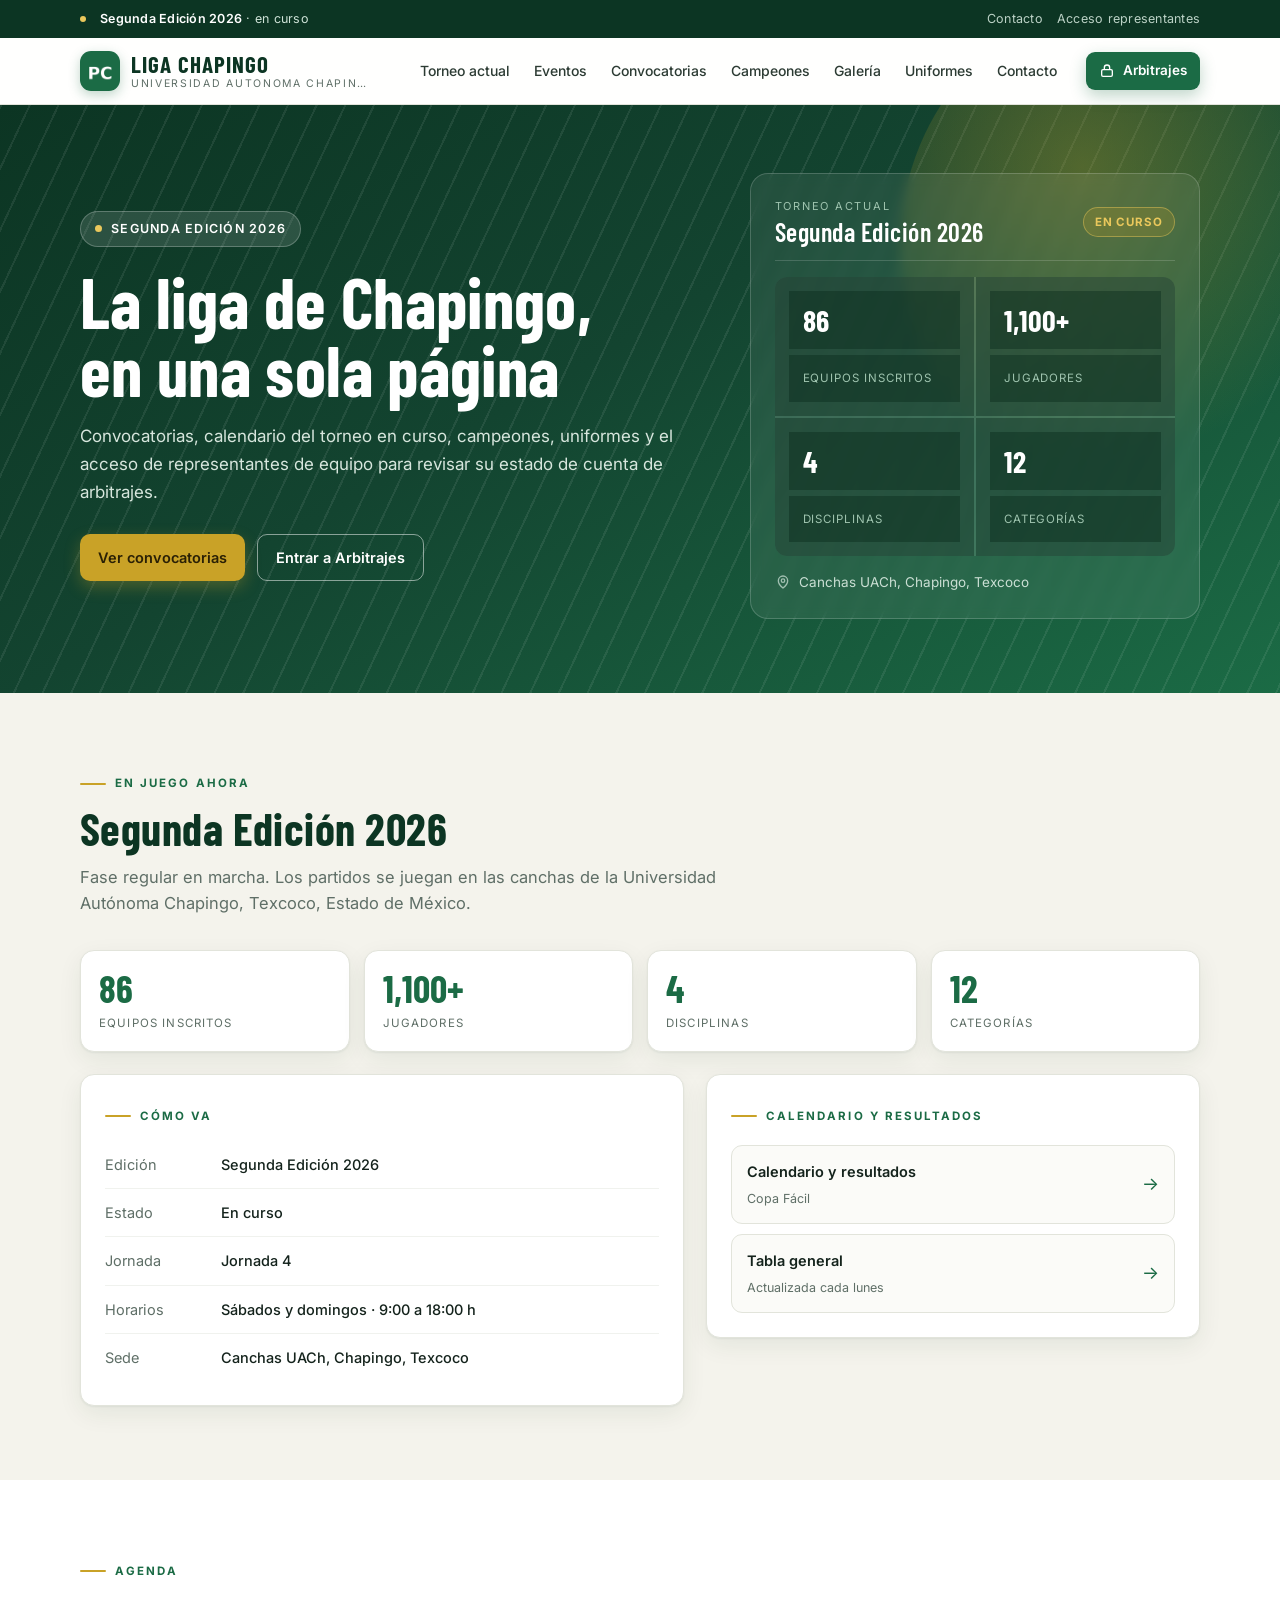
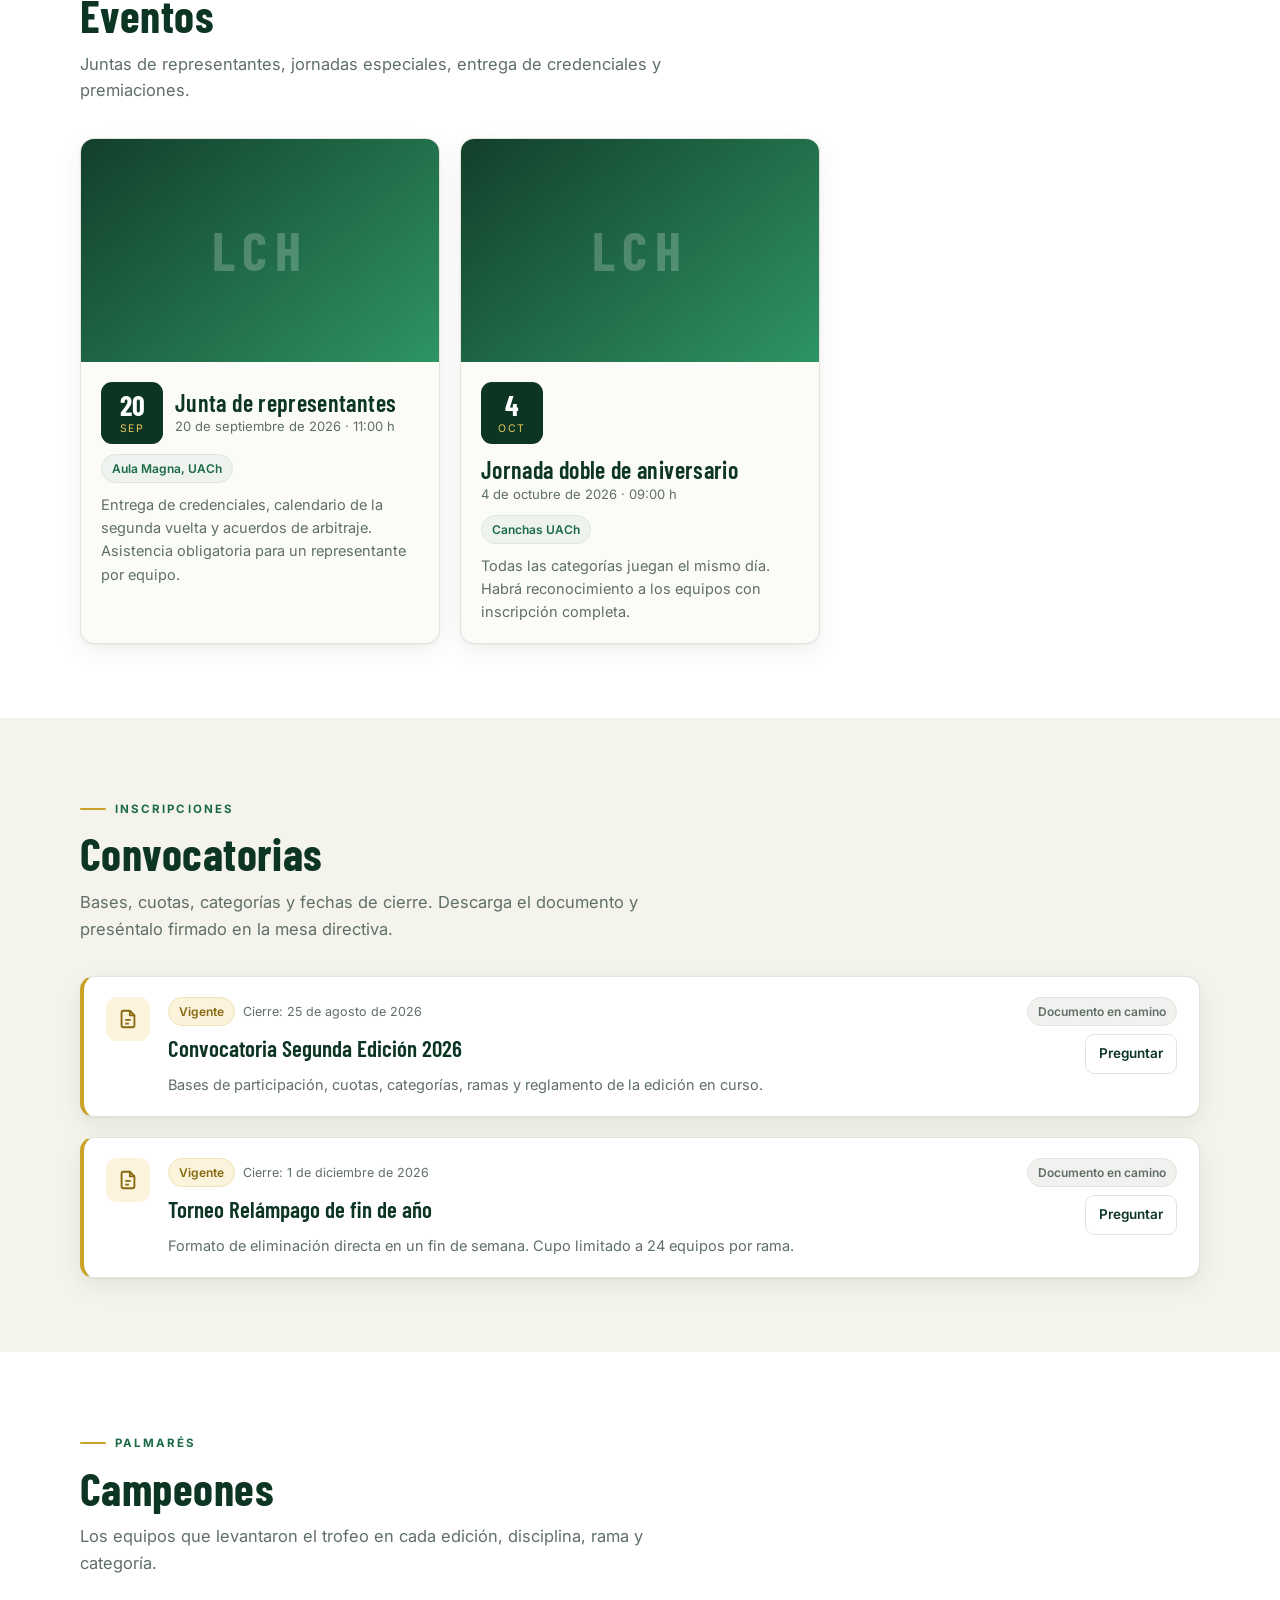
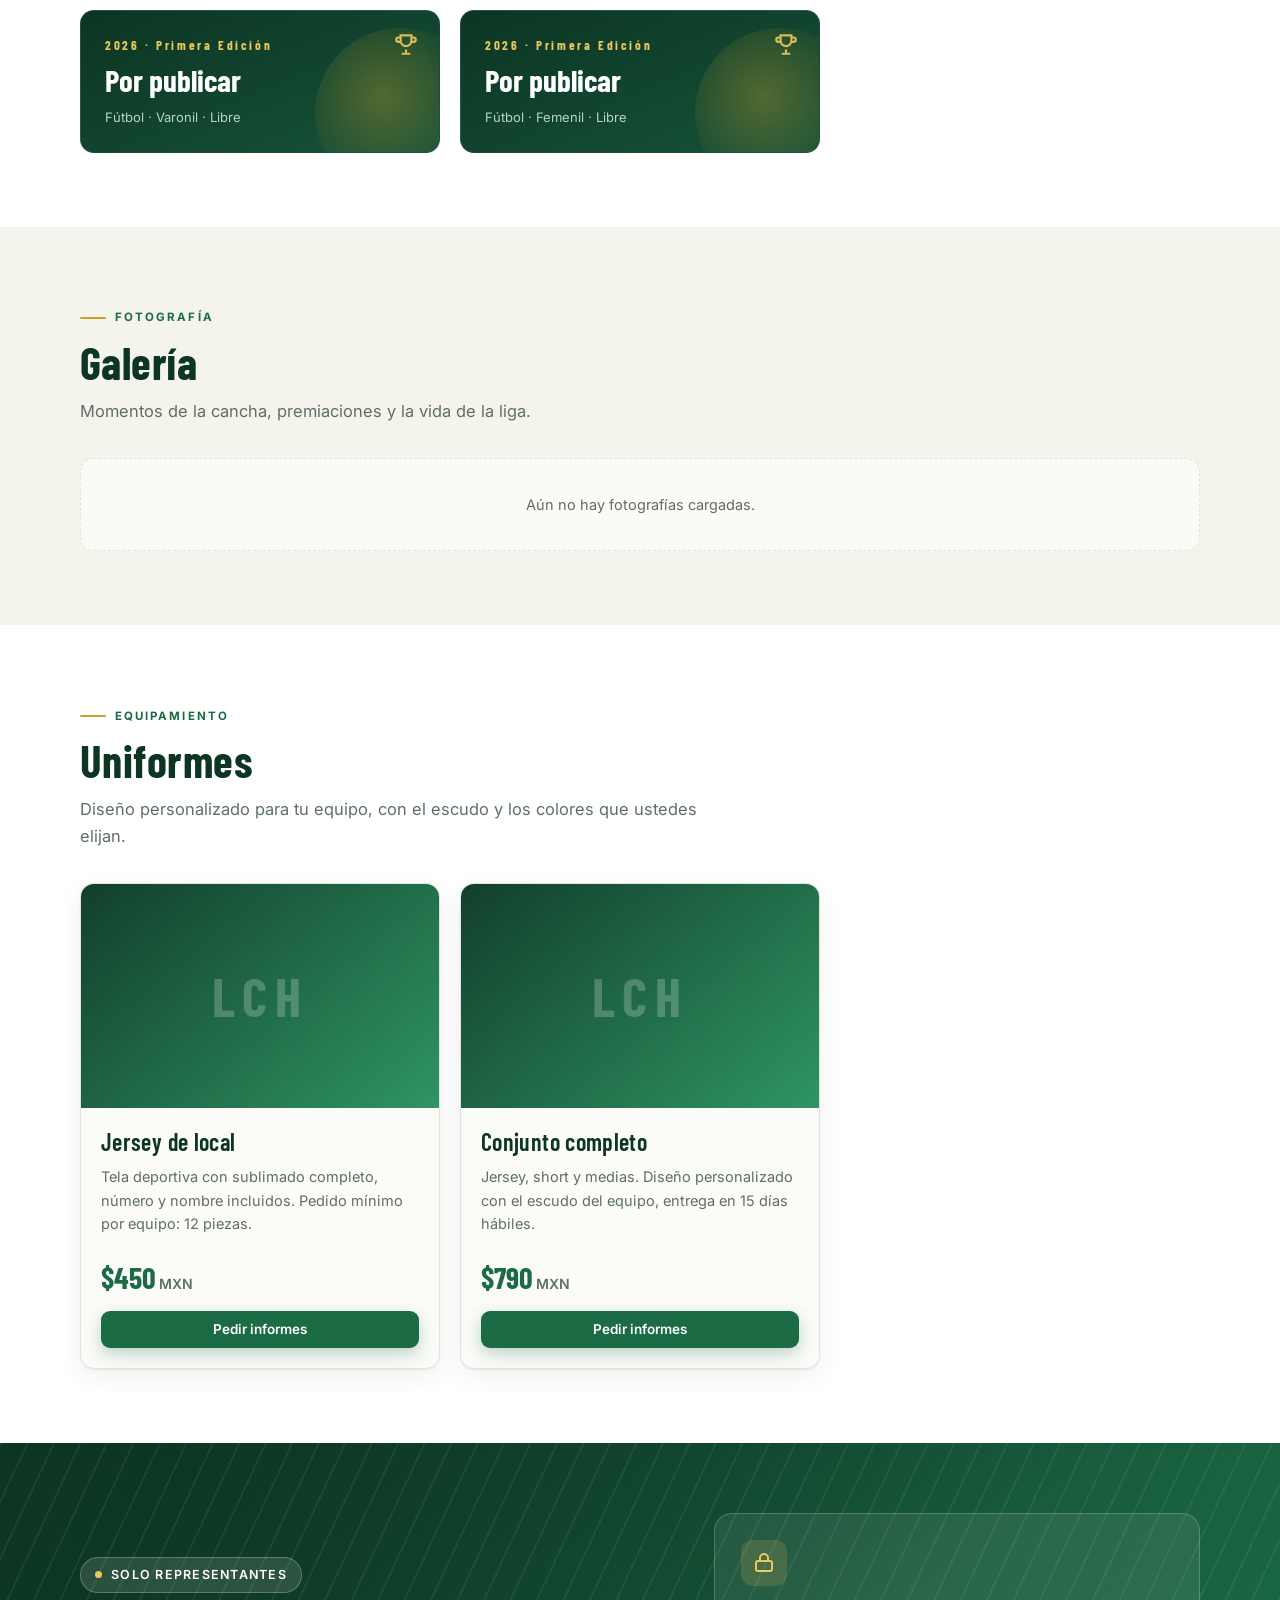
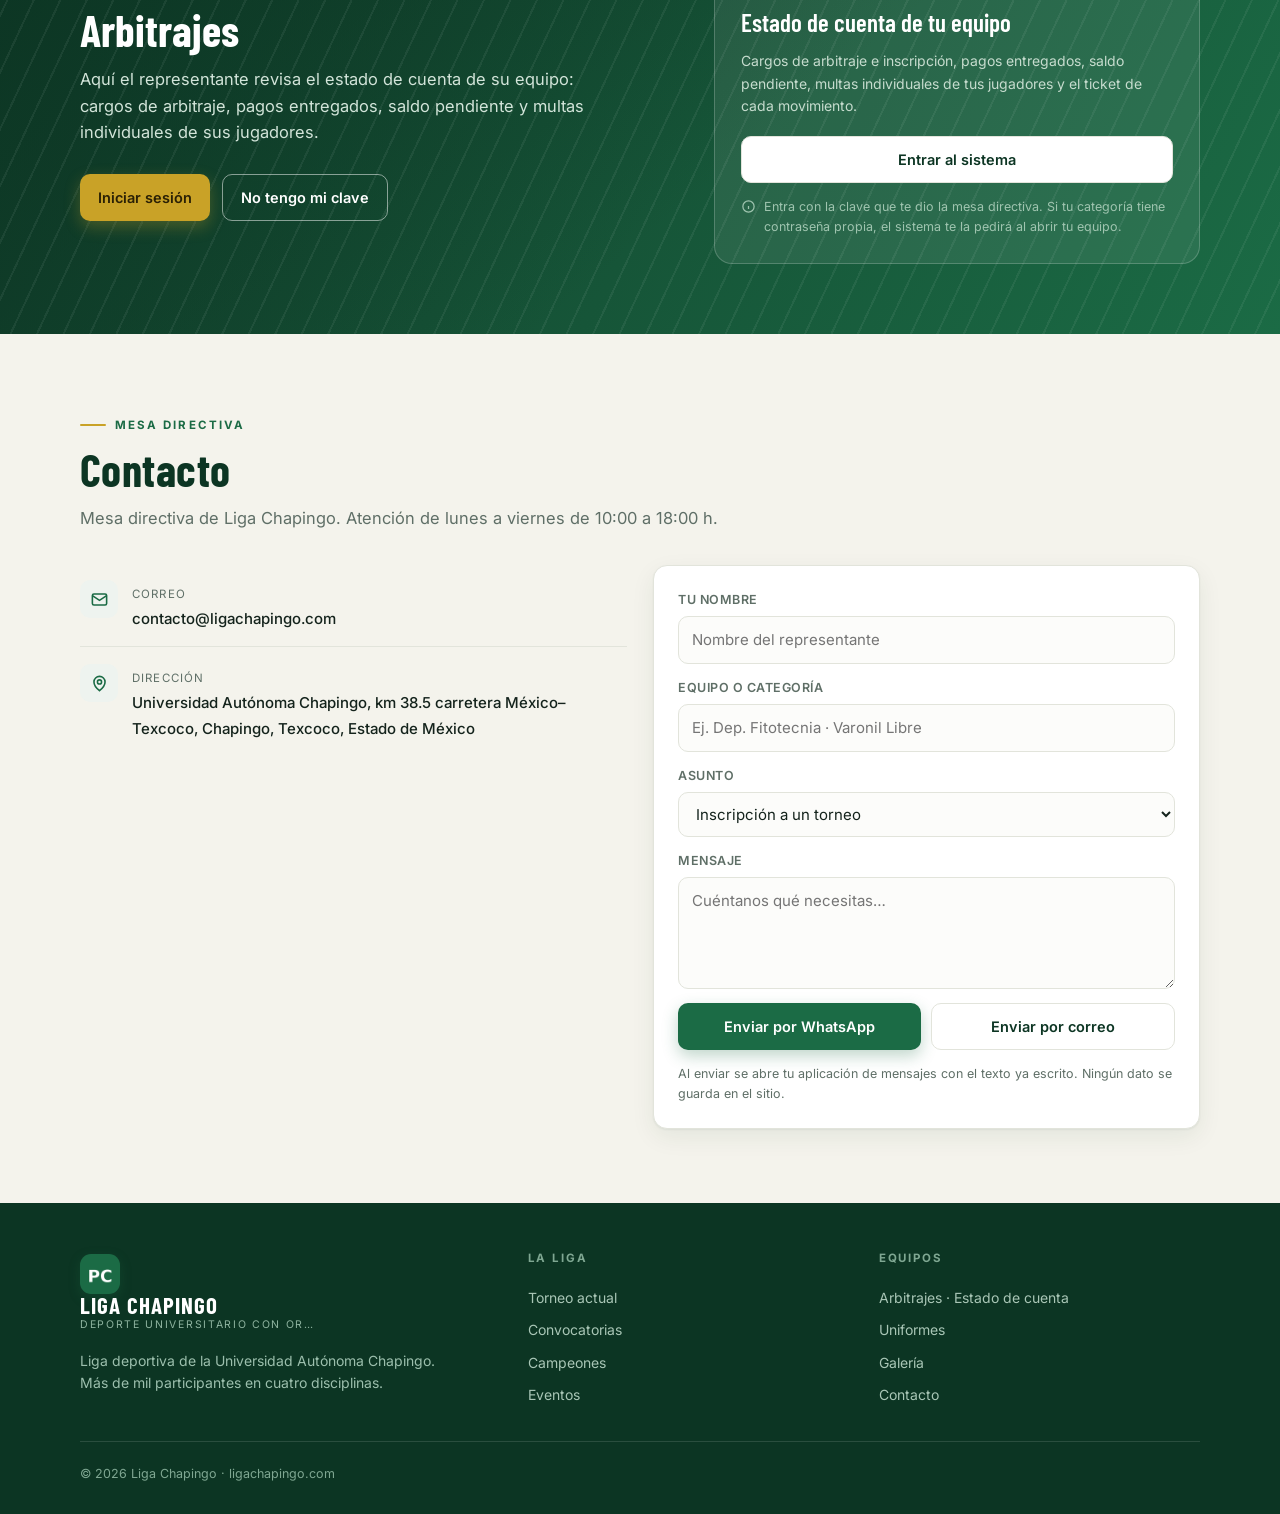
==== index.html @ f8918bbd "Segundo commit" ====
<!doctype html>
<html lang="es-MX">
<head>
<meta charset="utf-8">
<meta name="viewport" content="width=device-width, initial-scale=1, viewport-fit=cover">
<title>Liga Chapingo</title>
<meta name="description" content="Liga Chapingo — convocatorias, torneo actual, campeones, galería, uniformes y acceso de representantes de equipo para revisar su estado de cuenta de arbitrajes.">
<meta name="theme-color" content="#1B6B45">
<link rel="manifest" href="manifest.webmanifest">
<link rel="icon" href="icono-192.png">
<link rel="apple-touch-icon" href="icono-180.png">
<meta property="og:title" content="Liga Chapingo">
<meta property="og:description" content="Deporte universitario con orden y palabra. Convocatorias, torneo actual, campeones y uniformes.">
<meta property="og:type" content="website">
<meta property="og:image" content="icono-512.png">
<link rel="preconnect" href="https://fonts.googleapis.com">
<link rel="preconnect" href="https://fonts.gstatic.com" crossorigin>
<link href="https://fonts.googleapis.com/css2?family=Barlow+Condensed:wght@500;600;700&family=Inter:wght@400;500;600;700&display=swap" rel="stylesheet">
<style>
/* ===================== Identidad Liga Chapingo ===================== */
:root{
  --verde-900:#0C3523;
  --verde-800:#123F2B;
  --verde:#1B6B45;
  --verde-400:#2E9463;
  --oro:#C9A227;
  --oro-claro:#EAC85C;
  --crema:#F4F3EC;
  --papel:#FFFFFF;
  --tinta:#14231C;
  --gris:#5F6F67;
  --linea:#E2E4DB;
  --sombra:0 1px 2px rgba(12,53,35,.06),0 8px 24px rgba(12,53,35,.07);
  --sombra-alta:0 18px 48px rgba(12,53,35,.16);
  --r:14px;
  --ancho:1160px;
  --display:'Barlow Condensed',Impact,'Arial Narrow',sans-serif;
  --texto:'Inter',-apple-system,BlinkMacSystemFont,'Segoe UI',Roboto,Helvetica,Arial,sans-serif;
}
*{box-sizing:border-box}
html{scroll-behavior:smooth;scroll-padding-top:96px;-webkit-text-size-adjust:100%}
body{margin:0;background:var(--crema);color:var(--tinta);font-family:var(--texto);font-size:16px;line-height:1.6;overflow-x:hidden}
img{max-width:100%;display:block}
a{color:inherit}
button{font:inherit}
.wrap{width:100%;max-width:var(--ancho);margin:0 auto;padding-inline:20px}
.sr{position:absolute;width:1px;height:1px;overflow:hidden;clip:rect(0 0 0 0);white-space:nowrap}

/* ===================== Barra superior ===================== */
.cinta{background:var(--verde-900);color:#CFE3D8;font-size:12.5px;letter-spacing:.02em}
.cinta .wrap{display:flex;align-items:center;gap:14px;min-height:38px;flex-wrap:wrap}
.cinta b{color:#fff;font-weight:600}
.cinta .punto{width:6px;height:6px;border-radius:50%;background:var(--oro-claro);flex:none;animation:latido 2.4s ease-in-out infinite}
@keyframes latido{0%,100%{opacity:1}50%{opacity:.35}}
.cinta .sep{flex:1}
.cinta a{color:#CFE3D8;text-decoration:none;opacity:.9}
.cinta a:hover{color:#fff;opacity:1}

/* ===================== Encabezado ===================== */
header.barra{position:sticky;top:0;z-index:60;background:rgba(255,255,255,.94);backdrop-filter:blur(10px);border-bottom:1px solid var(--linea)}
header.barra .wrap{display:flex;align-items:center;gap:18px;min-height:66px}
.marca{display:flex;align-items:center;gap:11px;text-decoration:none;min-width:0}
.marca .escudo{width:40px;height:40px;border-radius:11px;flex:none;box-shadow:0 4px 12px rgba(27,107,69,.28)}
.marca .txt{display:flex;flex-direction:column;line-height:1;min-width:0}
.marca .n{font-family:var(--display);font-weight:700;font-size:23px;letter-spacing:.045em;text-transform:uppercase;color:var(--verde-900);white-space:nowrap}
.marca .s{font-size:10.5px;letter-spacing:.16em;text-transform:uppercase;color:var(--gris);margin-top:3px;
  white-space:nowrap;overflow:hidden;text-overflow:ellipsis;max-width:34ch}
nav.menu{display:flex;align-items:center;gap:2px;margin-left:auto}
nav.menu a{padding:9px 11px;border-radius:9px;text-decoration:none;font-size:14px;font-weight:500;color:#2C3B33;white-space:nowrap}
nav.menu a:hover{background:#EDF2EE;color:var(--verde)}
nav.menu a.destacado{color:var(--verde);font-weight:600}
.btn{display:inline-flex;align-items:center;justify-content:center;gap:8px;border:0;border-radius:10px;padding:11px 18px;font-size:14.5px;font-weight:600;text-decoration:none;cursor:pointer;transition:transform .12s ease,box-shadow .12s ease,background .12s ease}
.btn:active{transform:translateY(1px)}
.btn.verde{background:var(--verde);color:#fff;box-shadow:0 6px 16px rgba(27,107,69,.28)}
.btn.verde:hover{background:#175B3B}
.btn.oro{background:var(--oro);color:#2A2005;box-shadow:0 6px 16px rgba(201,162,39,.3)}
.btn.oro:hover{background:#B99020}
.btn.linea{background:transparent;color:#fff;border:1.5px solid rgba(255,255,255,.5)}
.btn.linea:hover{background:rgba(255,255,255,.12);border-color:#fff}
.btn.claro{background:#fff;color:var(--verde-900);border:1px solid var(--linea)}
.btn.claro:hover{border-color:var(--verde-400);color:var(--verde)}
.btn.sm{padding:8px 13px;font-size:13.5px;border-radius:9px}
.hamb{display:none;margin-left:auto;background:transparent;border:1px solid var(--linea);border-radius:10px;width:44px;height:42px;cursor:pointer;align-items:center;justify-content:center;color:var(--verde-900)}
.hamb svg{width:22px;height:22px}

/* menú móvil */
.cajon{position:fixed;inset:0;z-index:70;background:rgba(12,53,35,.5);opacity:0;pointer-events:none;transition:opacity .2s ease}
.cajon.abierto{opacity:1;pointer-events:auto}
.cajon .panel{position:absolute;top:0;right:0;bottom:0;width:min(320px,86vw);background:#fff;padding:22px 20px;display:flex;flex-direction:column;gap:4px;transform:translateX(100%);transition:transform .22s ease;overflow-y:auto}
.cajon.abierto .panel{transform:none}
.cajon .panel a{padding:13px 12px;border-radius:10px;text-decoration:none;font-weight:500;color:#22302A;border-bottom:1px solid #F0F2EE}
.cajon .panel a:last-of-type{border-bottom:0}
.cajon .cerrar{align-self:flex-end;background:#F1F3EE;border:0;border-radius:9px;width:38px;height:38px;font-size:20px;cursor:pointer;color:var(--verde-900);margin-bottom:8px}

/* ===================== Portada ===================== */
.portada{position:relative;background:linear-gradient(150deg,var(--verde-900) 0%,#134430 45%,var(--verde) 100%);color:#fff;overflow:hidden}
.portada::before{content:"";position:absolute;inset:0;opacity:.14;
  background-image:repeating-linear-gradient(115deg,rgba(255,255,255,.55) 0 2px,transparent 2px 26px)}
.portada::after{content:"";position:absolute;right:-140px;top:-120px;width:520px;height:520px;border-radius:50%;
  background:radial-gradient(circle at 35% 35%,rgba(201,162,39,.34),transparent 62%)}
.portada .wrap{position:relative;z-index:2;display:grid;grid-template-columns:1.25fr .9fr;gap:44px;align-items:center;padding-block:68px 74px}
.pill{display:inline-flex;align-items:center;gap:9px;background:rgba(255,255,255,.12);border:1px solid rgba(255,255,255,.24);
  border-radius:999px;padding:7px 14px;font-size:12.5px;font-weight:600;letter-spacing:.1em;text-transform:uppercase}
.pill .brillo{width:7px;height:7px;border-radius:50%;background:var(--oro-claro)}
.portada h1{font-family:var(--display);font-weight:700;font-size:clamp(40px,6.4vw,70px);line-height:.98;letter-spacing:.005em;margin:20px 0 0;text-wrap:balance}
.portada h1 em{font-style:normal;color:var(--oro-claro)}
.portada p.entrada{font-size:17px;line-height:1.65;color:#D7E6DD;max-width:54ch;margin:18px 0 0}
.acciones{display:flex;flex-wrap:wrap;gap:12px;margin-top:28px}
.tarjeta-torneo{background:rgba(255,255,255,.07);border:1px solid rgba(255,255,255,.18);border-radius:18px;padding:24px;backdrop-filter:blur(6px)}
.tarjeta-torneo .cab{display:flex;align-items:center;justify-content:space-between;gap:12px;padding-bottom:14px;border-bottom:1px solid rgba(255,255,255,.16)}
.tarjeta-torneo .cab .et{font-size:11px;letter-spacing:.16em;text-transform:uppercase;color:#9FC4AF}
.tarjeta-torneo .cab .nom{font-family:var(--display);font-size:26px;font-weight:600;letter-spacing:.02em;line-height:1.1;margin-top:2px}
.estado-vivo{display:inline-flex;align-items:center;gap:7px;background:rgba(201,162,39,.2);border:1px solid rgba(234,200,92,.45);color:var(--oro-claro);
  border-radius:999px;padding:5px 11px;font-size:11.5px;font-weight:700;letter-spacing:.08em;text-transform:uppercase;white-space:nowrap}
.mini{display:grid;grid-template-columns:1fr 1fr;gap:2px;margin-top:16px;background:rgba(255,255,255,.1);border-radius:12px;overflow:hidden}
.mini div{background:rgba(9,42,27,.42);padding:14px 14px}
.mini .v{font-family:var(--display);font-size:30px;font-weight:700;line-height:1;color:#fff}
.mini .e{font-size:11.5px;letter-spacing:.08em;text-transform:uppercase;color:#9FC4AF;margin-top:6px}
.tarjeta-torneo .pie{margin-top:16px;font-size:13.5px;color:#CBDFD4;display:flex;gap:8px;align-items:flex-start}
.tarjeta-torneo .pie svg{width:16px;height:16px;flex:none;margin-top:2px;opacity:.75}

/* ===================== Secciones ===================== */
section.bloque{padding-block:74px}
section.bloque.claro{background:var(--papel)}
.encabeza{max-width:64ch;margin-bottom:34px}
.eyebrow{display:inline-flex;align-items:center;gap:9px;font-size:11.5px;font-weight:700;letter-spacing:.18em;text-transform:uppercase;color:var(--verde)}
.eyebrow::before{content:"";width:26px;height:2px;background:var(--oro);border-radius:2px}
.encabeza h2{font-family:var(--display);font-weight:700;font-size:clamp(31px,4.4vw,45px);line-height:1.04;letter-spacing:.01em;margin:12px 0 0;color:var(--verde-900)}
.encabeza p{color:var(--gris);margin:12px 0 0;font-size:16.5px}
.rejilla{display:grid;gap:20px}
.c3{grid-template-columns:repeat(3,1fr)}
.c2{grid-template-columns:repeat(2,1fr)}
.c4{grid-template-columns:repeat(4,1fr)}

.tarjeta{background:var(--papel);border:1px solid var(--linea);border-radius:var(--r);box-shadow:var(--sombra);overflow:hidden;display:flex;flex-direction:column;transition:transform .16s ease,box-shadow .16s ease}
.tarjeta:hover{transform:translateY(-3px);box-shadow:var(--sombra-alta)}
section.bloque.claro .tarjeta{background:#FBFBF8}
.tarjeta .cuerpo{padding:20px;display:flex;flex-direction:column;gap:10px;flex:1}
.tarjeta h3{font-family:var(--display);font-size:24px;font-weight:600;letter-spacing:.015em;line-height:1.15;margin:0;color:var(--verde-900)}
.tarjeta p{margin:0;color:var(--gris);font-size:14.5px}
.foto{aspect-ratio:16/10;background:linear-gradient(140deg,var(--verde-800),var(--verde-400));position:relative;overflow:hidden}
.foto img{width:100%;height:100%;object-fit:cover}
.foto.vacia::after{content:"LCH";position:absolute;inset:0;display:flex;align-items:center;justify-content:center;
  font-family:var(--display);font-size:54px;font-weight:700;letter-spacing:.14em;color:rgba(255,255,255,.22)}
.meta{display:flex;flex-wrap:wrap;gap:8px;align-items:center;font-size:12.5px;color:var(--gris)}
.chip{display:inline-flex;align-items:center;gap:6px;background:#EEF3EF;border:1px solid #DCE6DF;border-radius:999px;padding:4px 10px;font-size:12px;font-weight:600;color:var(--verde)}
.chip.oro{background:#FBF3DC;border-color:#F0E2B6;color:#87680F}
.chip.gris{background:#F1F2EF;border-color:var(--linea);color:var(--gris)}
.fecha-caja{display:flex;flex-direction:column;align-items:center;justify-content:center;min-width:62px;padding:9px 6px;border-radius:11px;
  background:var(--verde-900);color:#fff;line-height:1;flex:none}
.fecha-caja .d{font-family:var(--display);font-size:28px;font-weight:700}
.fecha-caja .m{font-size:10.5px;letter-spacing:.14em;text-transform:uppercase;color:var(--oro-claro);margin-top:5px}
.vacio{grid-column:1/-1;border:1px dashed var(--linea);border-radius:var(--r);padding:34px;text-align:center;color:var(--gris);background:rgba(255,255,255,.6);font-size:14.5px}

/* torneo actual */
.panel-torneo{display:grid;grid-template-columns:1.1fr .9fr;gap:22px;align-items:start}
.stats{display:grid;grid-template-columns:repeat(4,1fr);gap:14px;margin-bottom:22px}
.stat{background:var(--papel);border:1px solid var(--linea);border-radius:var(--r);padding:18px;box-shadow:var(--sombra)}
.stat .v{font-family:var(--display);font-size:38px;font-weight:700;line-height:1;color:var(--verde)}
.stat .e{font-size:11.5px;letter-spacing:.1em;text-transform:uppercase;color:var(--gris);margin-top:7px}
.datos-torneo{background:var(--papel);border:1px solid var(--linea);border-radius:var(--r);padding:24px;box-shadow:var(--sombra)}
.lista-datos{display:flex;flex-direction:column;gap:0;margin:16px 0 0}
.lista-datos div{display:flex;gap:12px;padding:12px 0;border-bottom:1px solid #F0F2EE;font-size:14.5px}
.lista-datos div:last-child{border-bottom:0}
.lista-datos span:first-child{color:var(--gris);min-width:104px;flex:none}
.lista-datos span:last-child{font-weight:500}
.enlaces-torneo{display:flex;flex-direction:column;gap:10px;margin-top:20px}
.enlace-fila{display:flex;align-items:center;gap:12px;padding:13px 15px;border:1px solid var(--linea);border-radius:11px;background:#FBFBF8;
  text-decoration:none;transition:border-color .14s ease,background .14s ease}
.enlace-fila:hover{border-color:var(--verde-400);background:#F4F8F5}
.enlace-fila .t{font-weight:600;font-size:14.5px}
.enlace-fila .n{font-size:12.5px;color:var(--gris)}
.enlace-fila .fl{margin-left:auto;color:var(--verde);font-size:18px}

/* convocatorias */
.conv{display:flex;gap:18px;align-items:flex-start;background:var(--papel);border:1px solid var(--linea);border-left:4px solid var(--oro);
  border-radius:var(--r);padding:20px 22px;box-shadow:var(--sombra)}
.conv .ic{width:44px;height:44px;border-radius:11px;background:#FBF3DC;color:#87680F;display:flex;align-items:center;justify-content:center;flex:none}
.conv .ic svg{width:22px;height:22px}
.conv h3{font-family:var(--display);font-size:23px;font-weight:600;margin:0 0 4px;color:var(--verde-900)}
.conv p{margin:6px 0 0;color:var(--gris);font-size:14.5px}
.conv .der{margin-left:auto;display:flex;flex-direction:column;gap:8px;align-items:flex-end;flex:none}

/* campeones */
.campeon{position:relative;background:linear-gradient(158deg,var(--verde-900),#16523A);color:#fff;border-radius:var(--r);padding:24px;overflow:hidden;
  border:1px solid rgba(255,255,255,.08)}
.campeon::after{content:"";position:absolute;right:-46px;bottom:-46px;width:170px;height:170px;border-radius:50%;
  background:radial-gradient(circle at 40% 40%,rgba(201,162,39,.35),transparent 65%)}
.campeon .anio{font-family:var(--display);font-size:13px;font-weight:700;letter-spacing:.2em;color:var(--oro-claro)}
.campeon .eq{font-family:var(--display);font-size:31px;font-weight:700;line-height:1.06;margin:8px 0 10px;position:relative;z-index:1}
.campeon .cat{font-size:13px;color:#B9D3C4;position:relative;z-index:1}
.campeon .copa{position:absolute;top:20px;right:20px;width:26px;height:26px;color:var(--oro-claro);opacity:.9;z-index:1}

/* galería */
.galeria{display:grid;grid-template-columns:repeat(4,1fr);gap:12px}
.galeria button{padding:0;border:0;background:#0000;cursor:zoom-in;border-radius:12px;overflow:hidden;aspect-ratio:1/1;position:relative}
.galeria img{width:100%;height:100%;object-fit:cover;transition:transform .3s ease}
.galeria button:hover img{transform:scale(1.06)}
.galeria button .cap{position:absolute;left:0;right:0;bottom:0;padding:22px 12px 10px;color:#fff;font-size:12.5px;text-align:left;
  background:linear-gradient(transparent,rgba(9,42,27,.8));opacity:0;transition:opacity .2s ease}
.galeria button:hover .cap{opacity:1}
.visor{position:fixed;inset:0;z-index:90;background:rgba(9,26,18,.93);display:none;align-items:center;justify-content:center;padding:24px}
.visor.abierto{display:flex}
.visor img{max-width:min(1100px,92vw);max-height:84vh;width:auto;border-radius:10px;box-shadow:0 30px 80px rgba(0,0,0,.5)}
.visor .x{position:absolute;top:18px;right:20px;background:rgba(255,255,255,.14);border:0;color:#fff;width:44px;height:44px;border-radius:50%;font-size:22px;cursor:pointer}
.visor .pie{position:absolute;bottom:26px;left:0;right:0;text-align:center;color:#CFE3D8;font-size:14px}

/* uniformes */
.uniforme .precio{display:inline-flex;align-items:baseline;gap:3px;font-family:var(--display);font-size:30px;font-weight:700;color:var(--verde)}
.uniforme .precio small{font-size:14px;font-weight:600;font-family:var(--texto);color:var(--gris)}

/* arbitrajes */
.arbitrajes{background:linear-gradient(140deg,var(--verde-900),#15493200 60%),linear-gradient(120deg,#103A28,var(--verde));color:#fff;position:relative;overflow:hidden}
.arbitrajes::before{content:"";position:absolute;inset:0;opacity:.1;
  background-image:repeating-linear-gradient(115deg,rgba(255,255,255,.6) 0 2px,transparent 2px 24px)}
.arbitrajes .wrap{position:relative;z-index:1;display:grid;grid-template-columns:1.1fr .9fr;gap:40px;align-items:center;padding-block:70px}
.arbitrajes h2{font-family:var(--display);font-weight:700;font-size:clamp(30px,4.2vw,44px);line-height:1.04;margin:14px 0 0}
.arbitrajes p{color:#D2E4D9;margin:14px 0 0;font-size:16.5px;max-width:52ch}
.acceso{background:rgba(255,255,255,.08);border:1px solid rgba(255,255,255,.2);border-radius:18px;padding:26px}
.acceso .cand{width:46px;height:46px;border-radius:12px;background:rgba(234,200,92,.16);color:var(--oro-claro);display:flex;align-items:center;justify-content:center;margin-bottom:16px}
.acceso .cand svg{width:24px;height:24px}
.acceso h3{font-family:var(--display);font-size:25px;font-weight:600;margin:0 0 8px}
.acceso p{font-size:14px;color:#C6DCCE;margin:0 0 18px;max-width:none}
.acceso .nota{font-size:12.5px;color:#9FC4AF;margin-top:14px;display:flex;gap:8px;align-items:flex-start}
.acceso .nota svg{width:15px;height:15px;flex:none;margin-top:2px}

/* contacto */
.contacto-grid{display:grid;grid-template-columns:1fr 1fr;gap:26px}
.info-contacto{display:flex;flex-direction:column;gap:2px}
.info-fila{display:flex;gap:14px;align-items:flex-start;padding:15px 0;border-bottom:1px solid var(--linea)}
.info-fila:last-child{border-bottom:0}
.info-fila .ic{width:38px;height:38px;border-radius:10px;background:#EEF3EF;color:var(--verde);display:flex;align-items:center;justify-content:center;flex:none}
.info-fila .ic svg{width:19px;height:19px}
.info-fila .et{font-size:11.5px;letter-spacing:.1em;text-transform:uppercase;color:var(--gris)}
.info-fila .va{font-weight:500;font-size:15px;word-break:break-word}
.info-fila a{text-decoration:none}
.info-fila a:hover{color:var(--verde)}
.forma{background:var(--papel);border:1px solid var(--linea);border-radius:var(--r);padding:24px;box-shadow:var(--sombra)}
.campo{display:flex;flex-direction:column;gap:6px;margin-bottom:14px}
.campo label{font-size:12.5px;font-weight:600;letter-spacing:.04em;text-transform:uppercase;color:var(--gris)}
.campo input,.campo textarea,.campo select{border:1px solid var(--linea);border-radius:10px;padding:11px 13px;font:inherit;font-size:15px;background:#FCFCFA;color:var(--tinta)}
.campo input:focus,.campo textarea:focus,.campo select:focus{outline:2px solid rgba(46,148,99,.35);outline-offset:1px;border-color:var(--verde-400)}
.campo textarea{min-height:112px;resize:vertical}
.redes{display:flex;gap:10px;margin-top:18px;flex-wrap:wrap}
.redes a{width:42px;height:42px;border-radius:11px;background:#EEF3EF;color:var(--verde);display:flex;align-items:center;justify-content:center;text-decoration:none;border:1px solid var(--linea)}
.redes a:hover{background:var(--verde);color:#fff;border-color:var(--verde)}
.redes svg{width:20px;height:20px}

/* pie */
footer.pie{background:var(--verde-900);color:#A9C6B6;padding-block:46px 30px;font-size:14px}
footer.pie .cols{display:grid;grid-template-columns:1.3fr 1fr 1fr;gap:30px;padding-bottom:28px;border-bottom:1px solid rgba(255,255,255,.12)}
footer.pie .marca .n{color:#fff}
footer.pie .marca .s{color:#8FB4A0}
footer.pie h4{font-size:11.5px;letter-spacing:.16em;text-transform:uppercase;color:#7FA792;margin:0 0 14px;font-weight:700}
footer.pie a{color:#A9C6B6;text-decoration:none;display:block;padding:5px 0}
footer.pie a:hover{color:#fff}
footer.pie .abajo{display:flex;flex-wrap:wrap;gap:10px;align-items:center;padding-top:22px;font-size:12.5px;color:#7FA792}
footer.pie .abajo .sep{flex:1}
footer.pie p{margin:0 0 14px;max-width:42ch;color:#9CBFAD}

/* ===================== Adaptable ===================== */
@media (max-width:1000px){
  nav.menu{display:none}
  .hamb{display:flex}
  .portada .wrap{grid-template-columns:1fr;gap:34px;padding-block:52px 58px}
  .panel-torneo,.contacto-grid,.arbitrajes .wrap{grid-template-columns:1fr}
  .c3,.c4{grid-template-columns:repeat(2,1fr)}
  .stats{grid-template-columns:repeat(2,1fr)}
  .galeria{grid-template-columns:repeat(3,1fr)}
  footer.pie .cols{grid-template-columns:1fr 1fr}
}
@media (max-width:620px){
  html{scroll-padding-top:78px}
  section.bloque{padding-block:52px}
  .c2,.c3,.c4{grid-template-columns:1fr}
  .galeria{grid-template-columns:repeat(2,1fr)}
  .conv{flex-wrap:wrap}
  .conv .der{margin-left:0;width:100%;align-items:stretch;flex-direction:row}
  .conv .der .btn{flex:1}
  footer.pie .cols{grid-template-columns:1fr}
  .cinta .oculta-movil{display:none}
  .marca .escudo{width:36px;height:36px}
  .marca .n{font-size:20px}
  header.barra .marca .s{display:none}
  header.barra .btn.verde{display:none}
  header.barra .wrap{gap:10px}
  .hamb{margin-left:auto}
}
@media (prefers-reduced-motion:reduce){
  *{animation:none!important;transition:none!important}
  html{scroll-behavior:auto}
}
</style>
</head>
<body>

<div class="cinta">
  <div class="wrap">
    <span class="punto"></span>
    <span id="cinta-torneo"><b>Segunda Edición 2026</b> · en curso</span>
    <span class="sep"></span>
    <a class="oculta-movil" href="#contacto">Contacto</a>
    <a href="arbitrajes/" id="cinta-arb">Acceso representantes</a>
  </div>
</div>

<header class="barra">
  <div class="wrap">
    <a class="marca" href="#inicio">
      <img class="escudo" src="icono-192.png" alt="Escudo de Liga Chapingo">
      <span class="txt">
        <span class="n">Liga Chapingo</span>
        <span class="s" id="marca-sub">Universidad Autónoma Chapingo</span>
      </span>
    </a>
    <nav class="menu">
      <a href="#torneo">Torneo actual</a>
      <a href="#eventos">Eventos</a>
      <a href="#convocatorias">Convocatorias</a>
      <a href="#campeones">Campeones</a>
      <a href="#galeria">Galería</a>
      <a href="#uniformes">Uniformes</a>
      <a href="#contacto">Contacto</a>
    </nav>
    <a class="btn verde sm" href="arbitrajes/" style="flex:none">
      <svg viewBox="0 0 24 24" fill="none" stroke="currentColor" stroke-width="2" width="16" height="16"><rect x="4" y="10" width="16" height="10" rx="2"/><path d="M8 10V7a4 4 0 0 1 8 0v3"/></svg>
      Arbitrajes
    </a>
    <button class="hamb" id="abrir-menu" aria-label="Abrir menú">
      <svg viewBox="0 0 24 24" fill="none" stroke="currentColor" stroke-width="2"><path d="M4 7h16M4 12h16M4 17h16"/></svg>
    </button>
  </div>
</header>

<div class="cajon" id="cajon">
  <div class="panel">
    <button class="cerrar" id="cerrar-menu" aria-label="Cerrar menú">&times;</button>
    <a href="#torneo">Torneo actual</a>
    <a href="#eventos">Eventos</a>
    <a href="#convocatorias">Convocatorias</a>
    <a href="#campeones">Campeones</a>
    <a href="#galeria">Galería</a>
    <a href="#uniformes">Uniformes</a>
    <a href="#contacto">Contacto</a>
    <a class="btn verde" style="margin-top:14px" href="arbitrajes/">Arbitrajes · Representantes</a>
  </div>
</div>

<main>

<!-- ===================== PORTADA ===================== -->
<section class="portada" id="inicio">
  <div class="wrap">
    <div>
      <span class="pill"><span class="brillo"></span><span id="hero-eyebrow">Segunda Edición 2026</span></span>
      <h1 id="hero-titulo">La liga de Chapingo, en una sola página</h1>
      <p class="entrada" id="hero-texto"></p>
      <div class="acciones">
        <a class="btn oro" href="#convocatorias">Ver convocatorias</a>
        <a class="btn linea" href="arbitrajes/">Entrar a Arbitrajes</a>
      </div>
    </div>
    <aside class="tarjeta-torneo">
      <div class="cab">
        <div>
          <div class="et">Torneo actual</div>
          <div class="nom" id="hero-torneo">Segunda Edición 2026</div>
        </div>
        <span class="estado-vivo" id="hero-estado">En curso</span>
      </div>
      <div class="mini" id="hero-mini"></div>
      <div class="pie">
        <svg viewBox="0 0 24 24" fill="none" stroke="currentColor" stroke-width="2"><path d="M12 21s7-5.6 7-11a7 7 0 1 0-14 0c0 5.4 7 11 7 11Z"/><circle cx="12" cy="10" r="2.6"/></svg>
        <span id="hero-sede">Canchas UACh, Chapingo, Texcoco</span>
      </div>
    </aside>
  </div>
</section>

<!-- ===================== TORNEO ACTUAL ===================== -->
<section class="bloque" id="torneo">
  <div class="wrap">
    <div class="encabeza">
      <span class="eyebrow">En juego ahora</span>
      <h2 id="t-nombre">Torneo actual</h2>
      <p id="t-texto"></p>
    </div>
    <div class="stats" id="t-stats"></div>
    <div class="panel-torneo">
      <div class="datos-torneo">
        <span class="eyebrow">Cómo va</span>
        <div class="lista-datos" id="t-lista"></div>
      </div>
      <div class="datos-torneo">
        <span class="eyebrow">Calendario y resultados</span>
        <div class="enlaces-torneo" id="t-enlaces"></div>
      </div>
    </div>
  </div>
</section>

<!-- ===================== EVENTOS ===================== -->
<section class="bloque claro" id="eventos">
  <div class="wrap">
    <div class="encabeza">
      <span class="eyebrow">Agenda</span>
      <h2>Eventos</h2>
      <p>Juntas de representantes, jornadas especiales, entrega de credenciales y premiaciones.</p>
    </div>
    <div class="rejilla c3" id="lista-eventos"></div>
  </div>
</section>

<!-- ===================== CONVOCATORIAS ===================== -->
<section class="bloque" id="convocatorias">
  <div class="wrap">
    <div class="encabeza">
      <span class="eyebrow">Inscripciones</span>
      <h2>Convocatorias</h2>
      <p>Bases, cuotas, categorías y fechas de cierre. Descarga el documento y preséntalo firmado en la mesa directiva.</p>
    </div>
    <div class="rejilla" id="lista-convocatorias"></div>
  </div>
</section>

<!-- ===================== CAMPEONES ===================== -->
<section class="bloque claro" id="campeones">
  <div class="wrap">
    <div class="encabeza">
      <span class="eyebrow">Palmarés</span>
      <h2>Campeones</h2>
      <p>Los equipos que levantaron el trofeo en cada edición, disciplina, rama y categoría.</p>
    </div>
    <div class="rejilla c3" id="lista-campeones"></div>
  </div>
</section>

<!-- ===================== GALERÍA ===================== -->
<section class="bloque" id="galeria">
  <div class="wrap">
    <div class="encabeza">
      <span class="eyebrow">Fotografía</span>
      <h2>Galería</h2>
      <p>Momentos de la cancha, premiaciones y la vida de la liga.</p>
    </div>
    <div class="galeria" id="lista-galeria"></div>
  </div>
</section>

<!-- ===================== UNIFORMES ===================== -->
<section class="bloque claro" id="uniformes">
  <div class="wrap">
    <div class="encabeza">
      <span class="eyebrow">Equipamiento</span>
      <h2>Uniformes</h2>
      <p>Diseño personalizado para tu equipo, con el escudo y los colores que ustedes elijan.</p>
    </div>
    <div class="rejilla c3" id="lista-uniformes"></div>
  </div>
</section>

<!-- ===================== ARBITRAJES ===================== -->
<section class="arbitrajes" id="arbitrajes">
  <div class="wrap">
    <div>
      <span class="pill"><span class="brillo"></span>Solo representantes</span>
      <h2 id="ar-titulo">Arbitrajes</h2>
      <p id="ar-texto"></p>
      <div class="acciones">
        <a class="btn oro" href="arbitrajes/" id="ar-boton">Iniciar sesión</a>
        <a class="btn linea" href="#contacto">No tengo mi clave</a>
      </div>
    </div>
    <div class="acceso">
      <div class="cand">
        <svg viewBox="0 0 24 24" fill="none" stroke="currentColor" stroke-width="2"><rect x="4" y="10" width="16" height="10" rx="2"/><path d="M8 10V7a4 4 0 0 1 8 0v3"/></svg>
      </div>
      <h3>Estado de cuenta de tu equipo</h3>
      <p>Cargos de arbitraje e inscripción, pagos entregados, saldo pendiente, multas individuales de tus jugadores y el ticket de cada movimiento.</p>
      <a class="btn claro" href="arbitrajes/" style="width:100%">Entrar al sistema</a>
      <div class="nota" id="ar-aviso-caja">
        <svg viewBox="0 0 24 24" fill="none" stroke="currentColor" stroke-width="2"><circle cx="12" cy="12" r="9"/><path d="M12 11v5M12 8h.01"/></svg>
        <span id="ar-aviso"></span>
      </div>
    </div>
  </div>
</section>

<!-- ===================== CONTACTO ===================== -->
<section class="bloque" id="contacto">
  <div class="wrap">
    <div class="encabeza">
      <span class="eyebrow">Mesa directiva</span>
      <h2>Contacto</h2>
      <p id="c-texto"></p>
    </div>
    <div class="contacto-grid">
      <div class="info-contacto" id="c-info"></div>
      <form class="forma" id="c-forma">
        <div class="campo">
          <label for="f-nombre">Tu nombre</label>
          <input id="f-nombre" required placeholder="Nombre del representante">
        </div>
        <div class="campo">
          <label for="f-equipo">Equipo o categoría</label>
          <input id="f-equipo" placeholder="Ej. Dep. Fitotecnia · Varonil Libre">
        </div>
        <div class="campo">
          <label for="f-asunto">Asunto</label>
          <select id="f-asunto">
            <option>Inscripción a un torneo</option>
            <option>Estado de cuenta y arbitrajes</option>
            <option>Clave de acceso de representante</option>
            <option>Uniformes</option>
            <option>Otro</option>
          </select>
        </div>
        <div class="campo">
          <label for="f-mensaje">Mensaje</label>
          <textarea id="f-mensaje" required placeholder="Cuéntanos qué necesitas…"></textarea>
        </div>
        <div style="display:flex;gap:10px;flex-wrap:wrap">
          <button class="btn verde" type="submit" id="f-enviar" style="flex:1">Enviar por WhatsApp</button>
          <button class="btn claro" type="button" id="f-correo" style="flex:1">Enviar por correo</button>
        </div>
        <p style="font-size:12.5px;color:var(--gris);margin:14px 0 0">Al enviar se abre tu aplicación de mensajes con el texto ya escrito. Ningún dato se guarda en el sitio.</p>
      </form>
    </div>
  </div>
</section>

</main>

<footer class="pie">
  <div class="wrap">
    <div class="cols">
      <div>
        <a class="marca" href="#inicio" style="margin-bottom:14px">
          <img class="escudo" src="icono-192.png" alt="">
          <span class="txt">
            <span class="n">Liga Chapingo</span>
            <span class="s" id="pie-lema">Deporte universitario</span>
          </span>
        </a>
        <p id="pie-texto">Liga deportiva de la Universidad Autónoma Chapingo. Más de mil participantes en cuatro disciplinas.</p>
        <div class="redes" id="pie-redes"></div>
      </div>
      <div>
        <h4>La liga</h4>
        <a href="#torneo">Torneo actual</a>
        <a href="#convocatorias">Convocatorias</a>
        <a href="#campeones">Campeones</a>
        <a href="#eventos">Eventos</a>
      </div>
      <div>
        <h4>Equipos</h4>
        <a href="arbitrajes/">Arbitrajes · Estado de cuenta</a>
        <a href="#uniformes">Uniformes</a>
        <a href="#galeria">Galería</a>
        <a href="#contacto">Contacto</a>
      </div>
    </div>
    <div class="abajo">
      <span>© <span id="anio">2026</span> Liga Chapingo · ligachapingo.com</span>
      <span class="sep"></span>
      <span id="pie-rev"></span>
    </div>
  </div>
</footer>

<div class="visor" id="visor">
  <button class="x" id="visor-x" aria-label="Cerrar">&times;</button>
  <img id="visor-img" src="" alt="">
  <div class="pie" id="visor-pie"></div>
</div>

<script>
(function(){
'use strict';

/* ---------- contenido de respaldo (si contenido.php no responde) ---------- */
var DEFECTO = {
  sitio:{nombre:'Liga Chapingo', lema:'Deporte universitario con orden y palabra', subtitulo:'Universidad Autónoma Chapingo'},
  hero:{eyebrow:'Segunda Edición 2026', titulo:'La liga de Chapingo, en una sola página',
        texto:'Convocatorias, calendario del torneo en curso, campeones, uniformes y el acceso de representantes de equipo para revisar su estado de cuenta de arbitrajes.'},
  torneo:{nombre:'Segunda Edición 2026', estado:'En curso', jornada:'Jornada 4',
          fechas:'Sábados y domingos · 9:00 a 18:00 h', sede:'Canchas UACh, Chapingo, Texcoco',
          texto:'Fase regular en marcha. Los partidos se juegan en las canchas de la Universidad Autónoma Chapingo, Texcoco, Estado de México.',
          datos:[{etiqueta:'Equipos inscritos',valor:'86'},{etiqueta:'Jugadores',valor:'1,100+'},
                 {etiqueta:'Disciplinas',valor:'4'},{etiqueta:'Categorías',valor:'12'}],
          enlaces:[{titulo:'Calendario y resultados',url:'#',nota:'Copa Fácil'},
                   {titulo:'Tabla general',url:'#',nota:'Actualizada cada lunes'}]},
  eventos:[{id:'ev1',titulo:'Junta de representantes',fecha:'2026-09-20',hora:'11:00',lugar:'Aula Magna, UACh',
            texto:'Entrega de credenciales, calendario de la segunda vuelta y acuerdos de arbitraje. Asistencia obligatoria para un representante por equipo.'},
           {id:'ev2',titulo:'Jornada doble de aniversario',fecha:'2026-10-04',hora:'09:00',lugar:'Canchas UACh',
            texto:'Todas las categorías juegan el mismo día. Habrá reconocimiento a los equipos con inscripción completa.'}],
  convocatorias:[{id:'cv1',titulo:'Convocatoria Segunda Edición 2026',fecha:'2026-08-01',cierre:'2026-08-25',vigente:true,
                  texto:'Bases de participación, cuotas, categorías, ramas y reglamento de la edición en curso.',archivo:''},
                 {id:'cv2',titulo:'Torneo Relámpago de fin de año',fecha:'2026-11-10',cierre:'2026-12-01',vigente:true,
                  texto:'Formato de eliminación directa en un fin de semana. Cupo limitado a 24 equipos por rama.',archivo:''}],
  campeones:[{id:'ca1',anio:'2026',edicion:'Primera Edición',disciplina:'Fútbol',rama:'Varonil',categoria:'Libre',equipo:'Por publicar'},
             {id:'ca2',anio:'2026',edicion:'Primera Edición',disciplina:'Fútbol',rama:'Femenil',categoria:'Libre',equipo:'Por publicar'}],
  galeria:[],
  uniformes:[{id:'un1',nombre:'Jersey de local',precio:'450',texto:'Tela deportiva con sublimado completo, número y nombre incluidos. Pedido mínimo por equipo: 12 piezas.'},
             {id:'un2',nombre:'Conjunto completo',precio:'790',texto:'Jersey, short y medias. Diseño personalizado con el escudo del equipo, entrega en 15 días hábiles.'}],
  arbitrajes:{titulo:'Arbitrajes', url:'arbitrajes/',
              texto:'Aquí el representante revisa el estado de cuenta de su equipo: cargos de arbitraje, pagos entregados, saldo pendiente y multas individuales de sus jugadores.',
              aviso:'Entra con la clave que te dio la mesa directiva. Si tu categoría tiene contraseña propia, el sistema te la pedirá al abrir tu equipo.'},
  contacto:{texto:'Mesa directiva de Liga Chapingo. Atención de lunes a viernes de 10:00 a 18:00 h.',
            correo:'contacto@ligachapingo.com', whatsapp:'', telefono:'',
            direccion:'Universidad Autónoma Chapingo, km 38.5 carretera México–Texcoco, Chapingo, Texcoco, Estado de México',
            facebook:'', instagram:'', tiktok:''}
};

var MESES = ['enero','febrero','marzo','abril','mayo','junio','julio','agosto','septiembre','octubre','noviembre','diciembre'];
var MESC  = ['ene','feb','mar','abr','may','jun','jul','ago','sep','oct','nov','dic'];

function esc(s){ return String(s == null ? '' : s)
  .replace(/&/g,'&amp;').replace(/</g,'&lt;').replace(/>/g,'&gt;').replace(/"/g,'&quot;').replace(/'/g,'&#39;'); }
function url(s){
  s = String(s == null ? '' : s).trim();
  if(!s) return '';
  if(/^(javascript|data|vbscript):/i.test(s.replace(/\s/g,''))) return '';
  return esc(s);
}
function $(id){ return document.getElementById(id); }
function partes(f){
  var m = /^(\d{4})-(\d{2})-(\d{2})$/.exec(String(f || '').trim());
  return m ? {a:+m[1], m:+m[2]-1, d:+m[3]} : null;
}
function fechaLarga(f){
  var p = partes(f); if(!p) return String(f || '');
  return p.d + ' de ' + MESES[p.m] + ' de ' + p.a;
}
function fotoHTML(src, alt){
  return src ? '<div class="foto"><img src="' + url(src) + '" alt="' + esc(alt || '') + '" loading="lazy"></div>'
             : '<div class="foto vacia"></div>';
}
function vacio(txt){ return '<div class="vacio">' + esc(txt) + '</div>'; }
function lista(x){ return Array.isArray(x) ? x : []; }

/* ---------- pintado ---------- */
function pintar(C){
  C = C || {};
  var sitio = C.sitio || {}, hero = C.hero || {}, T = C.torneo || {}, AR = C.arbitrajes || {}, CO = C.contacto || {};

  document.title = (sitio.nombre || 'Liga Chapingo') + (T.nombre ? ' · ' + T.nombre : '');
  if(sitio.subtitulo) $('marca-sub').textContent = sitio.subtitulo;
  if(sitio.lema) $('pie-lema').textContent = sitio.lema;
  $('anio').textContent = String(new Date().getFullYear());

  /* cinta y portada */
  $('cinta-torneo').innerHTML = '<b>' + esc(T.nombre || '') + '</b>' + (T.estado ? ' · ' + esc(String(T.estado).toLowerCase()) : '');
  $('hero-eyebrow').textContent = hero.eyebrow || T.nombre || '';
  $('hero-titulo').textContent  = hero.titulo || '';
  $('hero-texto').textContent   = hero.texto || '';
  $('hero-torneo').textContent  = T.nombre || '';
  $('hero-estado').textContent  = T.estado || '';
  $('hero-sede').textContent    = T.sede || '';
  $('hero-mini').innerHTML = lista(T.datos).slice(0,4).map(function(d){
    return '<div><div class="v">' + esc(d.valor) + '</div><div class="e">' + esc(d.etiqueta) + '</div></div>';
  }).join('');

  /* torneo actual */
  $('t-nombre').textContent = T.nombre || 'Torneo actual';
  $('t-texto').textContent  = T.texto || '';
  $('t-stats').innerHTML = lista(T.datos).map(function(d){
    return '<div class="stat"><div class="v">' + esc(d.valor) + '</div><div class="e">' + esc(d.etiqueta) + '</div></div>';
  }).join('');
  var filas = [['Edición', T.nombre], ['Estado', T.estado], ['Jornada', T.jornada], ['Horarios', T.fechas], ['Sede', T.sede]]
    .filter(function(f){ return f[1]; });
  $('t-lista').innerHTML = filas.map(function(f){
    return '<div><span>' + esc(f[0]) + '</span><span>' + esc(f[1]) + '</span></div>';
  }).join('') || vacio('Sin datos del torneo todavía.');
  $('t-enlaces').innerHTML = lista(T.enlaces).length
    ? lista(T.enlaces).map(function(e){
        return '<a class="enlace-fila" href="' + (url(e.url) || '#') + '"' + (/^https?:/i.test(e.url || '') ? ' target="_blank" rel="noopener"' : '') + '>'
          + '<span><span class="t">' + esc(e.titulo) + '</span>' + (e.nota ? '<br><span class="n">' + esc(e.nota) + '</span>' : '') + '</span>'
          + '<span class="fl">&rarr;</span></a>';
      }).join('')
    : vacio('Los enlaces del calendario se publican al arrancar la jornada.');

  /* eventos */
  $('lista-eventos').innerHTML = lista(C.eventos).length
    ? lista(C.eventos).map(function(e){
        var p = partes(e.fecha);
        return '<article class="tarjeta">' + fotoHTML(e.imagen, e.titulo) + '<div class="cuerpo">'
          + '<div class="meta" style="gap:12px">'
          + (p ? '<span class="fecha-caja"><span class="d">' + p.d + '</span><span class="m">' + MESC[p.m] + '</span></span>' : '')
          + '<span><h3>' + esc(e.titulo) + '</h3>'
          + '<span style="font-size:13px;color:var(--gris)">' + esc(fechaLarga(e.fecha)) + (e.hora ? ' · ' + esc(e.hora) + ' h' : '') + '</span></span>'
          + '</div>'
          + (e.lugar ? '<div class="meta"><span class="chip">' + esc(e.lugar) + '</span></div>' : '')
          + '<p>' + esc(e.texto) + '</p></div></article>';
      }).join('')
    : vacio('Todavía no hay eventos publicados.');

  /* convocatorias */
  $('lista-convocatorias').innerHTML = lista(C.convocatorias).length
    ? lista(C.convocatorias).map(function(c){
        return '<article class="conv">'
          + '<span class="ic"><svg viewBox="0 0 24 24" fill="none" stroke="currentColor" stroke-width="2"><path d="M14 3H7a2 2 0 0 0-2 2v14a2 2 0 0 0 2 2h10a2 2 0 0 0 2-2V8Z"/><path d="M14 3v5h5"/><path d="M9 13h6M9 17h4"/></svg></span>'
          + '<div><div class="meta" style="margin-bottom:4px">'
          + (c.vigente ? '<span class="chip oro">Vigente</span>' : '<span class="chip gris">Cerrada</span>')
          + (c.cierre ? '<span>Cierre: ' + esc(fechaLarga(c.cierre)) + '</span>' : '') + '</div>'
          + '<h3>' + esc(c.titulo) + '</h3>'
          + '<p>' + esc(c.texto) + '</p></div>'
          + '<div class="der">'
          + (c.archivo ? '<a class="btn verde sm" href="' + url(c.archivo) + '" target="_blank" rel="noopener">Descargar</a>'
                       : '<span class="chip gris">Documento en camino</span>')
          + '<a class="btn claro sm" href="#contacto">Preguntar</a>'
          + '</div></article>';
      }).join('')
    : vacio('No hay convocatorias abiertas en este momento.');

  /* campeones */
  $('lista-campeones').innerHTML = lista(C.campeones).length
    ? lista(C.campeones).map(function(k){
        var cat = [k.disciplina, k.rama, k.categoria].filter(Boolean).join(' · ');
        return '<article class="campeon">'
          + '<svg class="copa" viewBox="0 0 24 24" fill="none" stroke="currentColor" stroke-width="2"><path d="M8 21h8M12 17v4M7 4h10v5a5 5 0 0 1-10 0Z"/><path d="M17 6h2a2 2 0 0 1 0 4h-2M7 6H5a2 2 0 0 0 0 4h2"/></svg>'
          + '<div class="anio">' + esc([k.anio, k.edicion].filter(Boolean).join(' · ')) + '</div>'
          + '<div class="eq">' + esc(k.equipo) + '</div>'
          + '<div class="cat">' + esc(cat) + '</div></article>';
      }).join('')
    : vacio('El palmarés se publica al cerrar cada edición.');

  /* galería */
  var G = lista(C.galeria).filter(function(g){ return g.imagen; });
  $('lista-galeria').innerHTML = G.length
    ? G.map(function(g, i){
        return '<button type="button" data-g="' + i + '">'
          + '<img src="' + url(g.imagen) + '" alt="' + esc(g.titulo || '') + '" loading="lazy">'
          + (g.titulo ? '<span class="cap">' + esc(g.titulo) + '</span>' : '') + '</button>';
      }).join('')
    : vacio('Aún no hay fotografías cargadas.');
  Array.prototype.forEach.call($('lista-galeria').querySelectorAll('[data-g]'), function(b){
    b.onclick = function(){
      var g = G[+b.getAttribute('data-g')];
      $('visor-img').src = g.imagen;
      $('visor-img').alt = g.titulo || '';
      $('visor-pie').textContent = g.titulo || '';
      $('visor').classList.add('abierto');
    };
  });

  /* uniformes */
  var wa = String(CO.whatsapp || '').replace(/[^0-9]/g, '');
  $('lista-uniformes').innerHTML = lista(C.uniformes).length
    ? lista(C.uniformes).map(function(u){
        var msg = encodeURIComponent('Hola, me interesa el uniforme "' + (u.nombre || '') + '" de Liga Chapingo.');
        var destino = wa ? 'https://wa.me/' + wa + '?text=' + msg : '#contacto';
        return '<article class="tarjeta uniforme">' + fotoHTML(u.imagen, u.nombre) + '<div class="cuerpo">'
          + '<h3>' + esc(u.nombre) + '</h3>'
          + '<p>' + esc(u.texto) + '</p>'
          + '<div class="meta" style="margin-top:auto;padding-top:8px">'
          + (u.precio ? '<span class="precio">$' + esc(u.precio) + ' <small>MXN</small></span>' : '')
          + '</div>'
          + '<a class="btn verde sm" href="' + destino + '"' + (wa ? ' target="_blank" rel="noopener"' : '') + '>Pedir informes</a>'
          + '</div></article>';
      }).join('')
    : vacio('El catálogo de uniformes se publica pronto.');

  /* arbitrajes */
  var destinoArb = url(AR.url) || 'arbitrajes/';
  $('ar-titulo').textContent = AR.titulo || 'Arbitrajes';
  $('ar-texto').textContent  = AR.texto || '';
  $('ar-aviso').textContent  = AR.aviso || '';
  $('ar-aviso-caja').style.display = AR.aviso ? '' : 'none';
  Array.prototype.forEach.call(document.querySelectorAll('a[href="arbitrajes/"]'), function(a){ a.href = destinoArb; });

  /* contacto */
  $('c-texto').textContent = CO.texto || '';
  var svgs = {
    tel:'<path d="M22 16.9v3a2 2 0 0 1-2.2 2 19.8 19.8 0 0 1-8.6-3.1 19.5 19.5 0 0 1-6-6A19.8 19.8 0 0 1 2.1 4.2 2 2 0 0 1 4.1 2h3a2 2 0 0 1 2 1.7c.1 1 .4 1.9.7 2.8a2 2 0 0 1-.5 2.1L8.1 9.9a16 16 0 0 0 6 6l1.3-1.2a2 2 0 0 1 2.1-.5c.9.3 1.8.6 2.8.7a2 2 0 0 1 1.7 2Z"/>',
    wa:'<path d="M3 21l1.7-5A8.5 8.5 0 1 1 8 19.3Z"/><path d="M8.5 9.5c.4 2.4 2.6 4.6 5 5l1-1.6 2 .8-.3 1.7c-2.9.5-6.9-3.5-6.4-6.4l1.7-.3.8 2Z"/>',
    mail:'<rect x="3" y="5" width="18" height="14" rx="2"/><path d="m3 7 9 6 9-6"/>',
    pin:'<path d="M12 21s7-5.6 7-11a7 7 0 1 0-14 0c0 5.4 7 11 7 11Z"/><circle cx="12" cy="10" r="2.6"/>'
  };
  function fila(icono, etiqueta, valor, href){
    if(!valor) return '';
    var v = href ? '<a href="' + url(href) + '"' + (/^https?:/i.test(href) ? ' target="_blank" rel="noopener"' : '') + '>' + esc(valor) + '</a>' : esc(valor);
    return '<div class="info-fila"><span class="ic"><svg viewBox="0 0 24 24" fill="none" stroke="currentColor" stroke-width="2">'
      + icono + '</svg></span><span><span class="et">' + esc(etiqueta) + '</span><br><span class="va">' + v + '</span></span></div>';
  }
  $('c-info').innerHTML =
      fila(svgs.wa,  'WhatsApp',  CO.whatsapp, wa ? 'https://wa.me/' + wa : '')
    + fila(svgs.tel, 'Teléfono',  CO.telefono, CO.telefono ? 'tel:' + String(CO.telefono).replace(/[^0-9+]/g,'') : '')
    + fila(svgs.mail,'Correo',    CO.correo,   CO.correo ? 'mailto:' + CO.correo : '')
    + fila(svgs.pin, 'Dirección', CO.direccion, '')
    || vacio('Datos de contacto por publicar.');

  var redes = [
    ['facebook',  CO.facebook,  '<path d="M14 9h3V6h-3a4 4 0 0 0-4 4v2H8v3h2v7h3v-7h3l1-3h-4v-2a1 1 0 0 1 1-1Z"/>'],
    ['instagram', CO.instagram, '<rect x="3" y="3" width="18" height="18" rx="5"/><circle cx="12" cy="12" r="4"/><circle cx="17.5" cy="6.5" r="1" fill="currentColor" stroke="none"/>'],
    ['tiktok',    CO.tiktok,    '<path d="M15 4c.5 2.4 2 3.8 4.5 4v3c-1.7 0-3.2-.5-4.5-1.4V15a5.5 5.5 0 1 1-5.5-5.5c.3 0 .7 0 1 .1v3.1a2.5 2.5 0 1 0 1.5 2.3V4Z"/>']
  ].filter(function(r){ return r[1]; });
  $('pie-redes').innerHTML = redes.map(function(r){
    return '<a href="' + url(r[1]) + '" target="_blank" rel="noopener" aria-label="' + r[0] + '">'
      + '<svg viewBox="0 0 24 24" fill="none" stroke="currentColor" stroke-width="2">' + r[2] + '</svg></a>';
  }).join('');

  /* formulario */
  function texto(){
    return 'Hola, soy ' + ($('f-nombre').value || '(sin nombre)')
      + ($('f-equipo').value ? ' del equipo ' + $('f-equipo').value : '')
      + '.\nAsunto: ' + $('f-asunto').value + '\n\n' + $('f-mensaje').value;
  }
  $('c-forma').onsubmit = function(ev){
    ev.preventDefault();
    if(wa) window.open('https://wa.me/' + wa + '?text=' + encodeURIComponent(texto()), '_blank', 'noopener');
    else if(CO.correo) window.location.href = 'mailto:' + CO.correo + '?subject=' + encodeURIComponent('Liga Chapingo · ' + $('f-asunto').value) + '&body=' + encodeURIComponent(texto());
    else alert('Aún no hay un número de WhatsApp configurado. Escríbenos por correo.');
  };
  $('f-correo').onclick = function(){
    if(!CO.correo) return alert('Aún no hay un correo configurado.');
    window.location.href = 'mailto:' + CO.correo + '?subject=' + encodeURIComponent('Liga Chapingo · ' + $('f-asunto').value) + '&body=' + encodeURIComponent(texto());
  };
}

/* ---------- menú móvil, visor ---------- */
$('abrir-menu').onclick = function(){ $('cajon').classList.add('abierto'); };
$('cerrar-menu').onclick = function(){ $('cajon').classList.remove('abierto'); };
$('cajon').onclick = function(ev){ if(ev.target === $('cajon') || ev.target.tagName === 'A') $('cajon').classList.remove('abierto'); };
$('visor-x').onclick = function(){ $('visor').classList.remove('abierto'); };
$('visor').onclick = function(ev){ if(ev.target === $('visor')) $('visor').classList.remove('abierto'); };
document.addEventListener('keydown', function(ev){
  if(ev.key === 'Escape'){ $('visor').classList.remove('abierto'); $('cajon').classList.remove('abierto'); }
});

/* ---------- arranque ---------- */
pintar(DEFECTO);
if(window.fetch && location.protocol.indexOf('http') === 0){
  fetch('contenido.php?a=ver', {credentials:'same-origin'})
    .then(function(r){ return r.json(); })
    .then(function(r){
      if(r && r.ok && r.contenido){
        pintar(r.contenido);
        $('pie-rev').textContent = 'Contenido actualizado · rev ' + (r.rev || 0);
      }
    })
    .catch(function(){ /* se queda con el contenido de respaldo */ });
}
})();
</script>
</body>
</html>
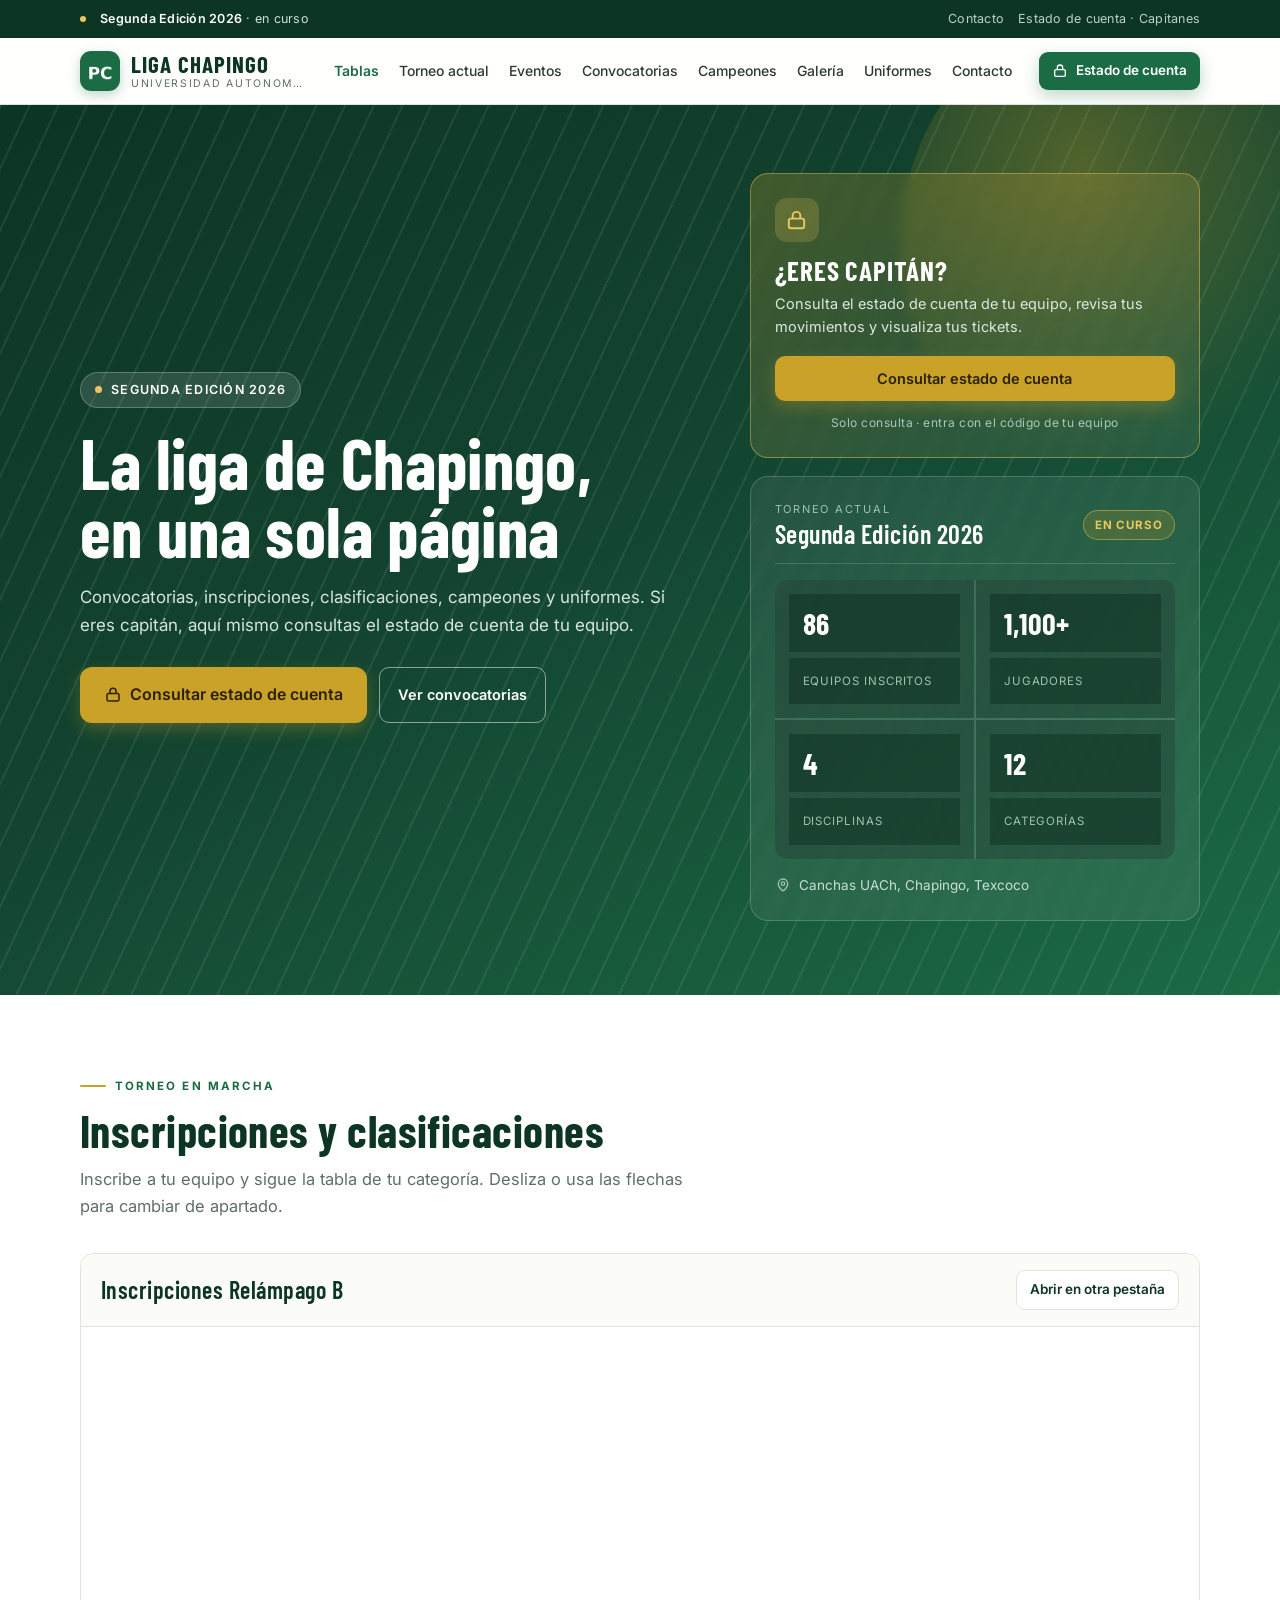
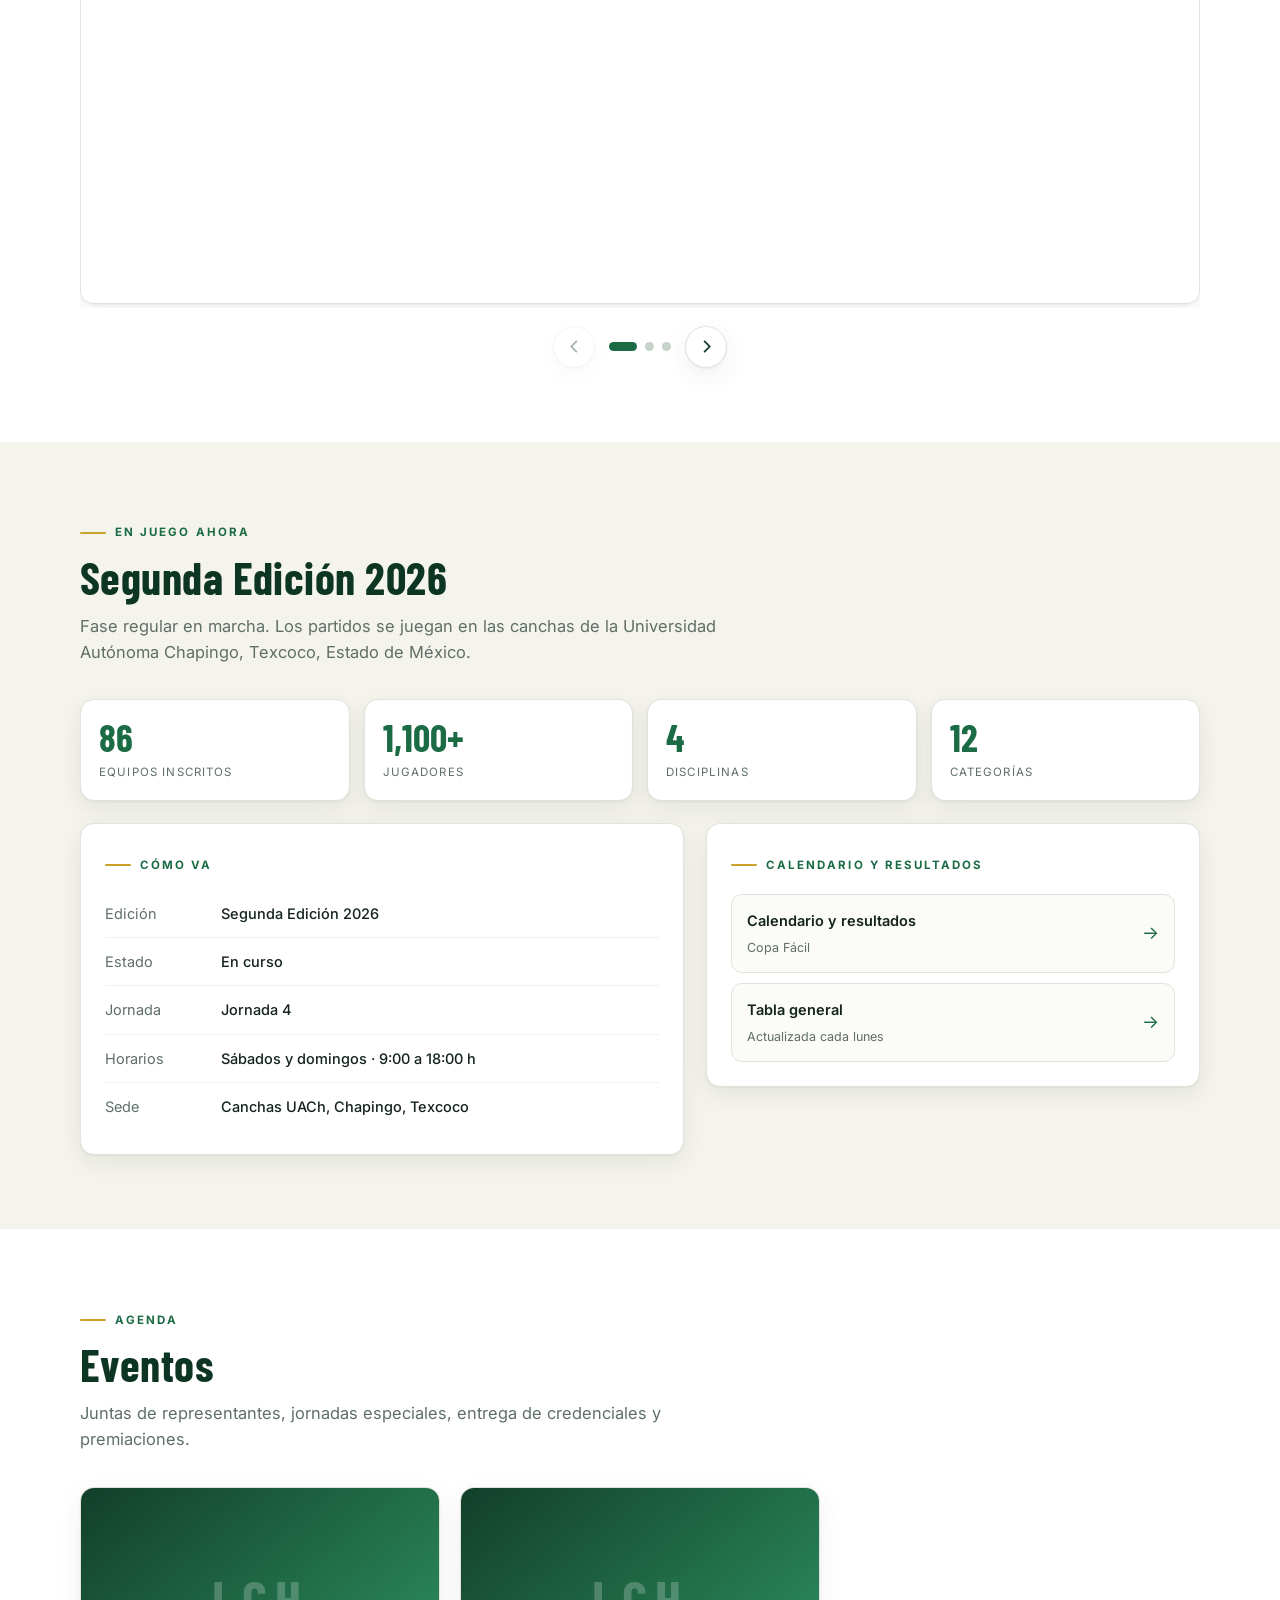
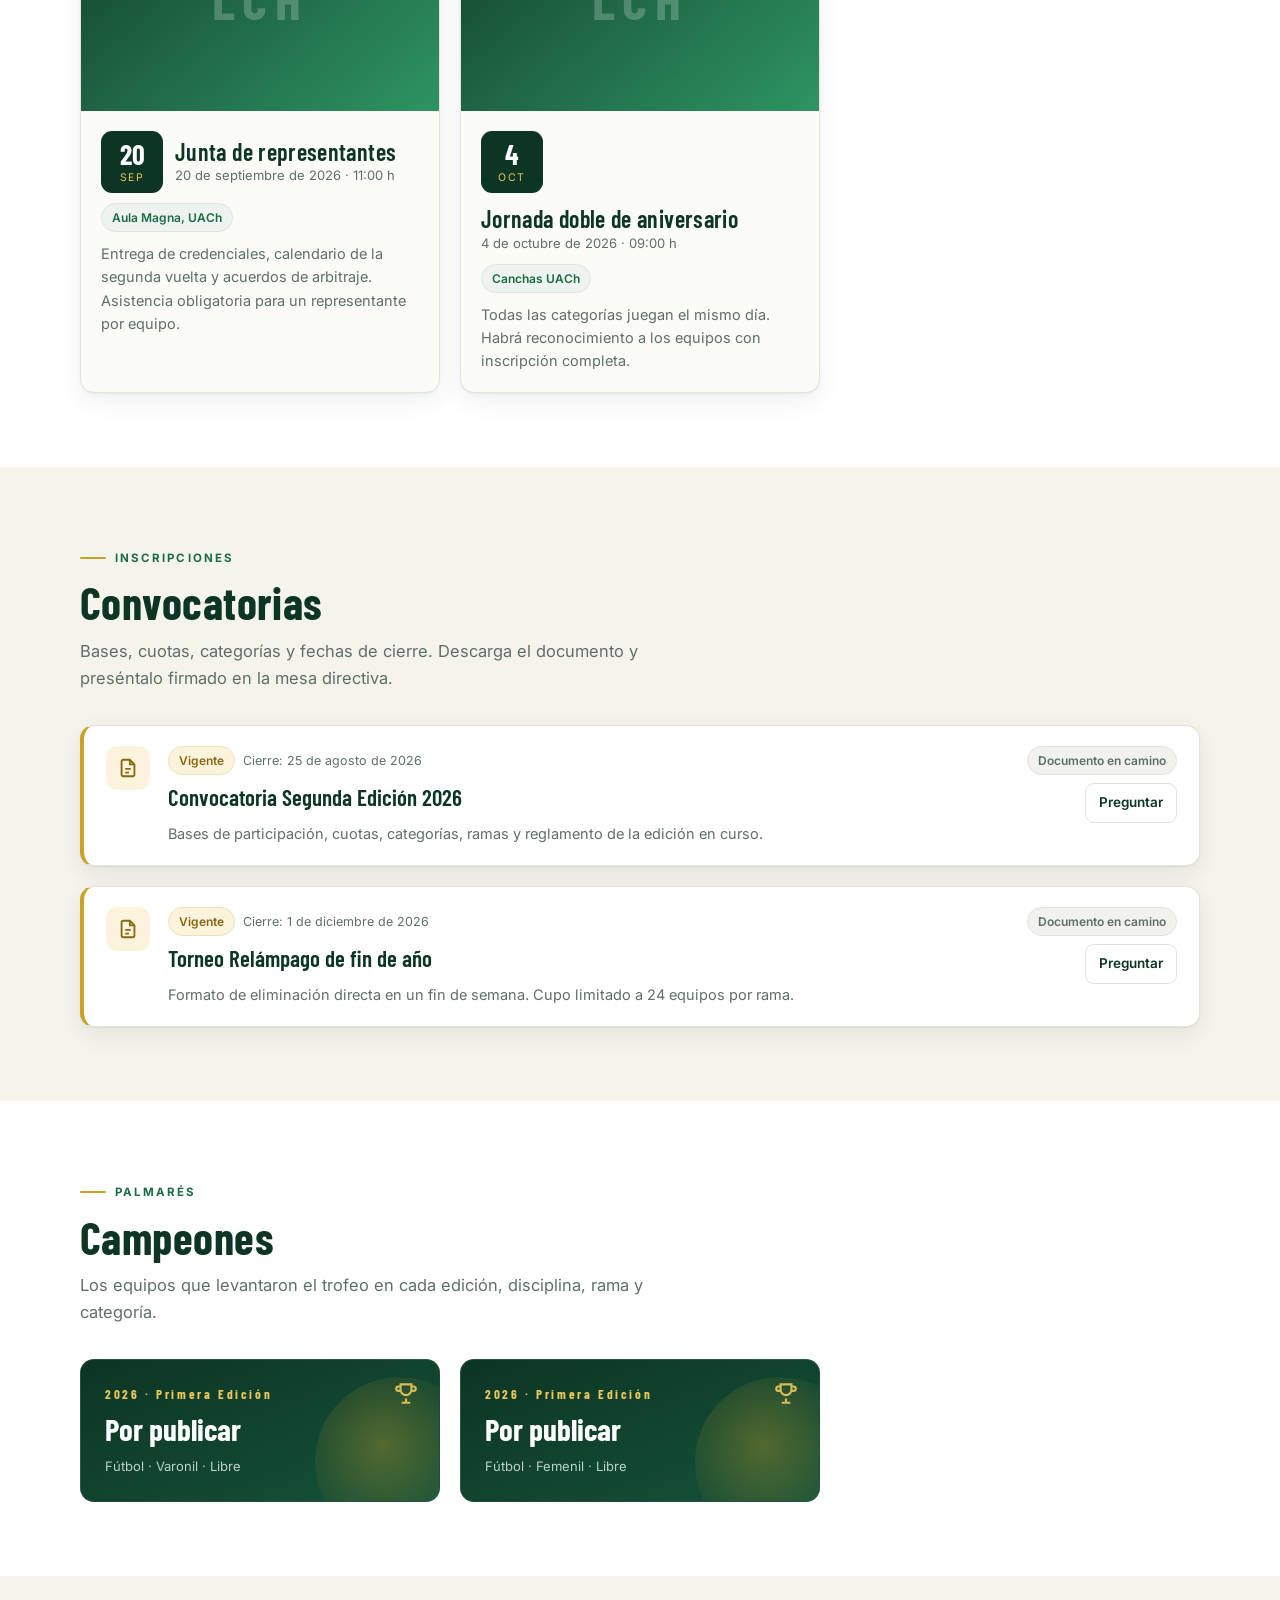
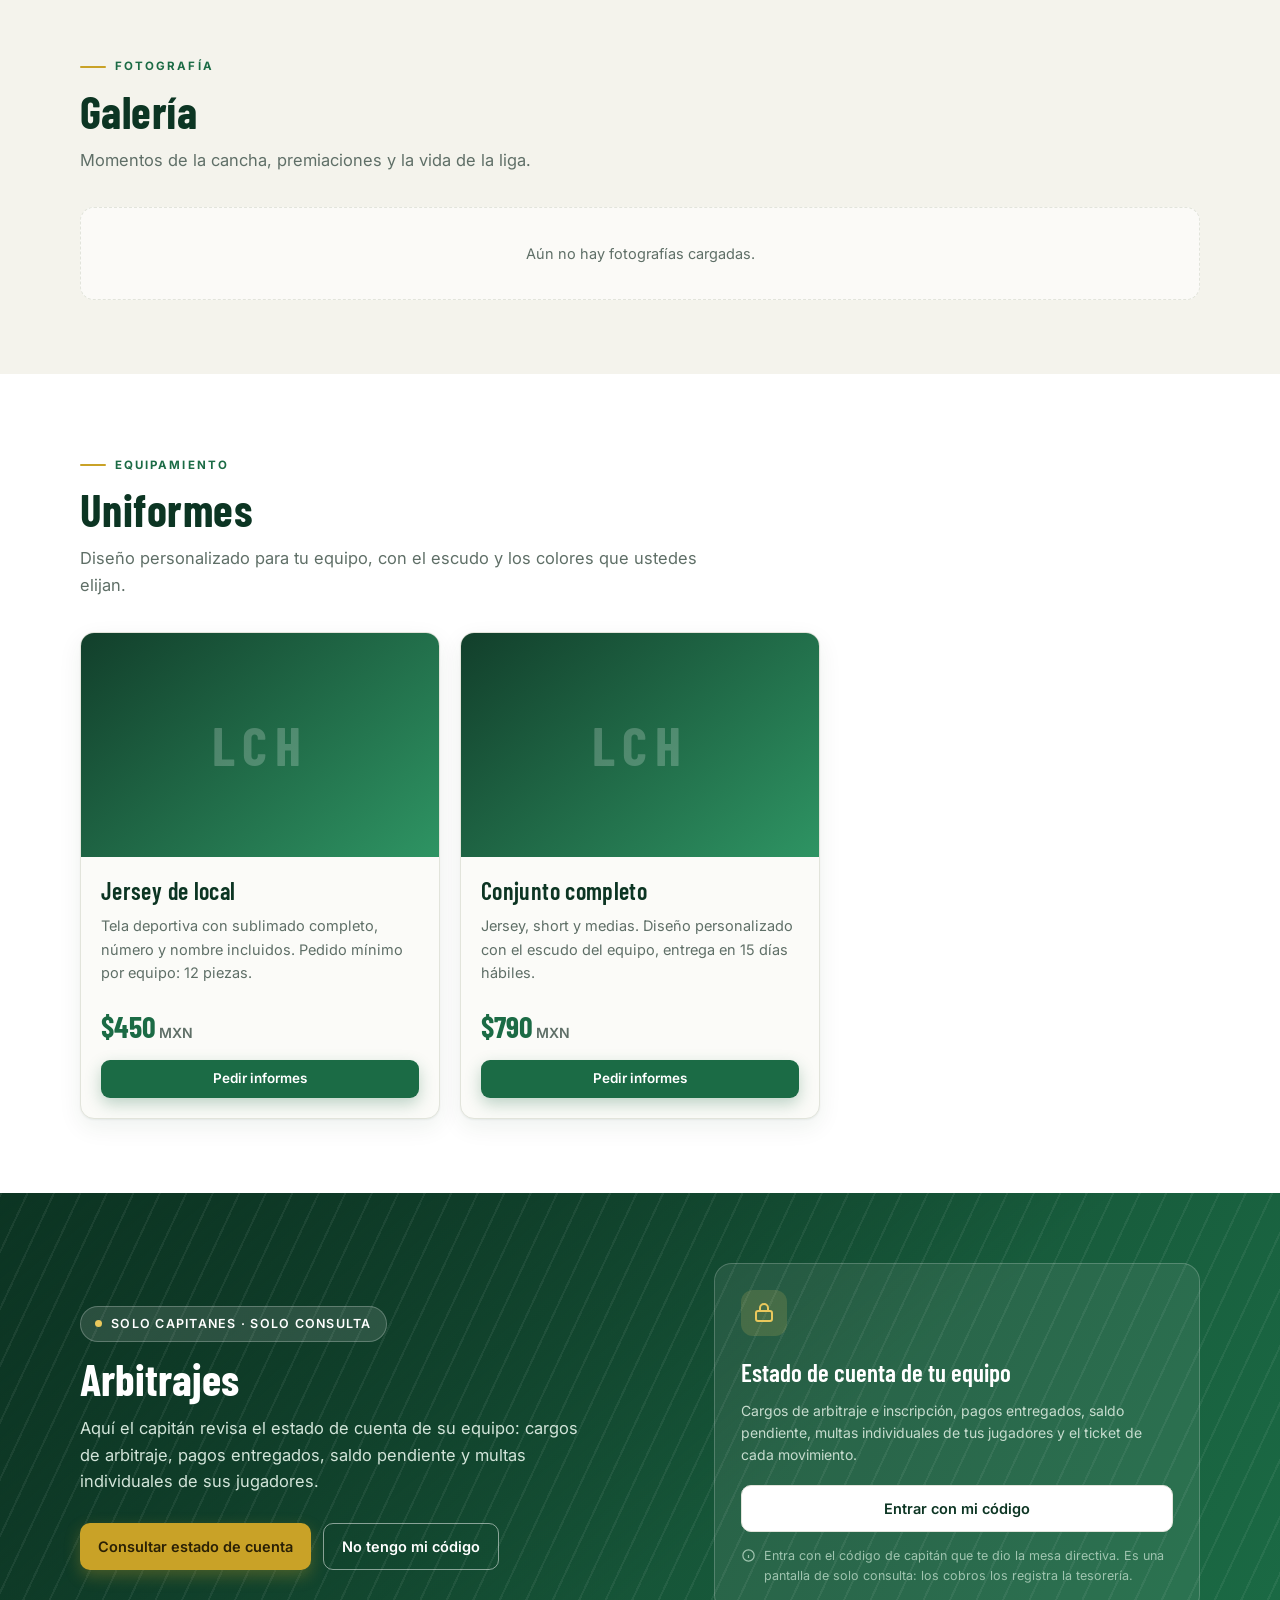
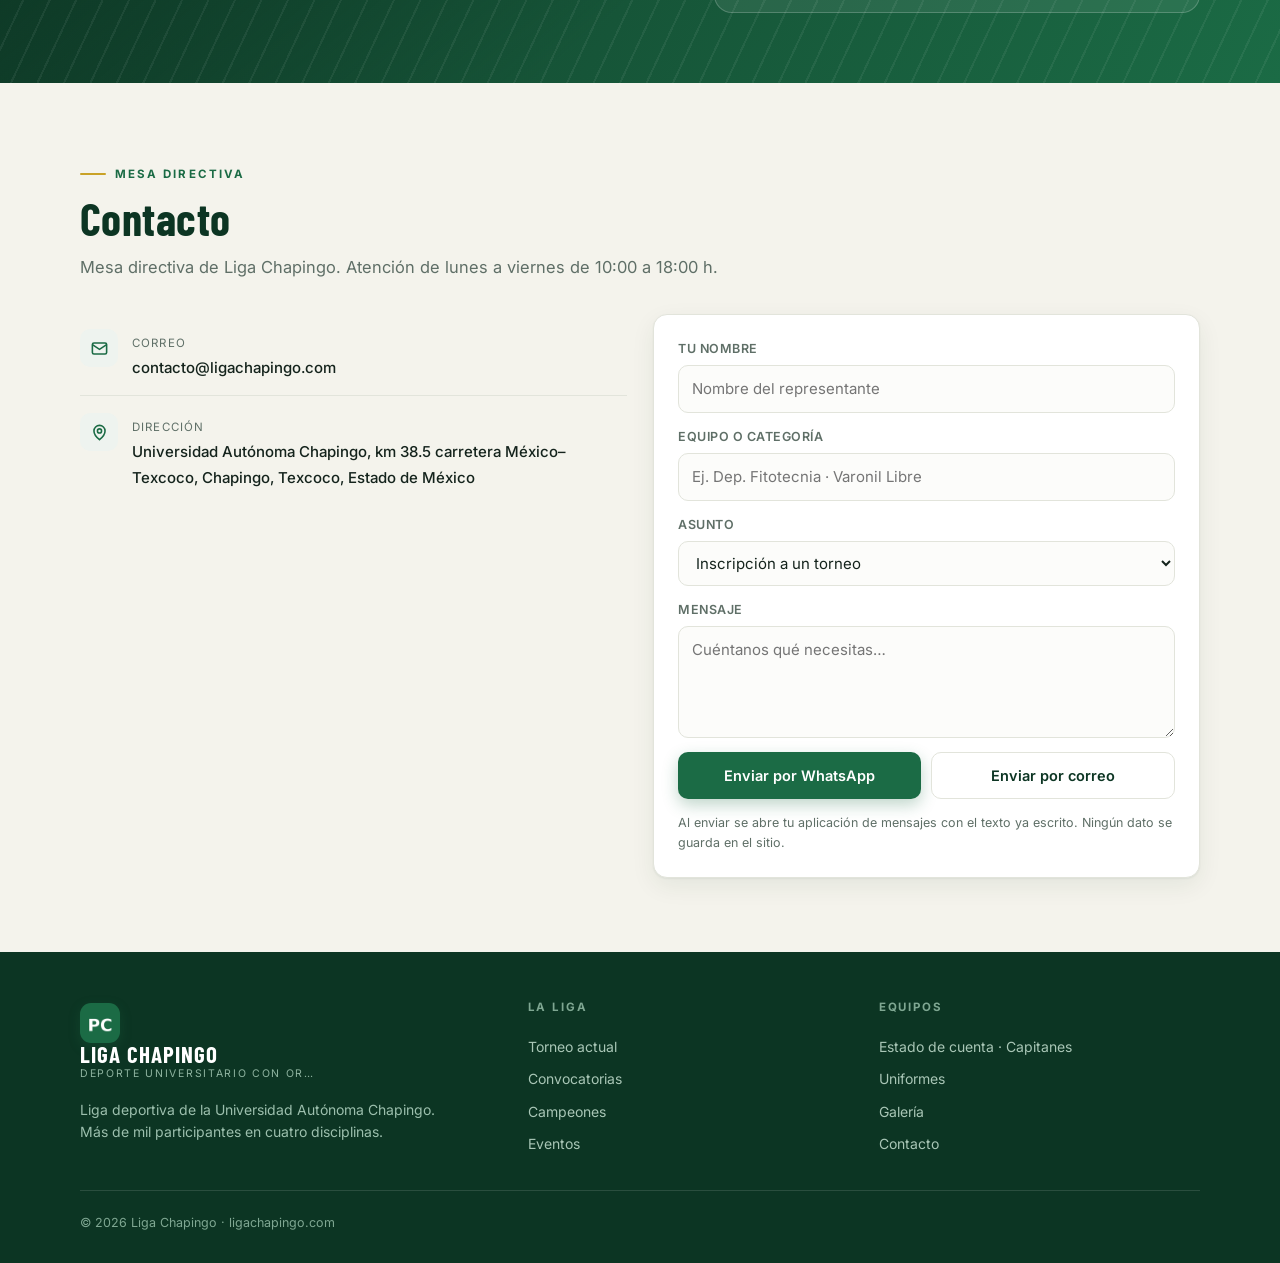
==== commit 0c1366f9: "Actualización del sitio Liga Chapingo" ====
--- a/index.html
+++ b/index.html
@@ -4,7 +4,7 @@
 <meta charset="utf-8">
 <meta name="viewport" content="width=device-width, initial-scale=1, viewport-fit=cover">
 <title>Liga Chapingo</title>
-<meta name="description" content="Liga Chapingo — convocatorias, torneo actual, campeones, galería, uniformes y acceso de representantes de equipo para revisar su estado de cuenta de arbitrajes.">
+<meta name="description" content="Liga Chapingo — inscripciones, clasificaciones, convocatorias, torneo actual, campeones, galería, uniformes y el portal donde los capitanes consultan el estado de cuenta de su equipo.">
 <meta name="theme-color" content="#1B6B45">
 <link rel="manifest" href="manifest.webmanifest">
 <link rel="icon" href="icono-192.png">
@@ -66,7 +66,7 @@
 .marca .s{font-size:10.5px;letter-spacing:.16em;text-transform:uppercase;color:var(--gris);margin-top:3px;
   white-space:nowrap;overflow:hidden;text-overflow:ellipsis;max-width:34ch}
 nav.menu{display:flex;align-items:center;gap:2px;margin-left:auto}
-nav.menu a{padding:9px 11px;border-radius:9px;text-decoration:none;font-size:14px;font-weight:500;color:#2C3B33;white-space:nowrap}
+nav.menu a{padding:9px 9px;border-radius:9px;text-decoration:none;font-size:14px;font-weight:500;color:#2C3B33;white-space:nowrap}
 nav.menu a:hover{background:#EDF2EE;color:var(--verde)}
 nav.menu a.destacado{color:var(--verde);font-weight:600}
 .btn{display:inline-flex;align-items:center;justify-content:center;gap:8px;border:0;border-radius:10px;padding:11px 18px;font-size:14.5px;font-weight:600;text-decoration:none;cursor:pointer;transition:transform .12s ease,box-shadow .12s ease,background .12s ease}
@@ -118,6 +118,50 @@
 .mini .e{font-size:11.5px;letter-spacing:.08em;text-transform:uppercase;color:#9FC4AF;margin-top:6px}
 .tarjeta-torneo .pie{margin-top:16px;font-size:13.5px;color:#CBDFD4;display:flex;gap:8px;align-items:flex-start}
 .tarjeta-torneo .pie svg{width:16px;height:16px;flex:none;margin-top:2px;opacity:.75}
+.col-der{display:flex;flex-direction:column;gap:18px;min-width:0}
+.btn.grande{padding:15px 24px;font-size:16px;border-radius:12px}
+
+/* ===================== Acceso de capitanes (portada) ===================== */
+.capitan{background:linear-gradient(152deg,rgba(201,162,39,.26),rgba(255,255,255,.06));
+  border:1px solid rgba(234,200,92,.44);border-radius:18px;padding:24px;backdrop-filter:blur(6px)}
+.capitan .ic{width:44px;height:44px;border-radius:12px;background:rgba(234,200,92,.2);color:var(--oro-claro);
+  display:flex;align-items:center;justify-content:center;margin-bottom:14px}
+.capitan .ic svg{width:23px;height:23px}
+.capitan h2{font-family:var(--display);font-weight:700;font-size:27px;letter-spacing:.03em;text-transform:uppercase;
+  line-height:1.05;margin:0;color:#fff}
+.capitan p{font-size:14.5px;line-height:1.55;color:#DCE9E1;margin:9px 0 18px}
+.capitan .nota{display:block;margin-top:12px;font-size:12px;letter-spacing:.04em;color:#A9C9B7;text-align:center}
+
+/* ===================== Carrusel de inscripciones y tablas ===================== */
+.carrusel{position:relative}
+.pista{display:flex;gap:18px;overflow-x:auto;scroll-snap-type:x mandatory;scroll-behavior:smooth;
+  -webkit-overflow-scrolling:touch;scrollbar-width:none;-ms-overflow-style:none;padding-bottom:4px}
+.pista::-webkit-scrollbar{display:none}
+.diapo{flex:0 0 100%;scroll-snap-align:center;min-width:0;display:flex;flex-direction:column;
+  background:var(--papel);border:1px solid var(--linea);border-radius:var(--r);box-shadow:var(--sombra);overflow:hidden}
+.diapo-cab{display:flex;align-items:center;gap:12px;flex-wrap:wrap;padding:16px 20px;border-bottom:1px solid var(--linea);background:#FBFBF8}
+.diapo-cab h3{font-family:var(--display);font-size:24px;font-weight:600;letter-spacing:.02em;line-height:1.1;margin:0;color:var(--verde-900)}
+.diapo-cab .btn{margin-left:auto}
+.marco{position:relative;flex:1 1 auto;min-height:clamp(440px,64vh,700px);background:#fff}
+.marco iframe{width:100%;height:100%;border:0;display:block}
+.pendiente{position:absolute;inset:0;display:flex;flex-direction:column;align-items:center;justify-content:center;
+  gap:10px;text-align:center;padding:30px 24px;color:var(--gris);background:
+  repeating-linear-gradient(135deg,#FBFBF8 0 12px,#F6F7F2 12px 24px)}
+.pendiente .ic{width:52px;height:52px;border-radius:14px;background:#EEF3EF;color:var(--verde);
+  display:flex;align-items:center;justify-content:center}
+.pendiente .ic svg{width:25px;height:25px}
+.pendiente b{font-family:var(--display);font-size:22px;font-weight:600;color:var(--verde-900);letter-spacing:.02em}
+.pendiente span{font-size:14px;max-width:34ch}
+.controles{display:flex;align-items:center;justify-content:center;gap:14px;margin-top:18px}
+.flecha{width:42px;height:42px;border-radius:50%;border:1px solid var(--linea);background:var(--papel);
+  box-shadow:var(--sombra);cursor:pointer;color:var(--verde-900);display:flex;align-items:center;justify-content:center;padding:0}
+.flecha:hover{border-color:var(--verde-400);color:var(--verde)}
+.flecha[disabled]{opacity:.38;cursor:default}
+.flecha svg{width:19px;height:19px}
+.puntos{display:flex;align-items:center;gap:8px}
+.puntos button{width:9px;height:9px;padding:0;border:0;border-radius:999px;background:#C6D2CA;cursor:pointer;
+  transition:width .18s ease,background .18s ease}
+.puntos button.on{width:28px;background:var(--verde)}
 
 /* ===================== Secciones ===================== */
 section.bloque{padding-block:74px}
@@ -272,6 +316,12 @@
 @media (max-width:620px){
   html{scroll-padding-top:78px}
   section.bloque{padding-block:52px}
+  .diapo-cab{padding:14px 16px}
+  .diapo-cab h3{font-size:21px}
+  .diapo-cab .btn{margin-left:0;width:100%}
+  .marco{min-height:clamp(460px,72vh,680px)}
+  .capitan{padding:20px}
+  .capitan h2{font-size:24px}
   .c2,.c3,.c4{grid-template-columns:1fr}
   .galeria{grid-template-columns:repeat(2,1fr)}
   .conv{flex-wrap:wrap}
@@ -300,7 +350,7 @@
     <span id="cinta-torneo"><b>Segunda Edición 2026</b> · en curso</span>
     <span class="sep"></span>
     <a class="oculta-movil" href="#contacto">Contacto</a>
-    <a href="arbitrajes/" id="cinta-arb">Acceso representantes</a>
+    <a href="capitanes/" id="cinta-arb">Estado de cuenta · Capitanes</a>
   </div>
 </div>
 
@@ -314,6 +364,7 @@
       </span>
     </a>
     <nav class="menu">
+      <a href="#tablas" class="destacado">Tablas</a>
       <a href="#torneo">Torneo actual</a>
       <a href="#eventos">Eventos</a>
       <a href="#convocatorias">Convocatorias</a>
@@ -322,9 +373,9 @@
       <a href="#uniformes">Uniformes</a>
       <a href="#contacto">Contacto</a>
     </nav>
-    <a class="btn verde sm" href="arbitrajes/" style="flex:none">
+    <a class="btn verde sm" href="capitanes/" style="flex:none">
       <svg viewBox="0 0 24 24" fill="none" stroke="currentColor" stroke-width="2" width="16" height="16"><rect x="4" y="10" width="16" height="10" rx="2"/><path d="M8 10V7a4 4 0 0 1 8 0v3"/></svg>
-      Arbitrajes
+      Estado de cuenta
     </a>
     <button class="hamb" id="abrir-menu" aria-label="Abrir menú">
       <svg viewBox="0 0 24 24" fill="none" stroke="currentColor" stroke-width="2"><path d="M4 7h16M4 12h16M4 17h16"/></svg>
@@ -335,6 +386,7 @@
 <div class="cajon" id="cajon">
   <div class="panel">
     <button class="cerrar" id="cerrar-menu" aria-label="Cerrar menú">&times;</button>
+    <a href="#tablas">Inscripciones y clasificación</a>
     <a href="#torneo">Torneo actual</a>
     <a href="#eventos">Eventos</a>
     <a href="#convocatorias">Convocatorias</a>
@@ -342,7 +394,7 @@
     <a href="#galeria">Galería</a>
     <a href="#uniformes">Uniformes</a>
     <a href="#contacto">Contacto</a>
-    <a class="btn verde" style="margin-top:14px" href="arbitrajes/">Arbitrajes · Representantes</a>
+    <a class="btn oro" style="margin-top:14px" href="capitanes/">Consultar estado de cuenta</a>
   </div>
 </div>
 
@@ -356,10 +408,26 @@
       <h1 id="hero-titulo">La liga de Chapingo, en una sola página</h1>
       <p class="entrada" id="hero-texto"></p>
       <div class="acciones">
-        <a class="btn oro" href="#convocatorias">Ver convocatorias</a>
-        <a class="btn linea" href="arbitrajes/">Entrar a Arbitrajes</a>
-      </div>
-    </div>
+        <a class="btn oro grande" href="capitanes/">
+          <svg viewBox="0 0 24 24" fill="none" stroke="currentColor" stroke-width="2" width="18" height="18"><rect x="4" y="10" width="16" height="10" rx="2"/><path d="M8 10V7a4 4 0 0 1 8 0v3"/></svg>
+          Consultar estado de cuenta
+        </a>
+        <a class="btn linea" href="#convocatorias">Ver convocatorias</a>
+      </div>
+    </div>
+    <div class="col-der">
+
+    <!-- Llamado principal: acceso de capitanes al estado de cuenta -->
+    <aside class="capitan">
+      <div class="ic">
+        <svg viewBox="0 0 24 24" fill="none" stroke="currentColor" stroke-width="2"><rect x="4" y="10" width="16" height="10" rx="2"/><path d="M8 10V7a4 4 0 0 1 8 0v3"/></svg>
+      </div>
+      <h2>¿Eres capitán?</h2>
+      <p>Consulta el estado de cuenta de tu equipo, revisa tus movimientos y visualiza tus tickets.</p>
+      <a class="btn oro" href="capitanes/" style="width:100%">Consultar estado de cuenta</a>
+      <span class="nota">Solo consulta · entra con el código de tu equipo</span>
+    </aside>
+
     <aside class="tarjeta-torneo">
       <div class="cab">
         <div>
@@ -374,6 +442,85 @@
         <span id="hero-sede">Canchas UACh, Chapingo, Texcoco</span>
       </div>
     </aside>
+
+    </div><!-- /col-der -->
+  </div>
+</section>
+
+<!-- ===================== INSCRIPCIONES Y CLASIFICACIONES ===================== -->
+<section class="bloque claro" id="tablas">
+  <div class="wrap">
+    <div class="encabeza">
+      <span class="eyebrow">Torneo en marcha</span>
+      <h2>Inscripciones y clasificaciones</h2>
+      <p>Inscribe a tu equipo y sigue la tabla de tu categoría. Desliza o usa las flechas para cambiar de apartado.</p>
+    </div>
+
+    <div class="carrusel">
+      <div class="pista" id="pista">
+
+        <!-- 1 · Inscripciones Relámpago B -->
+        <article class="diapo" aria-label="Inscripciones Relámpago B">
+          <div class="diapo-cab">
+            <h3>Inscripciones Relámpago B</h3>
+            <a class="btn claro sm" target="_blank" rel="noopener"
+               href="https://copafacil.com/share/embedded/inscription/-fp2uy@io3v/false/es">Abrir en otra pestaña</a>
+          </div>
+          <div class="marco">
+            <iframe src="https://copafacil.com/share/embedded/inscription/-fp2uy@io3v/false/es"
+                    title="Formulario de inscripción · Relámpago B" loading="lazy"></iframe>
+          </div>
+        </article>
+
+        <!-- 2 · Clasificación Primera Fuerza -->
+        <article class="diapo" aria-label="Clasificación Primera Fuerza">
+          <div class="diapo-cab">
+            <h3>Clasificación Primera Fuerza</h3>
+            <a class="btn claro sm" target="_blank" rel="noopener"
+               href="https://copafacil.com/share/embedded/table/-fp2uy@jyt4/1785638107449/table_2">Abrir en otra pestaña</a>
+          </div>
+          <div class="marco">
+            <iframe src="https://copafacil.com/share/embedded/table/-fp2uy@jyt4/1785638107449/table_2"
+                    title="Tabla de clasificación · Primera Fuerza" loading="lazy"></iframe>
+          </div>
+        </article>
+
+        <!-- 3 · Clasificación Segunda Fuerza -->
+        <article class="diapo" aria-label="Clasificación Segunda Fuerza">
+          <div class="diapo-cab">
+            <h3>Clasificación Segunda Fuerza</h3>
+          </div>
+          <div class="marco">
+
+            <!-- INSERTAR IFRAME CLASIFICACIÓN SEGUNDA FUERZA -->
+            <!-- Pega aquí, tal cual te lo dé Copa Fácil, la línea:
+                 <iframe src="..." title="Tabla de clasificación · Segunda Fuerza" loading="lazy"></iframe>
+                 No hay que tocar nada más: al detectar el iframe, el aviso de
+                 "todavía no publicada" desaparece solo y el botón de "Abrir en
+                 otra pestaña" no hace falta. -->
+
+            <div class="pendiente" data-pendiente>
+              <span class="ic">
+                <svg viewBox="0 0 24 24" fill="none" stroke="currentColor" stroke-width="2"><path d="M4 19h16M7 19V11M12 19V6M17 19v-5"/></svg>
+              </span>
+              <b>Tabla en camino</b>
+              <span>La clasificación de Segunda Fuerza se publica aquí en cuanto la liga la libere en Copa Fácil.</span>
+            </div>
+          </div>
+        </article>
+
+      </div>
+
+      <div class="controles">
+        <button class="flecha" id="car-izq" type="button" aria-label="Apartado anterior">
+          <svg viewBox="0 0 24 24" fill="none" stroke="currentColor" stroke-width="2.2"><path d="m15 5-7 7 7 7"/></svg>
+        </button>
+        <div class="puntos" id="car-puntos"></div>
+        <button class="flecha" id="car-der" type="button" aria-label="Apartado siguiente">
+          <svg viewBox="0 0 24 24" fill="none" stroke="currentColor" stroke-width="2.2"><path d="m9 5 7 7-7 7"/></svg>
+        </button>
+      </div>
+    </div>
   </div>
 </section>
 
@@ -463,12 +610,12 @@
 <section class="arbitrajes" id="arbitrajes">
   <div class="wrap">
     <div>
-      <span class="pill"><span class="brillo"></span>Solo representantes</span>
+      <span class="pill"><span class="brillo"></span>Solo capitanes · solo consulta</span>
       <h2 id="ar-titulo">Arbitrajes</h2>
       <p id="ar-texto"></p>
       <div class="acciones">
-        <a class="btn oro" href="arbitrajes/" id="ar-boton">Iniciar sesión</a>
-        <a class="btn linea" href="#contacto">No tengo mi clave</a>
+        <a class="btn oro" href="capitanes/" id="ar-boton">Consultar estado de cuenta</a>
+        <a class="btn linea" href="#contacto">No tengo mi código</a>
       </div>
     </div>
     <div class="acceso">
@@ -477,7 +624,7 @@
       </div>
       <h3>Estado de cuenta de tu equipo</h3>
       <p>Cargos de arbitraje e inscripción, pagos entregados, saldo pendiente, multas individuales de tus jugadores y el ticket de cada movimiento.</p>
-      <a class="btn claro" href="arbitrajes/" style="width:100%">Entrar al sistema</a>
+      <a class="btn claro" href="capitanes/" style="width:100%">Entrar con mi código</a>
       <div class="nota" id="ar-aviso-caja">
         <svg viewBox="0 0 24 24" fill="none" stroke="currentColor" stroke-width="2"><circle cx="12" cy="12" r="9"/><path d="M12 11v5M12 8h.01"/></svg>
         <span id="ar-aviso"></span>
@@ -510,7 +657,7 @@
           <select id="f-asunto">
             <option>Inscripción a un torneo</option>
             <option>Estado de cuenta y arbitrajes</option>
-            <option>Clave de acceso de representante</option>
+            <option>Código de acceso de capitán</option>
             <option>Uniformes</option>
             <option>Otro</option>
           </select>
@@ -554,7 +701,7 @@
       </div>
       <div>
         <h4>Equipos</h4>
-        <a href="arbitrajes/">Arbitrajes · Estado de cuenta</a>
+        <a href="capitanes/">Estado de cuenta · Capitanes</a>
         <a href="#uniformes">Uniformes</a>
         <a href="#galeria">Galería</a>
         <a href="#contacto">Contacto</a>
@@ -582,7 +729,7 @@
 var DEFECTO = {
   sitio:{nombre:'Liga Chapingo', lema:'Deporte universitario con orden y palabra', subtitulo:'Universidad Autónoma Chapingo'},
   hero:{eyebrow:'Segunda Edición 2026', titulo:'La liga de Chapingo, en una sola página',
-        texto:'Convocatorias, calendario del torneo en curso, campeones, uniformes y el acceso de representantes de equipo para revisar su estado de cuenta de arbitrajes.'},
+        texto:'Convocatorias, inscripciones, clasificaciones, campeones y uniformes. Si eres capitán, aquí mismo consultas el estado de cuenta de tu equipo.'},
   torneo:{nombre:'Segunda Edición 2026', estado:'En curso', jornada:'Jornada 4',
           fechas:'Sábados y domingos · 9:00 a 18:00 h', sede:'Canchas UACh, Chapingo, Texcoco',
           texto:'Fase regular en marcha. Los partidos se juegan en las canchas de la Universidad Autónoma Chapingo, Texcoco, Estado de México.',
@@ -603,9 +750,11 @@
   galeria:[],
   uniformes:[{id:'un1',nombre:'Jersey de local',precio:'450',texto:'Tela deportiva con sublimado completo, número y nombre incluidos. Pedido mínimo por equipo: 12 piezas.'},
              {id:'un2',nombre:'Conjunto completo',precio:'790',texto:'Jersey, short y medias. Diseño personalizado con el escudo del equipo, entrega en 15 días hábiles.'}],
+  /* 'url' se conserva para no romper el contenido guardado, pero los botones
+     del sitio apuntan siempre al portal de consulta (capitanes/). */
   arbitrajes:{titulo:'Arbitrajes', url:'arbitrajes/',
-              texto:'Aquí el representante revisa el estado de cuenta de su equipo: cargos de arbitraje, pagos entregados, saldo pendiente y multas individuales de sus jugadores.',
-              aviso:'Entra con la clave que te dio la mesa directiva. Si tu categoría tiene contraseña propia, el sistema te la pedirá al abrir tu equipo.'},
+              texto:'Aquí el capitán revisa el estado de cuenta de su equipo: cargos de arbitraje, pagos entregados, saldo pendiente y multas individuales de sus jugadores.',
+              aviso:'Entra con el código de capitán que te dio la mesa directiva. Es una pantalla de solo consulta: los cobros los registra la tesorería.'},
   contacto:{texto:'Mesa directiva de Liga Chapingo. Atención de lunes a viernes de 10:00 a 18:00 h.',
             correo:'contacto@ligachapingo.com', whatsapp:'', telefono:'',
             direccion:'Universidad Autónoma Chapingo, km 38.5 carretera México–Texcoco, Chapingo, Texcoco, Estado de México',
@@ -761,13 +910,14 @@
       }).join('')
     : vacio('El catálogo de uniformes se publica pronto.');
 
-  /* arbitrajes */
-  var destinoArb = url(AR.url) || 'arbitrajes/';
+  /* arbitrajes — los textos se siguen editando desde el panel.
+     El destino de los botones ya NO se toma del contenido: siempre apuntan a
+     capitanes/, el portal de solo consulta. La app de administración
+     (arbitrajes/) no se enlaza desde ninguna parte del sitio público. */
   $('ar-titulo').textContent = AR.titulo || 'Arbitrajes';
   $('ar-texto').textContent  = AR.texto || '';
   $('ar-aviso').textContent  = AR.aviso || '';
   $('ar-aviso-caja').style.display = AR.aviso ? '' : 'none';
-  Array.prototype.forEach.call(document.querySelectorAll('a[href="arbitrajes/"]'), function(a){ a.href = destinoArb; });
 
   /* contacto */
   $('c-texto').textContent = CO.texto || '';
@@ -818,6 +968,56 @@
   };
 }
 
+/* ---------- carrusel de inscripciones y clasificaciones ---------- */
+(function(){
+  var pista = $('pista');
+  if(!pista) return;
+  var diapos = Array.prototype.slice.call(pista.querySelectorAll('.diapo'));
+  if(!diapos.length) return;
+
+  /* si alguien ya pegó el iframe de Segunda Fuerza, el aviso de "en camino"
+     sobra: se quita solo, sin tener que tocar nada más */
+  diapos.forEach(function(d){
+    var marco = d.querySelector('.marco');
+    var aviso = d.querySelector('[data-pendiente]');
+    if(marco && aviso && marco.querySelector('iframe')) aviso.parentNode.removeChild(aviso);
+  });
+
+  var puntos = $('car-puntos'), izq = $('car-izq'), der = $('car-der'), activo = 0;
+
+  diapos.forEach(function(d, i){
+    var b = document.createElement('button');
+    b.type = 'button';
+    b.setAttribute('aria-label', 'Ver ' + (d.getAttribute('aria-label') || ('apartado ' + (i+1))));
+    b.onclick = function(){ ir(i); };
+    puntos.appendChild(b);
+  });
+
+  function ir(i){
+    i = Math.max(0, Math.min(diapos.length - 1, i));
+    pista.scrollTo({left: diapos[i].offsetLeft - pista.offsetLeft, behavior:'smooth'});
+  }
+  function marcar(){
+    var ancho = pista.clientWidth + 18;   /* 18 = separación entre diapositivas */
+    var i = Math.round(pista.scrollLeft / (ancho || 1));
+    activo = Math.max(0, Math.min(diapos.length - 1, i));
+    Array.prototype.forEach.call(puntos.children, function(b, k){ b.classList.toggle('on', k === activo); });
+    izq.disabled = activo === 0;
+    der.disabled = activo === diapos.length - 1;
+  }
+
+  izq.onclick = function(){ ir(activo - 1); };
+  der.onclick = function(){ ir(activo + 1); };
+
+  var t = null;
+  pista.addEventListener('scroll', function(){
+    if(t) clearTimeout(t);
+    t = setTimeout(marcar, 90);
+  }, {passive:true});
+  window.addEventListener('resize', marcar);
+  marcar();
+})();
+
 /* ---------- menú móvil, visor ---------- */
 $('abrir-menu').onclick = function(){ $('cajon').classList.add('abierto'); };
 $('cerrar-menu').onclick = function(){ $('cajon').classList.remove('abierto'); };
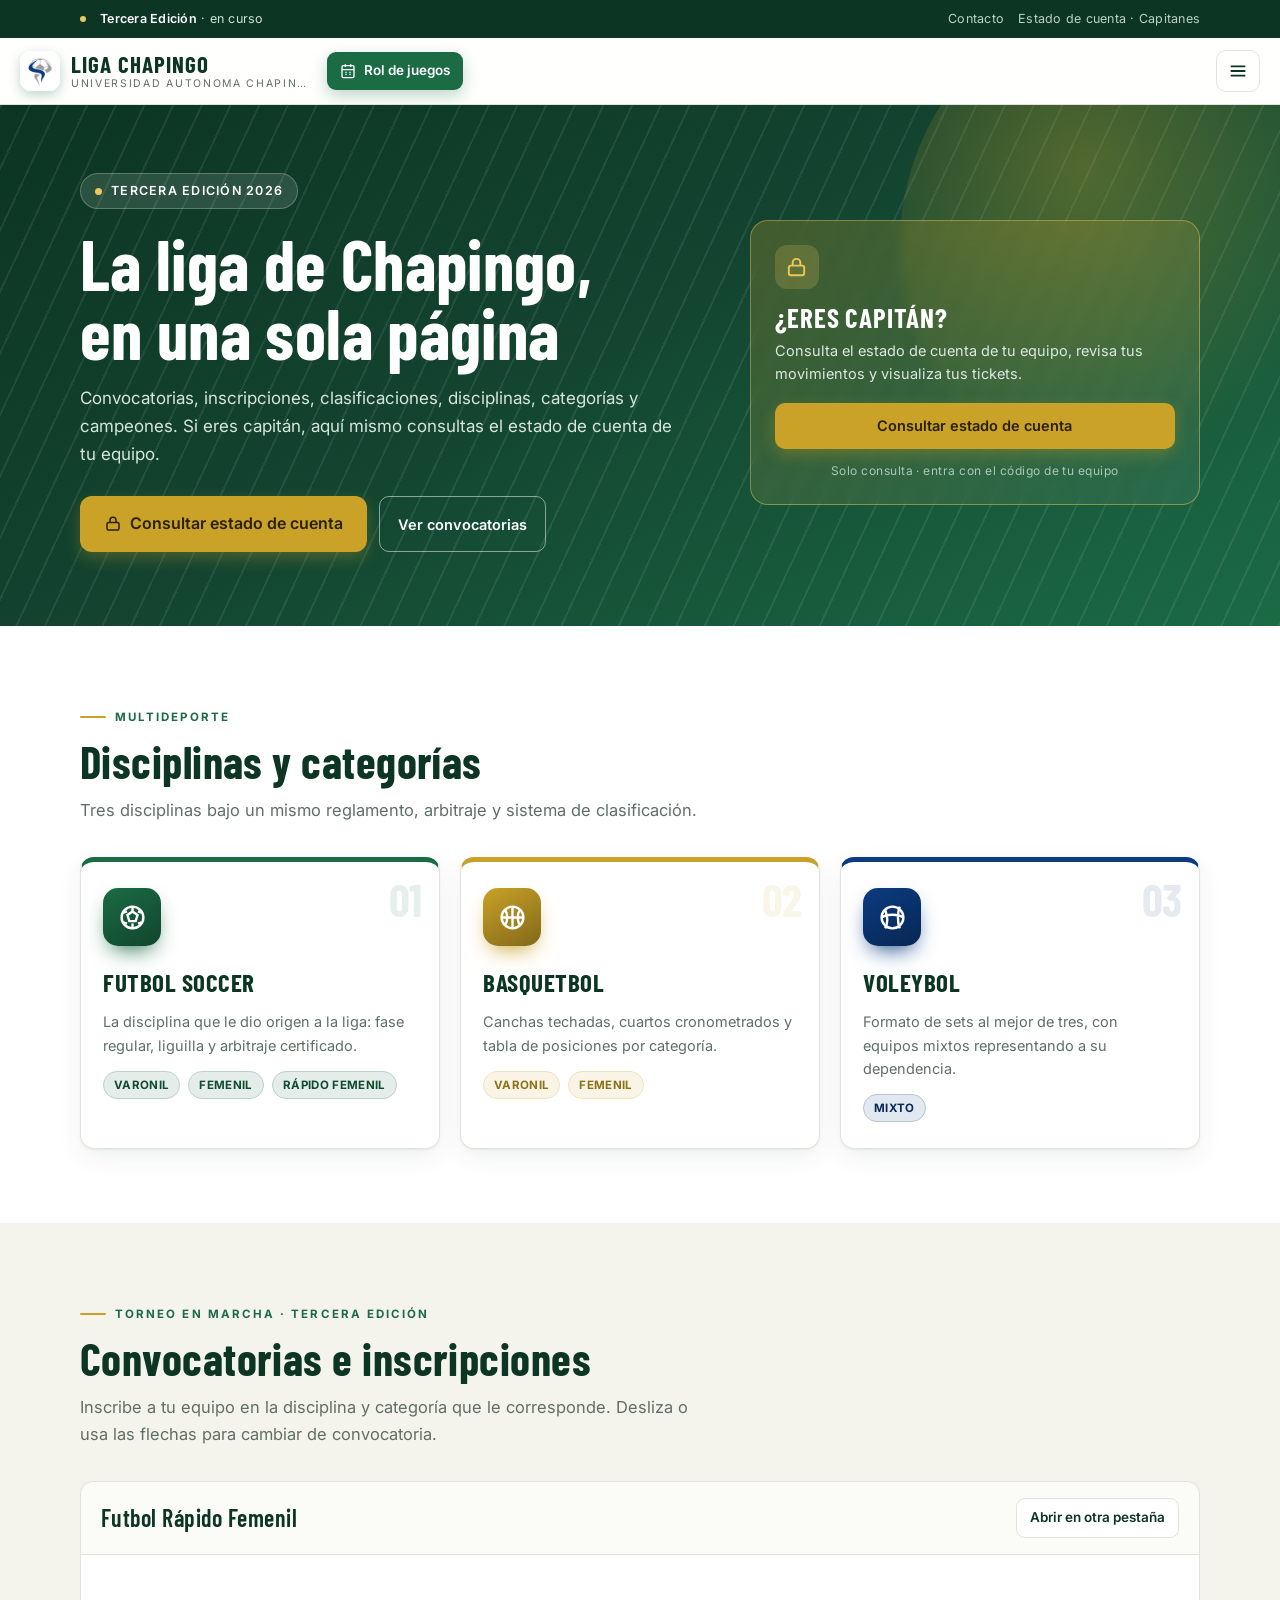
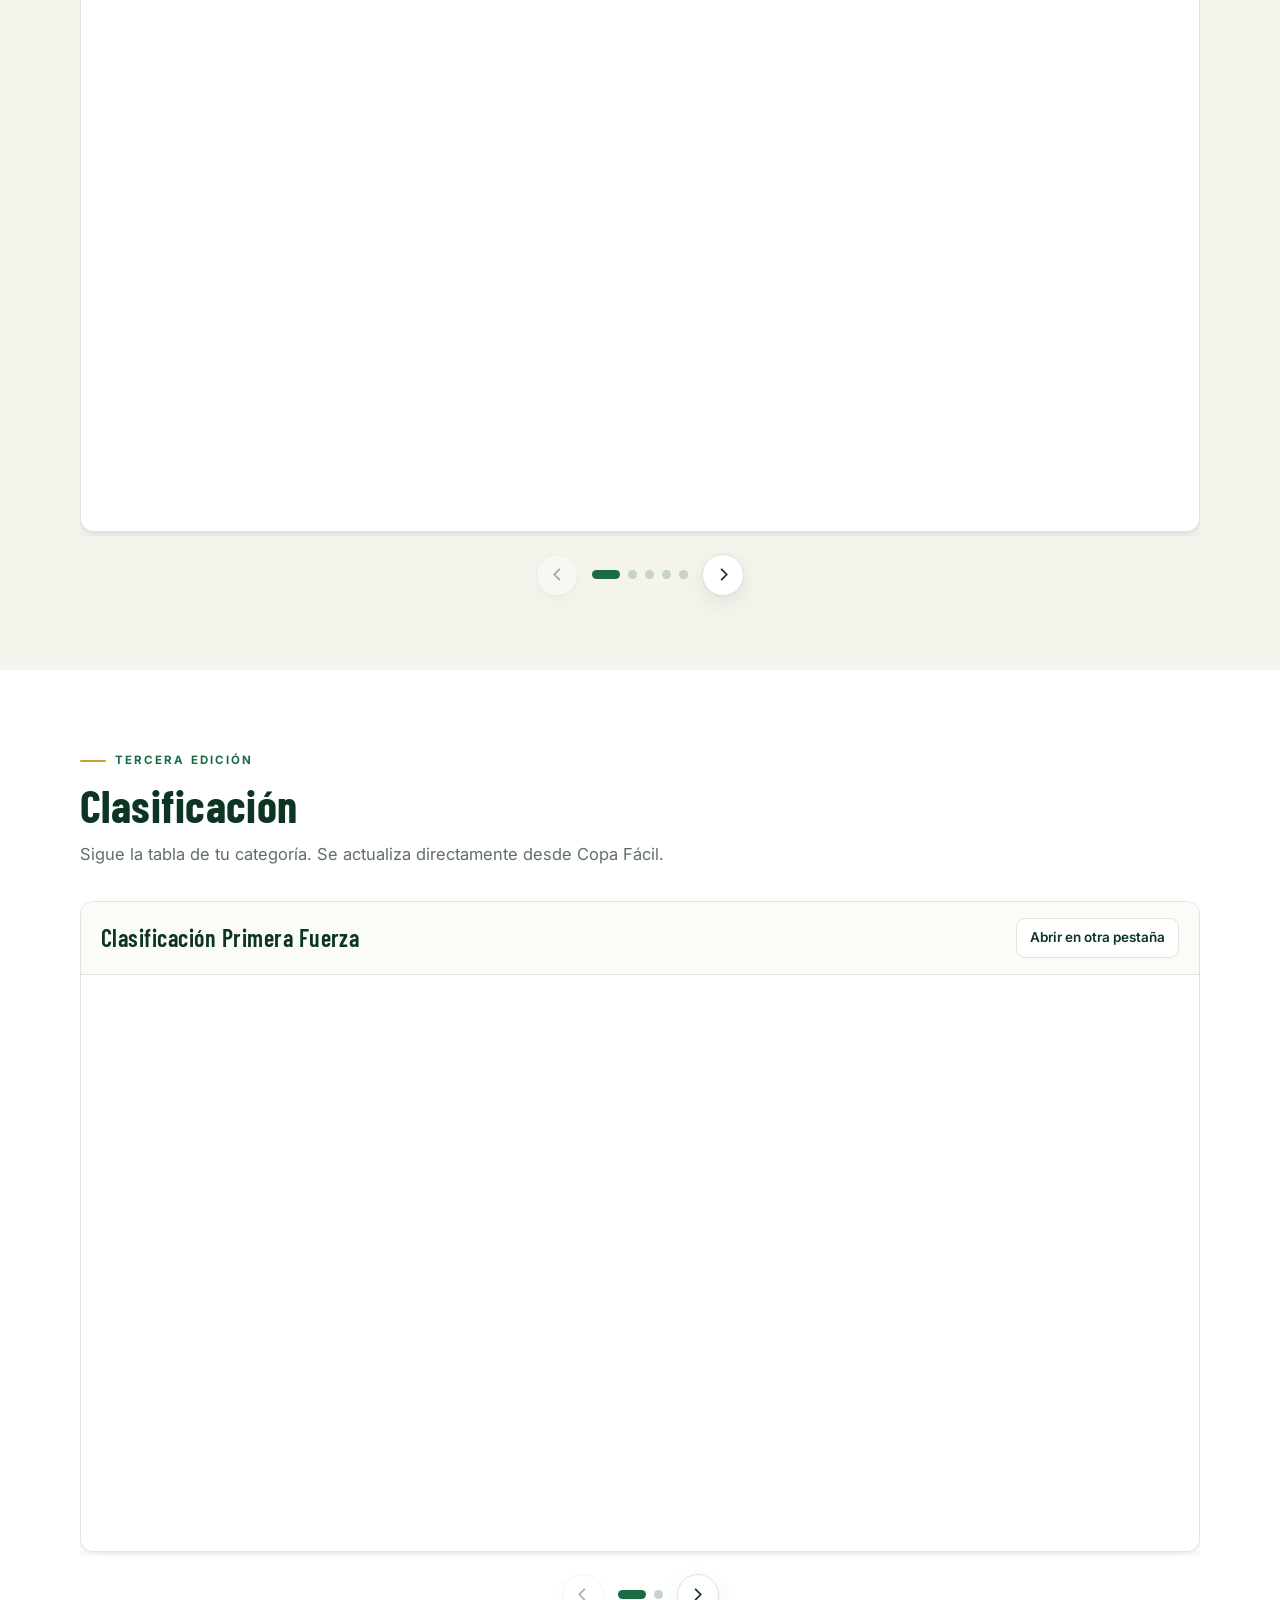
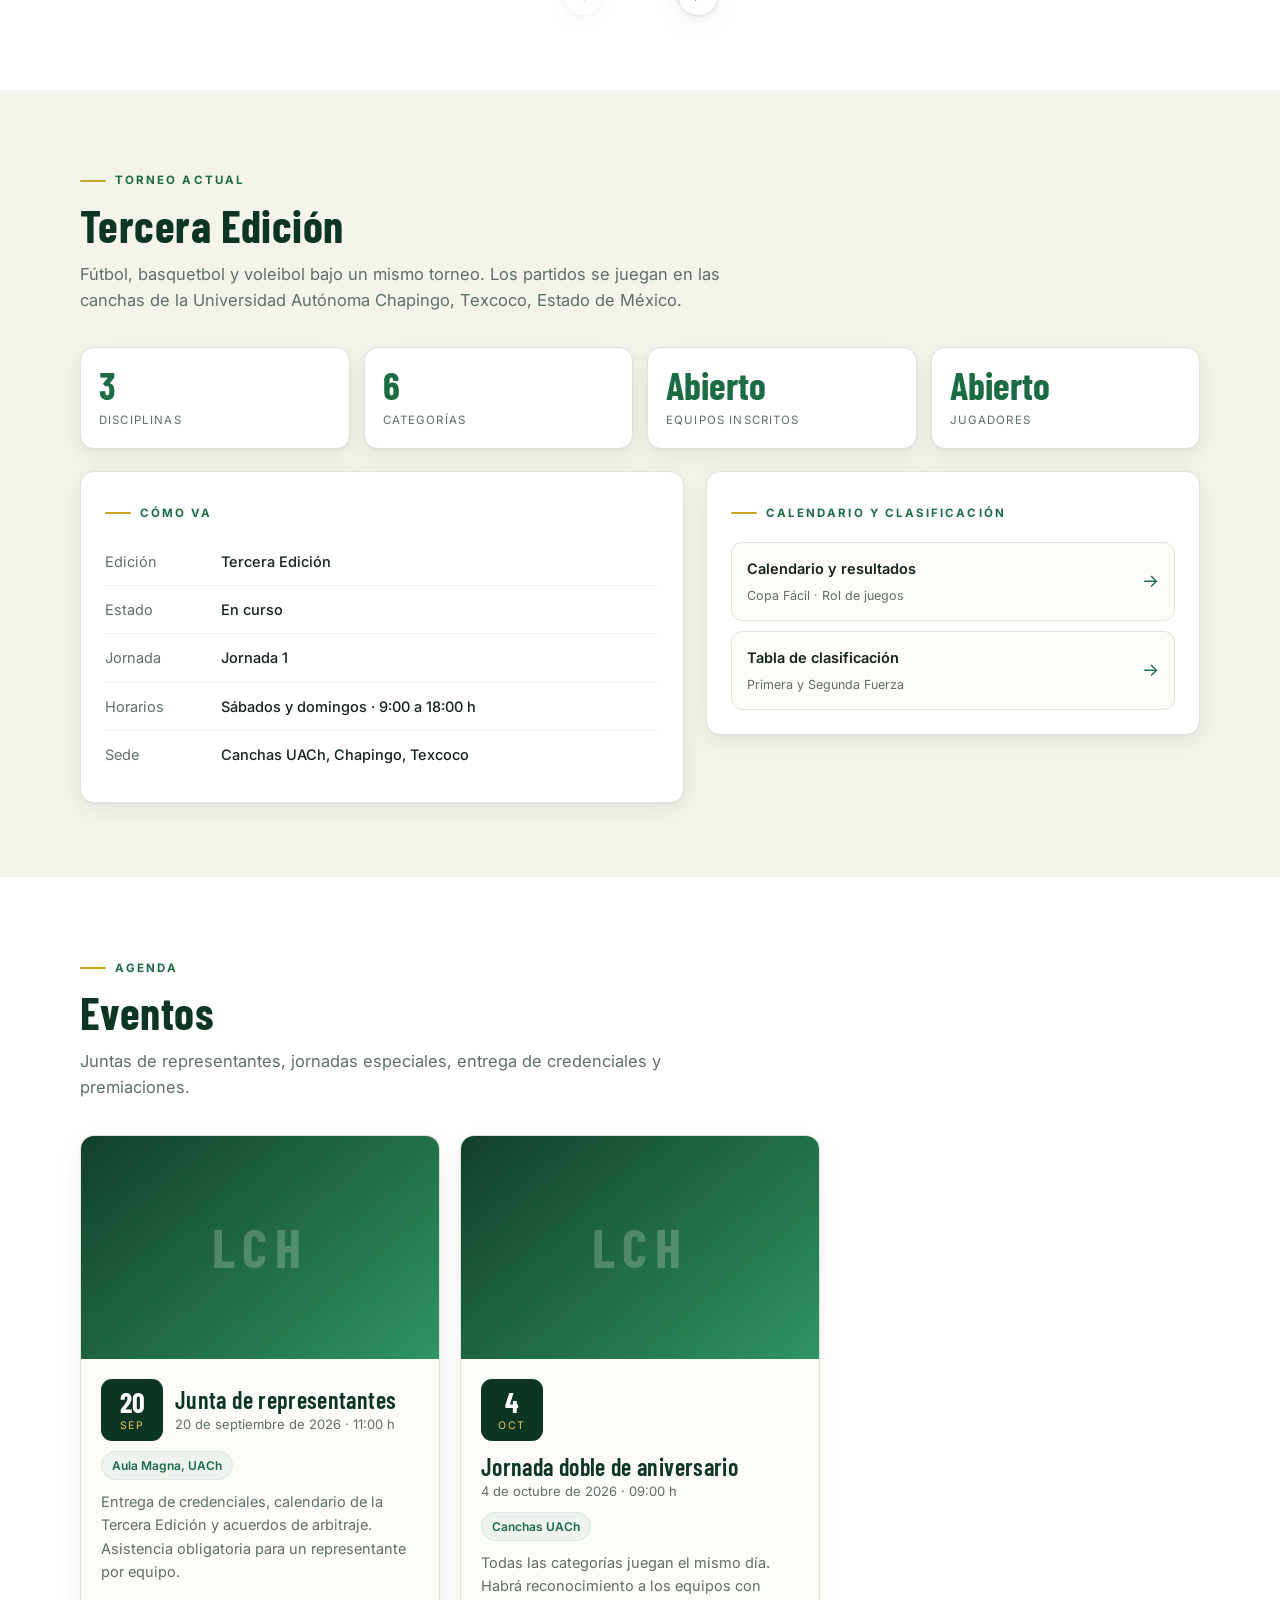
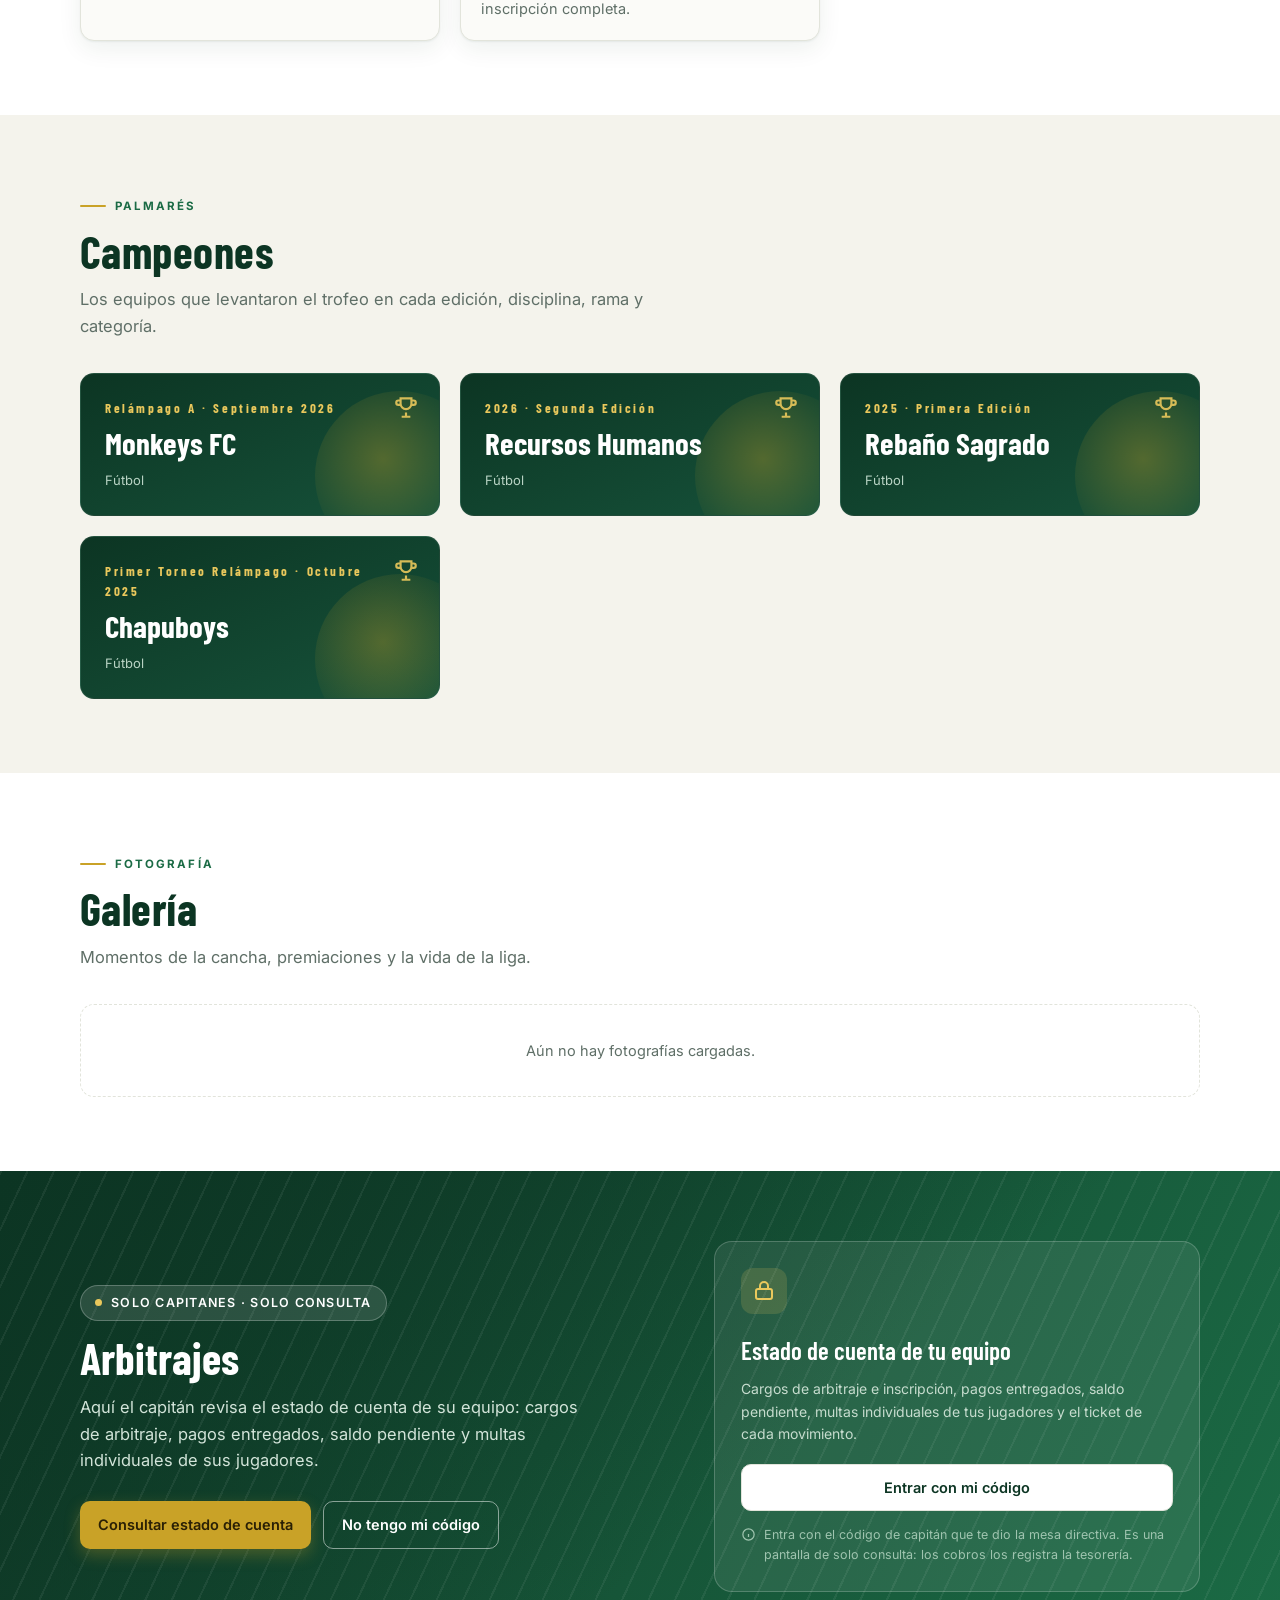
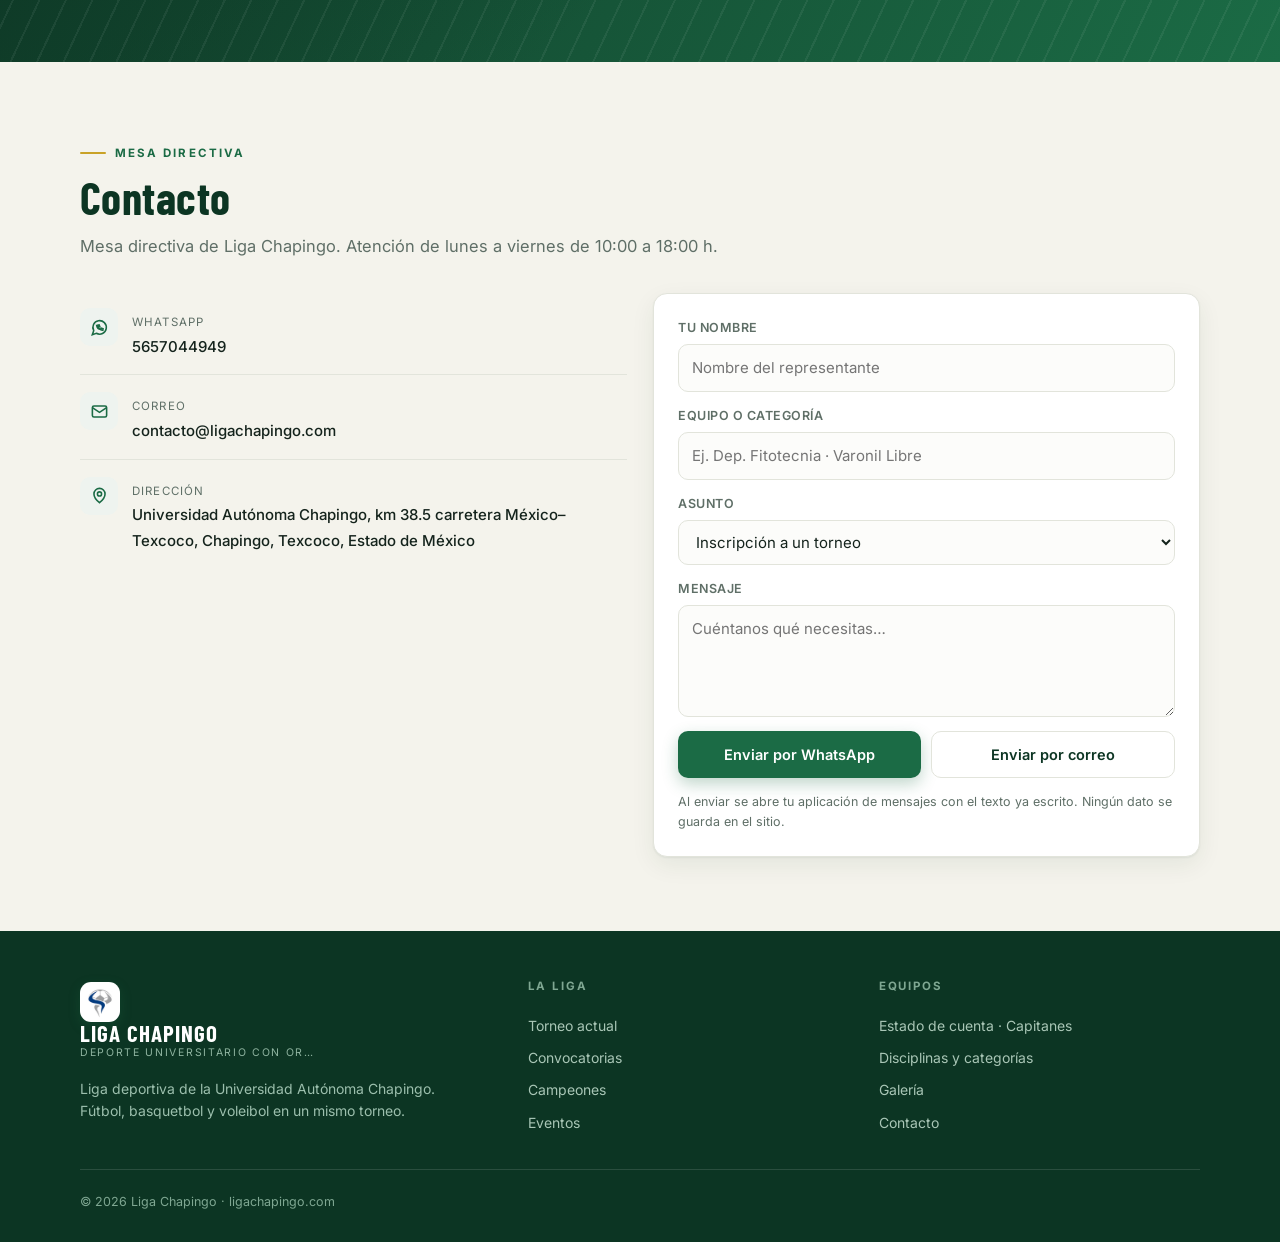
==== commit ef367fa3: "Rediseña navegación, torneo y contenido para la Tercera Edición - Nuevo escudo (logo de balón/UACh) " ====
--- a/index.html
+++ b/index.html
@@ -4,13 +4,13 @@
 <meta charset="utf-8">
 <meta name="viewport" content="width=device-width, initial-scale=1, viewport-fit=cover">
 <title>Liga Chapingo</title>
-<meta name="description" content="Liga Chapingo — inscripciones, clasificaciones, convocatorias, torneo actual, campeones, galería, uniformes y el portal donde los capitanes consultan el estado de cuenta de su equipo.">
+<meta name="description" content="Liga Chapingo — inscripciones, clasificaciones, convocatorias, torneo actual, disciplinas y categorías, campeones, galería y el portal donde los capitanes consultan el estado de cuenta de su equipo.">
 <meta name="theme-color" content="#1B6B45">
 <link rel="manifest" href="manifest.webmanifest">
 <link rel="icon" href="icono-192.png">
 <link rel="apple-touch-icon" href="icono-180.png">
 <meta property="og:title" content="Liga Chapingo">
-<meta property="og:description" content="Deporte universitario con orden y palabra. Convocatorias, torneo actual, campeones y uniformes.">
+<meta property="og:description" content="Deporte universitario con orden y palabra. Convocatorias, torneo actual, disciplinas y categorías, y campeones.">
 <meta property="og:type" content="website">
 <meta property="og:image" content="icono-512.png">
 <link rel="preconnect" href="https://fonts.googleapis.com">
@@ -25,6 +25,8 @@
   --verde-400:#2E9463;
   --oro:#C9A227;
   --oro-claro:#EAC85C;
+  --azul:#0B3C81;
+  --azul-claro:#3E6FC4;
   --crema:#F4F3EC;
   --papel:#FFFFFF;
   --tinta:#14231C;
@@ -58,15 +60,16 @@
 
 /* ===================== Encabezado ===================== */
 header.barra{position:sticky;top:0;z-index:60;background:rgba(255,255,255,.94);backdrop-filter:blur(10px);border-bottom:1px solid var(--linea)}
-header.barra .wrap{display:flex;align-items:center;gap:18px;min-height:66px}
+header.barra .wrap{display:flex;align-items:center;gap:18px;min-height:66px;max-width:1440px}
 .marca{display:flex;align-items:center;gap:11px;text-decoration:none;min-width:0}
 .marca .escudo{width:40px;height:40px;border-radius:11px;flex:none;box-shadow:0 4px 12px rgba(27,107,69,.28)}
 .marca .txt{display:flex;flex-direction:column;line-height:1;min-width:0}
-.marca .n{font-family:var(--display);font-weight:700;font-size:23px;letter-spacing:.045em;text-transform:uppercase;color:var(--verde-900);white-space:nowrap}
+.marca .n{font-family:var(--display);font-weight:700;font-size:23px;letter-spacing:.045em;text-transform:uppercase;color:var(--verde-900);
+  white-space:nowrap;overflow:hidden;text-overflow:ellipsis}
 .marca .s{font-size:10.5px;letter-spacing:.16em;text-transform:uppercase;color:var(--gris);margin-top:3px;
   white-space:nowrap;overflow:hidden;text-overflow:ellipsis;max-width:34ch}
 nav.menu{display:flex;align-items:center;gap:2px;margin-left:auto}
-nav.menu a{padding:9px 9px;border-radius:9px;text-decoration:none;font-size:14px;font-weight:500;color:#2C3B33;white-space:nowrap}
+nav.menu a{padding:9px 8px;border-radius:9px;text-decoration:none;font-size:13.5px;font-weight:500;color:#2C3B33;white-space:nowrap}
 nav.menu a:hover{background:#EDF2EE;color:var(--verde)}
 nav.menu a.destacado{color:var(--verde);font-weight:600}
 .btn{display:inline-flex;align-items:center;justify-content:center;gap:8px;border:0;border-radius:10px;padding:11px 18px;font-size:14.5px;font-weight:600;text-decoration:none;cursor:pointer;transition:transform .12s ease,box-shadow .12s ease,background .12s ease}
@@ -230,7 +233,8 @@
   border:1px solid rgba(255,255,255,.08)}
 .campeon::after{content:"";position:absolute;right:-46px;bottom:-46px;width:170px;height:170px;border-radius:50%;
   background:radial-gradient(circle at 40% 40%,rgba(201,162,39,.35),transparent 65%)}
-.campeon .anio{font-family:var(--display);font-size:13px;font-weight:700;letter-spacing:.2em;color:var(--oro-claro)}
+.campeon .anio{font-family:var(--display);font-size:13px;font-weight:700;letter-spacing:.2em;color:var(--oro-claro);
+  padding-right:34px;display:block}
 .campeon .eq{font-family:var(--display);font-size:31px;font-weight:700;line-height:1.06;margin:8px 0 10px;position:relative;z-index:1}
 .campeon .cat{font-size:13px;color:#B9D3C4;position:relative;z-index:1}
 .campeon .copa{position:absolute;top:20px;right:20px;width:26px;height:26px;color:var(--oro-claro);opacity:.9;z-index:1}
@@ -249,9 +253,26 @@
 .visor .x{position:absolute;top:18px;right:20px;background:rgba(255,255,255,.14);border:0;color:#fff;width:44px;height:44px;border-radius:50%;font-size:22px;cursor:pointer}
 .visor .pie{position:absolute;bottom:26px;left:0;right:0;text-align:center;color:#CFE3D8;font-size:14px}
 
-/* uniformes */
-.uniforme .precio{display:inline-flex;align-items:baseline;gap:3px;font-family:var(--display);font-size:30px;font-weight:700;color:var(--verde)}
-.uniforme .precio small{font-size:14px;font-weight:600;font-family:var(--texto);color:var(--gris)}
+/* disciplinas y categorías */
+.disciplinas{gap:20px}
+.disciplina{position:relative;background:var(--papel);border:1px solid var(--linea);border-radius:var(--r);box-shadow:var(--sombra);
+  padding:26px 22px;overflow:hidden;border-top:5px solid var(--acento,var(--verde));transition:transform .16s ease,box-shadow .16s ease}
+.disciplina:hover{transform:translateY(-4px);box-shadow:var(--sombra-alta)}
+.disciplina.futbol{--acento:var(--verde)}
+.disciplina.basquet{--acento:var(--oro)}
+.disciplina.voley{--acento:var(--azul)}
+.disciplina .dis-ic{width:58px;height:58px;border-radius:15px;display:flex;align-items:center;justify-content:center;color:#fff;
+  background:linear-gradient(150deg,var(--acento,var(--verde)),color-mix(in srgb,var(--acento,var(--verde)) 65%,#000));
+  box-shadow:0 10px 22px -8px var(--acento,var(--verde));margin-bottom:16px}
+.disciplina .dis-ic svg{width:29px;height:29px}
+.disciplina .et-num{position:absolute;top:14px;right:18px;font-family:var(--display);font-size:46px;font-weight:700;
+  color:var(--acento,var(--verde));opacity:.1;line-height:1;letter-spacing:-.02em}
+.disciplina h3{font-family:var(--display);font-size:25px;font-weight:700;letter-spacing:.02em;text-transform:uppercase;
+  margin:0 0 8px;color:var(--verde-900);position:relative;z-index:1}
+.disciplina p{margin:0 0 14px;color:var(--gris);font-size:14.5px;position:relative;z-index:1}
+.disciplina .meta{position:relative;z-index:1}
+.disciplina .chip{background:color-mix(in srgb,var(--acento,var(--verde)) 12%,#fff);border-color:color-mix(in srgb,var(--acento,var(--verde)) 30%,#fff);
+  color:color-mix(in srgb,var(--acento,var(--verde)) 70%,#000);font-weight:700;letter-spacing:.03em;text-transform:uppercase;font-size:11.5px}
 
 /* arbitrajes */
 .arbitrajes{background:linear-gradient(140deg,var(--verde-900),#15493200 60%),linear-gradient(120deg,#103A28,var(--verde));color:#fff;position:relative;overflow:hidden}
@@ -303,9 +324,11 @@
 footer.pie p{margin:0 0 14px;max-width:42ch;color:#9CBFAD}
 
 /* ===================== Adaptable ===================== */
-@media (max-width:1000px){
+@media (max-width:1480px){
   nav.menu{display:none}
   .hamb{display:flex}
+}
+@media (max-width:1000px){
   .portada .wrap{grid-template-columns:1fr;gap:34px;padding-block:52px 58px}
   .panel-torneo,.contacto-grid,.arbitrajes .wrap{grid-template-columns:1fr}
   .c3,.c4{grid-template-columns:repeat(2,1fr)}
@@ -347,7 +370,7 @@
 <div class="cinta">
   <div class="wrap">
     <span class="punto"></span>
-    <span id="cinta-torneo"><b>Segunda Edición 2026</b> · en curso</span>
+    <span id="cinta-torneo"><b>Tercera Edición 2026</b> · en curso</span>
     <span class="sep"></span>
     <a class="oculta-movil" href="#contacto">Contacto</a>
     <a href="capitanes/" id="cinta-arb">Estado de cuenta · Capitanes</a>
@@ -364,18 +387,18 @@
       </span>
     </a>
     <nav class="menu">
-      <a href="#tablas" class="destacado">Tablas</a>
+      <a href="#tablas" class="destacado">Clasificación</a>
       <a href="#torneo">Torneo actual</a>
+      <a href="#disciplinas">Disciplinas y categorías</a>
       <a href="#eventos">Eventos</a>
       <a href="#convocatorias">Convocatorias</a>
       <a href="#campeones">Campeones</a>
       <a href="#galeria">Galería</a>
-      <a href="#uniformes">Uniformes</a>
       <a href="#contacto">Contacto</a>
     </nav>
-    <a class="btn verde sm" href="capitanes/" style="flex:none">
-      <svg viewBox="0 0 24 24" fill="none" stroke="currentColor" stroke-width="2" width="16" height="16"><rect x="4" y="10" width="16" height="10" rx="2"/><path d="M8 10V7a4 4 0 0 1 8 0v3"/></svg>
-      Estado de cuenta
+    <a class="btn verde sm" href="https://copafacil.com/ligachapingo" target="_blank" rel="noopener" style="flex:none">
+      <svg viewBox="0 0 24 24" fill="none" stroke="currentColor" stroke-width="2" width="16" height="16"><rect x="3" y="4" width="18" height="18" rx="2"/><path d="M3 10h18M8 2v4M16 2v4"/><path d="M8 14h2M8 17h2M14 14h2M14 17h2"/></svg>
+      Rol de juegos
     </a>
     <button class="hamb" id="abrir-menu" aria-label="Abrir menú">
       <svg viewBox="0 0 24 24" fill="none" stroke="currentColor" stroke-width="2"><path d="M4 7h16M4 12h16M4 17h16"/></svg>
@@ -386,13 +409,13 @@
 <div class="cajon" id="cajon">
   <div class="panel">
     <button class="cerrar" id="cerrar-menu" aria-label="Cerrar menú">&times;</button>
-    <a href="#tablas">Inscripciones y clasificación</a>
+    <a href="#tablas">Clasificación</a>
     <a href="#torneo">Torneo actual</a>
+    <a href="#disciplinas">Disciplinas y categorías</a>
     <a href="#eventos">Eventos</a>
     <a href="#convocatorias">Convocatorias</a>
     <a href="#campeones">Campeones</a>
     <a href="#galeria">Galería</a>
-    <a href="#uniformes">Uniformes</a>
     <a href="#contacto">Contacto</a>
     <a class="btn oro" style="margin-top:14px" href="capitanes/">Consultar estado de cuenta</a>
   </div>
@@ -404,7 +427,7 @@
 <section class="portada" id="inicio">
   <div class="wrap">
     <div>
-      <span class="pill"><span class="brillo"></span><span id="hero-eyebrow">Segunda Edición 2026</span></span>
+      <span class="pill"><span class="brillo"></span><span id="hero-eyebrow">Tercera Edición 2026</span></span>
       <h1 id="hero-titulo">La liga de Chapingo, en una sola página</h1>
       <p class="entrada" id="hero-texto"></p>
       <div class="acciones">
@@ -428,41 +451,88 @@
       <span class="nota">Solo consulta · entra con el código de tu equipo</span>
     </aside>
 
-    <aside class="tarjeta-torneo">
-      <div class="cab">
-        <div>
-          <div class="et">Torneo actual</div>
-          <div class="nom" id="hero-torneo">Segunda Edición 2026</div>
+    </div><!-- /col-der -->
+  </div>
+</section>
+
+<!-- ===================== DISCIPLINAS Y CATEGORÍAS ===================== -->
+<section class="bloque claro" id="disciplinas">
+  <div class="wrap">
+    <div class="encabeza">
+      <span class="eyebrow">Multideporte</span>
+      <h2>Disciplinas y categorías</h2>
+      <p>Tres disciplinas bajo un mismo reglamento, arbitraje y sistema de clasificación.</p>
+    </div>
+    <div class="rejilla c3 disciplinas">
+      <article class="disciplina futbol">
+        <span class="et-num">01</span>
+        <div class="dis-ic">
+          <svg viewBox="0 0 24 24" fill="none" stroke="currentColor" stroke-width="2"><circle cx="12" cy="12" r="9"/><path d="m12 7 4.2 3-1.6 5H9.4l-1.6-5Z"/><path d="M12 3v4M4.5 8l3-1M4.5 16l3 1M19.5 8l-3-1M19.5 16l-3 1M12 21v-4"/></svg>
         </div>
-        <span class="estado-vivo" id="hero-estado">En curso</span>
-      </div>
-      <div class="mini" id="hero-mini"></div>
-      <div class="pie">
-        <svg viewBox="0 0 24 24" fill="none" stroke="currentColor" stroke-width="2"><path d="M12 21s7-5.6 7-11a7 7 0 1 0-14 0c0 5.4 7 11 7 11Z"/><circle cx="12" cy="10" r="2.6"/></svg>
-        <span id="hero-sede">Canchas UACh, Chapingo, Texcoco</span>
-      </div>
-    </aside>
-
-    </div><!-- /col-der -->
+        <h3>Futbol Soccer</h3>
+        <p>La disciplina que le dio origen a la liga: fase regular, liguilla y arbitraje certificado.</p>
+        <div class="meta">
+          <span class="chip">Varonil</span>
+          <span class="chip">Femenil</span>
+          <span class="chip">Rápido Femenil</span>
+        </div>
+      </article>
+      <article class="disciplina basquet">
+        <span class="et-num">02</span>
+        <div class="dis-ic">
+          <svg viewBox="0 0 24 24" fill="none" stroke="currentColor" stroke-width="2"><circle cx="12" cy="12" r="9"/><path d="M12 3v18M3 12h18M5.6 5.6c2.6 2.6 2.6 10.2 0 12.8M18.4 5.6c-2.6 2.6-2.6 10.2 0 12.8"/></svg>
+        </div>
+        <h3>Basquetbol</h3>
+        <p>Canchas techadas, cuartos cronometrados y tabla de posiciones por categoría.</p>
+        <div class="meta">
+          <span class="chip">Varonil</span>
+          <span class="chip">Femenil</span>
+        </div>
+      </article>
+      <article class="disciplina voley">
+        <span class="et-num">03</span>
+        <div class="dis-ic">
+          <svg viewBox="0 0 24 24" fill="none" stroke="currentColor" stroke-width="2"><circle cx="12" cy="12" r="9"/><path d="M3 12c4-3 14-3 18 0M6 6c2 5 2 11 0 15M18 3c-2 5-2 13 0 18"/></svg>
+        </div>
+        <h3>Voleybol</h3>
+        <p>Formato de sets al mejor de tres, con equipos mixtos representando a su dependencia.</p>
+        <div class="meta">
+          <span class="chip">Mixto</span>
+        </div>
+      </article>
+    </div>
   </div>
 </section>
 
-<!-- ===================== INSCRIPCIONES Y CLASIFICACIONES ===================== -->
-<section class="bloque claro" id="tablas">
+<!-- ===================== CONVOCATORIAS E INSCRIPCIONES ===================== -->
+<section class="bloque" id="convocatorias">
   <div class="wrap">
     <div class="encabeza">
-      <span class="eyebrow">Torneo en marcha</span>
-      <h2>Inscripciones y clasificaciones</h2>
-      <p>Inscribe a tu equipo y sigue la tabla de tu categoría. Desliza o usa las flechas para cambiar de apartado.</p>
+      <span class="eyebrow">Torneo en marcha · Tercera Edición</span>
+      <h2>Convocatorias e inscripciones</h2>
+      <p>Inscribe a tu equipo en la disciplina y categoría que le corresponde. Desliza o usa las flechas para cambiar de convocatoria.</p>
     </div>
 
     <div class="carrusel">
-      <div class="pista" id="pista">
-
-        <!-- 1 · Inscripciones Relámpago B -->
+      <div class="pista">
+
+        <!-- 1 · Futbol Soccer · Futbol Rápido Femenil -->
+        <article class="diapo" aria-label="Inscripciones Futbol Rápido Femenil">
+          <div class="diapo-cab">
+            <h3>Futbol Rápido Femenil</h3>
+            <a class="btn claro sm" target="_blank" rel="noopener"
+               href="https://copafacil.com/share/embedded/inscription/-8z0h2/false/es">Abrir en otra pestaña</a>
+          </div>
+          <div class="marco">
+            <iframe src="https://copafacil.com/share/embedded/inscription/-8z0h2/false/es"
+                    title="Formulario de inscripción · Futbol Rápido Femenil" loading="lazy"></iframe>
+          </div>
+        </article>
+
+        <!-- 2 · Futbol Soccer · Relámpago B -->
         <article class="diapo" aria-label="Inscripciones Relámpago B">
           <div class="diapo-cab">
-            <h3>Inscripciones Relámpago B</h3>
+            <h3>Futbol Relámpago B</h3>
             <a class="btn claro sm" target="_blank" rel="noopener"
                href="https://copafacil.com/share/embedded/inscription/-fp2uy@io3v/false/es">Abrir en otra pestaña</a>
           </div>
@@ -472,7 +542,73 @@
           </div>
         </article>
 
-        <!-- 2 · Clasificación Primera Fuerza -->
+        <!-- 3 · Basquetbol Varonil -->
+        <article class="diapo" aria-label="Inscripciones Basquetbol Varonil">
+          <div class="diapo-cab">
+            <h3>Basquetbol Varonil</h3>
+            <a class="btn claro sm" target="_blank" rel="noopener"
+               href="https://copafacil.com/share/embedded/inscription/-p4acf/false/es">Abrir en otra pestaña</a>
+          </div>
+          <div class="marco">
+            <iframe src="https://copafacil.com/share/embedded/inscription/-p4acf/false/es"
+                    title="Formulario de inscripción · Basquetbol Varonil" loading="lazy"></iframe>
+          </div>
+        </article>
+
+        <!-- 4 · Basquetbol Femenil -->
+        <article class="diapo" aria-label="Inscripciones Basquetbol Femenil">
+          <div class="diapo-cab">
+            <h3>Basquetbol Femenil</h3>
+            <a class="btn claro sm" target="_blank" rel="noopener"
+               href="https://copafacil.com/share/embedded/inscription/-g7rxr/false/es">Abrir en otra pestaña</a>
+          </div>
+          <div class="marco">
+            <iframe src="https://copafacil.com/share/embedded/inscription/-g7rxr/false/es"
+                    title="Formulario de inscripción · Basquetbol Femenil" loading="lazy"></iframe>
+          </div>
+        </article>
+
+        <!-- 5 · Voleybol Mixto -->
+        <article class="diapo" aria-label="Inscripciones Voleybol Mixto">
+          <div class="diapo-cab">
+            <h3>Voleybol Mixto</h3>
+            <a class="btn claro sm" target="_blank" rel="noopener"
+               href="https://copafacil.com/share/embedded/inscription/-yi7ox/false/es">Abrir en otra pestaña</a>
+          </div>
+          <div class="marco">
+            <iframe src="https://copafacil.com/share/embedded/inscription/-yi7ox/false/es"
+                    title="Formulario de inscripción · Voleybol Mixto" loading="lazy"></iframe>
+          </div>
+        </article>
+
+      </div>
+
+      <div class="controles">
+        <button class="flecha" data-car-izq type="button" aria-label="Convocatoria anterior">
+          <svg viewBox="0 0 24 24" fill="none" stroke="currentColor" stroke-width="2.2"><path d="m15 5-7 7 7 7"/></svg>
+        </button>
+        <div class="puntos"></div>
+        <button class="flecha" data-car-der type="button" aria-label="Convocatoria siguiente">
+          <svg viewBox="0 0 24 24" fill="none" stroke="currentColor" stroke-width="2.2"><path d="m9 5 7 7-7 7"/></svg>
+        </button>
+      </div>
+    </div>
+  </div>
+</section>
+
+<!-- ===================== CLASIFICACIÓN ===================== -->
+<section class="bloque claro" id="tablas">
+  <div class="wrap">
+    <div class="encabeza">
+      <span class="eyebrow">Tercera Edición</span>
+      <h2>Clasificación</h2>
+      <p>Sigue la tabla de tu categoría. Se actualiza directamente desde Copa Fácil.</p>
+    </div>
+
+    <div class="carrusel">
+      <div class="pista">
+
+        <!-- 1 · Clasificación Primera Fuerza -->
         <article class="diapo" aria-label="Clasificación Primera Fuerza">
           <div class="diapo-cab">
             <h3>Clasificación Primera Fuerza</h3>
@@ -485,7 +621,7 @@
           </div>
         </article>
 
-        <!-- 3 · Clasificación Segunda Fuerza -->
+        <!-- 2 · Clasificación Segunda Fuerza -->
         <article class="diapo" aria-label="Clasificación Segunda Fuerza">
           <div class="diapo-cab">
             <h3>Clasificación Segunda Fuerza</h3>
@@ -512,11 +648,11 @@
       </div>
 
       <div class="controles">
-        <button class="flecha" id="car-izq" type="button" aria-label="Apartado anterior">
+        <button class="flecha" data-car-izq type="button" aria-label="Tabla anterior">
           <svg viewBox="0 0 24 24" fill="none" stroke="currentColor" stroke-width="2.2"><path d="m15 5-7 7 7 7"/></svg>
         </button>
-        <div class="puntos" id="car-puntos"></div>
-        <button class="flecha" id="car-der" type="button" aria-label="Apartado siguiente">
+        <div class="puntos"></div>
+        <button class="flecha" data-car-der type="button" aria-label="Tabla siguiente">
           <svg viewBox="0 0 24 24" fill="none" stroke="currentColor" stroke-width="2.2"><path d="m9 5 7 7-7 7"/></svg>
         </button>
       </div>
@@ -528,8 +664,8 @@
 <section class="bloque" id="torneo">
   <div class="wrap">
     <div class="encabeza">
-      <span class="eyebrow">En juego ahora</span>
-      <h2 id="t-nombre">Torneo actual</h2>
+      <span class="eyebrow">Torneo actual</span>
+      <h2 id="t-nombre">Tercera Edición</h2>
       <p id="t-texto"></p>
     </div>
     <div class="stats" id="t-stats"></div>
@@ -539,7 +675,7 @@
         <div class="lista-datos" id="t-lista"></div>
       </div>
       <div class="datos-torneo">
-        <span class="eyebrow">Calendario y resultados</span>
+        <span class="eyebrow">Calendario y clasificación</span>
         <div class="enlaces-torneo" id="t-enlaces"></div>
       </div>
     </div>
@@ -558,20 +694,8 @@
   </div>
 </section>
 
-<!-- ===================== CONVOCATORIAS ===================== -->
-<section class="bloque" id="convocatorias">
-  <div class="wrap">
-    <div class="encabeza">
-      <span class="eyebrow">Inscripciones</span>
-      <h2>Convocatorias</h2>
-      <p>Bases, cuotas, categorías y fechas de cierre. Descarga el documento y preséntalo firmado en la mesa directiva.</p>
-    </div>
-    <div class="rejilla" id="lista-convocatorias"></div>
-  </div>
-</section>
-
 <!-- ===================== CAMPEONES ===================== -->
-<section class="bloque claro" id="campeones">
+<section class="bloque" id="campeones">
   <div class="wrap">
     <div class="encabeza">
       <span class="eyebrow">Palmarés</span>
@@ -583,7 +707,7 @@
 </section>
 
 <!-- ===================== GALERÍA ===================== -->
-<section class="bloque" id="galeria">
+<section class="bloque claro" id="galeria">
   <div class="wrap">
     <div class="encabeza">
       <span class="eyebrow">Fotografía</span>
@@ -591,18 +715,6 @@
       <p>Momentos de la cancha, premiaciones y la vida de la liga.</p>
     </div>
     <div class="galeria" id="lista-galeria"></div>
-  </div>
-</section>
-
-<!-- ===================== UNIFORMES ===================== -->
-<section class="bloque claro" id="uniformes">
-  <div class="wrap">
-    <div class="encabeza">
-      <span class="eyebrow">Equipamiento</span>
-      <h2>Uniformes</h2>
-      <p>Diseño personalizado para tu equipo, con el escudo y los colores que ustedes elijan.</p>
-    </div>
-    <div class="rejilla c3" id="lista-uniformes"></div>
   </div>
 </section>
 
@@ -658,7 +770,7 @@
             <option>Inscripción a un torneo</option>
             <option>Estado de cuenta y arbitrajes</option>
             <option>Código de acceso de capitán</option>
-            <option>Uniformes</option>
+            <option>Rol de juegos</option>
             <option>Otro</option>
           </select>
         </div>
@@ -689,7 +801,7 @@
             <span class="s" id="pie-lema">Deporte universitario</span>
           </span>
         </a>
-        <p id="pie-texto">Liga deportiva de la Universidad Autónoma Chapingo. Más de mil participantes en cuatro disciplinas.</p>
+        <p id="pie-texto">Liga deportiva de la Universidad Autónoma Chapingo. Fútbol, basquetbol y voleibol en un mismo torneo.</p>
         <div class="redes" id="pie-redes"></div>
       </div>
       <div>
@@ -702,7 +814,7 @@
       <div>
         <h4>Equipos</h4>
         <a href="capitanes/">Estado de cuenta · Capitanes</a>
-        <a href="#uniformes">Uniformes</a>
+        <a href="#disciplinas">Disciplinas y categorías</a>
         <a href="#galeria">Galería</a>
         <a href="#contacto">Contacto</a>
       </div>
@@ -728,35 +840,31 @@
 /* ---------- contenido de respaldo (si contenido.php no responde) ---------- */
 var DEFECTO = {
   sitio:{nombre:'Liga Chapingo', lema:'Deporte universitario con orden y palabra', subtitulo:'Universidad Autónoma Chapingo'},
-  hero:{eyebrow:'Segunda Edición 2026', titulo:'La liga de Chapingo, en una sola página',
-        texto:'Convocatorias, inscripciones, clasificaciones, campeones y uniformes. Si eres capitán, aquí mismo consultas el estado de cuenta de tu equipo.'},
-  torneo:{nombre:'Segunda Edición 2026', estado:'En curso', jornada:'Jornada 4',
+  hero:{eyebrow:'Tercera Edición 2026', titulo:'La liga de Chapingo, en una sola página',
+        texto:'Convocatorias, inscripciones, clasificaciones, disciplinas, categorías y campeones. Si eres capitán, aquí mismo consultas el estado de cuenta de tu equipo.'},
+  torneo:{nombre:'Tercera Edición', estado:'En curso', jornada:'Jornada 1',
           fechas:'Sábados y domingos · 9:00 a 18:00 h', sede:'Canchas UACh, Chapingo, Texcoco',
-          texto:'Fase regular en marcha. Los partidos se juegan en las canchas de la Universidad Autónoma Chapingo, Texcoco, Estado de México.',
-          datos:[{etiqueta:'Equipos inscritos',valor:'86'},{etiqueta:'Jugadores',valor:'1,100+'},
-                 {etiqueta:'Disciplinas',valor:'4'},{etiqueta:'Categorías',valor:'12'}],
-          enlaces:[{titulo:'Calendario y resultados',url:'#',nota:'Copa Fácil'},
-                   {titulo:'Tabla general',url:'#',nota:'Actualizada cada lunes'}]},
+          texto:'Fútbol, basquetbol y voleibol bajo un mismo torneo. Los partidos se juegan en las canchas de la Universidad Autónoma Chapingo, Texcoco, Estado de México.',
+          datos:[{etiqueta:'Disciplinas',valor:'3'},{etiqueta:'Categorías',valor:'6'},
+                 {etiqueta:'Equipos inscritos',valor:'Abierto'},{etiqueta:'Jugadores',valor:'Abierto'}],
+          enlaces:[{titulo:'Calendario y resultados',url:'https://copafacil.com/ligachapingo',nota:'Copa Fácil · Rol de juegos'},
+                   {titulo:'Tabla de clasificación',url:'#tablas',nota:'Primera y Segunda Fuerza'}]},
   eventos:[{id:'ev1',titulo:'Junta de representantes',fecha:'2026-09-20',hora:'11:00',lugar:'Aula Magna, UACh',
-            texto:'Entrega de credenciales, calendario de la segunda vuelta y acuerdos de arbitraje. Asistencia obligatoria para un representante por equipo.'},
+            texto:'Entrega de credenciales, calendario de la Tercera Edición y acuerdos de arbitraje. Asistencia obligatoria para un representante por equipo.'},
            {id:'ev2',titulo:'Jornada doble de aniversario',fecha:'2026-10-04',hora:'09:00',lugar:'Canchas UACh',
             texto:'Todas las categorías juegan el mismo día. Habrá reconocimiento a los equipos con inscripción completa.'}],
-  convocatorias:[{id:'cv1',titulo:'Convocatoria Segunda Edición 2026',fecha:'2026-08-01',cierre:'2026-08-25',vigente:true,
-                  texto:'Bases de participación, cuotas, categorías, ramas y reglamento de la edición en curso.',archivo:''},
-                 {id:'cv2',titulo:'Torneo Relámpago de fin de año',fecha:'2026-11-10',cierre:'2026-12-01',vigente:true,
-                  texto:'Formato de eliminación directa en un fin de semana. Cupo limitado a 24 equipos por rama.',archivo:''}],
-  campeones:[{id:'ca1',anio:'2026',edicion:'Primera Edición',disciplina:'Fútbol',rama:'Varonil',categoria:'Libre',equipo:'Por publicar'},
-             {id:'ca2',anio:'2026',edicion:'Primera Edición',disciplina:'Fútbol',rama:'Femenil',categoria:'Libre',equipo:'Por publicar'}],
+  campeones:[{id:'ca1',anio:'',edicion:'Relámpago A · Septiembre 2026',disciplina:'Fútbol',rama:'',categoria:'',equipo:'Monkeys FC'},
+             {id:'ca2',anio:'2026',edicion:'Segunda Edición',disciplina:'Fútbol',rama:'',categoria:'',equipo:'Recursos Humanos'},
+             {id:'ca3',anio:'2025',edicion:'Primera Edición',disciplina:'Fútbol',rama:'',categoria:'',equipo:'Rebaño Sagrado'},
+             {id:'ca4',anio:'',edicion:'Primer Torneo Relámpago · Octubre 2025',disciplina:'Fútbol',rama:'',categoria:'',equipo:'Chapuboys'}],
   galeria:[],
-  uniformes:[{id:'un1',nombre:'Jersey de local',precio:'450',texto:'Tela deportiva con sublimado completo, número y nombre incluidos. Pedido mínimo por equipo: 12 piezas.'},
-             {id:'un2',nombre:'Conjunto completo',precio:'790',texto:'Jersey, short y medias. Diseño personalizado con el escudo del equipo, entrega en 15 días hábiles.'}],
   /* 'url' se conserva para no romper el contenido guardado, pero los botones
      del sitio apuntan siempre al portal de consulta (capitanes/). */
   arbitrajes:{titulo:'Arbitrajes', url:'arbitrajes/',
               texto:'Aquí el capitán revisa el estado de cuenta de su equipo: cargos de arbitraje, pagos entregados, saldo pendiente y multas individuales de sus jugadores.',
               aviso:'Entra con el código de capitán que te dio la mesa directiva. Es una pantalla de solo consulta: los cobros los registra la tesorería.'},
   contacto:{texto:'Mesa directiva de Liga Chapingo. Atención de lunes a viernes de 10:00 a 18:00 h.',
-            correo:'contacto@ligachapingo.com', whatsapp:'', telefono:'',
+            correo:'contacto@ligachapingo.com', whatsapp:'5657044949', telefono:'',
             direccion:'Universidad Autónoma Chapingo, km 38.5 carretera México–Texcoco, Chapingo, Texcoco, Estado de México',
             facebook:'', instagram:'', tiktok:''}
 };
@@ -803,12 +911,6 @@
   $('hero-eyebrow').textContent = hero.eyebrow || T.nombre || '';
   $('hero-titulo').textContent  = hero.titulo || '';
   $('hero-texto').textContent   = hero.texto || '';
-  $('hero-torneo').textContent  = T.nombre || '';
-  $('hero-estado').textContent  = T.estado || '';
-  $('hero-sede').textContent    = T.sede || '';
-  $('hero-mini').innerHTML = lista(T.datos).slice(0,4).map(function(d){
-    return '<div><div class="v">' + esc(d.valor) + '</div><div class="e">' + esc(d.etiqueta) + '</div></div>';
-  }).join('');
 
   /* torneo actual */
   $('t-nombre').textContent = T.nombre || 'Torneo actual';
@@ -844,24 +946,6 @@
       }).join('')
     : vacio('Todavía no hay eventos publicados.');
 
-  /* convocatorias */
-  $('lista-convocatorias').innerHTML = lista(C.convocatorias).length
-    ? lista(C.convocatorias).map(function(c){
-        return '<article class="conv">'
-          + '<span class="ic"><svg viewBox="0 0 24 24" fill="none" stroke="currentColor" stroke-width="2"><path d="M14 3H7a2 2 0 0 0-2 2v14a2 2 0 0 0 2 2h10a2 2 0 0 0 2-2V8Z"/><path d="M14 3v5h5"/><path d="M9 13h6M9 17h4"/></svg></span>'
-          + '<div><div class="meta" style="margin-bottom:4px">'
-          + (c.vigente ? '<span class="chip oro">Vigente</span>' : '<span class="chip gris">Cerrada</span>')
-          + (c.cierre ? '<span>Cierre: ' + esc(fechaLarga(c.cierre)) + '</span>' : '') + '</div>'
-          + '<h3>' + esc(c.titulo) + '</h3>'
-          + '<p>' + esc(c.texto) + '</p></div>'
-          + '<div class="der">'
-          + (c.archivo ? '<a class="btn verde sm" href="' + url(c.archivo) + '" target="_blank" rel="noopener">Descargar</a>'
-                       : '<span class="chip gris">Documento en camino</span>')
-          + '<a class="btn claro sm" href="#contacto">Preguntar</a>'
-          + '</div></article>';
-      }).join('')
-    : vacio('No hay convocatorias abiertas en este momento.');
-
   /* campeones */
   $('lista-campeones').innerHTML = lista(C.campeones).length
     ? lista(C.campeones).map(function(k){
@@ -893,22 +977,9 @@
     };
   });
 
-  /* uniformes */
+  /* whatsapp: acepta 10 dígitos o con lada 52/521 y siempre arma el link con lada */
   var wa = String(CO.whatsapp || '').replace(/[^0-9]/g, '');
-  $('lista-uniformes').innerHTML = lista(C.uniformes).length
-    ? lista(C.uniformes).map(function(u){
-        var msg = encodeURIComponent('Hola, me interesa el uniforme "' + (u.nombre || '') + '" de Liga Chapingo.');
-        var destino = wa ? 'https://wa.me/' + wa + '?text=' + msg : '#contacto';
-        return '<article class="tarjeta uniforme">' + fotoHTML(u.imagen, u.nombre) + '<div class="cuerpo">'
-          + '<h3>' + esc(u.nombre) + '</h3>'
-          + '<p>' + esc(u.texto) + '</p>'
-          + '<div class="meta" style="margin-top:auto;padding-top:8px">'
-          + (u.precio ? '<span class="precio">$' + esc(u.precio) + ' <small>MXN</small></span>' : '')
-          + '</div>'
-          + '<a class="btn verde sm" href="' + destino + '"' + (wa ? ' target="_blank" rel="noopener"' : '') + '>Pedir informes</a>'
-          + '</div></article>';
-      }).join('')
-    : vacio('El catálogo de uniformes se publica pronto.');
+  if(wa.length === 10) wa = '52' + wa;
 
   /* arbitrajes — los textos se siguen editando desde el panel.
      El destino de los botones ya NO se toma del contenido: siempre apuntan a
@@ -968,14 +1039,14 @@
   };
 }
 
-/* ---------- carrusel de inscripciones y clasificaciones ---------- */
-(function(){
-  var pista = $('pista');
+/* ---------- carruseles (convocatorias/inscripciones y clasificación) ---------- */
+Array.prototype.forEach.call(document.querySelectorAll('.carrusel'), function(carrusel){
+  var pista = carrusel.querySelector('.pista');
   if(!pista) return;
   var diapos = Array.prototype.slice.call(pista.querySelectorAll('.diapo'));
   if(!diapos.length) return;
 
-  /* si alguien ya pegó el iframe de Segunda Fuerza, el aviso de "en camino"
+  /* si alguien ya pegó un iframe donde había un aviso "en camino", el aviso
      sobra: se quita solo, sin tener que tocar nada más */
   diapos.forEach(function(d){
     var marco = d.querySelector('.marco');
@@ -983,7 +1054,10 @@
     if(marco && aviso && marco.querySelector('iframe')) aviso.parentNode.removeChild(aviso);
   });
 
-  var puntos = $('car-puntos'), izq = $('car-izq'), der = $('car-der'), activo = 0;
+  var puntos = carrusel.querySelector('.puntos');
+  var izq = carrusel.querySelector('[data-car-izq]');
+  var der = carrusel.querySelector('[data-car-der]');
+  var activo = 0;
 
   diapos.forEach(function(d, i){
     var b = document.createElement('button');
@@ -1016,7 +1090,7 @@
   }, {passive:true});
   window.addEventListener('resize', marcar);
   marcar();
-})();
+});
 
 /* ---------- menú móvil, visor ---------- */
 $('abrir-menu').onclick = function(){ $('cajon').classList.add('abierto'); };
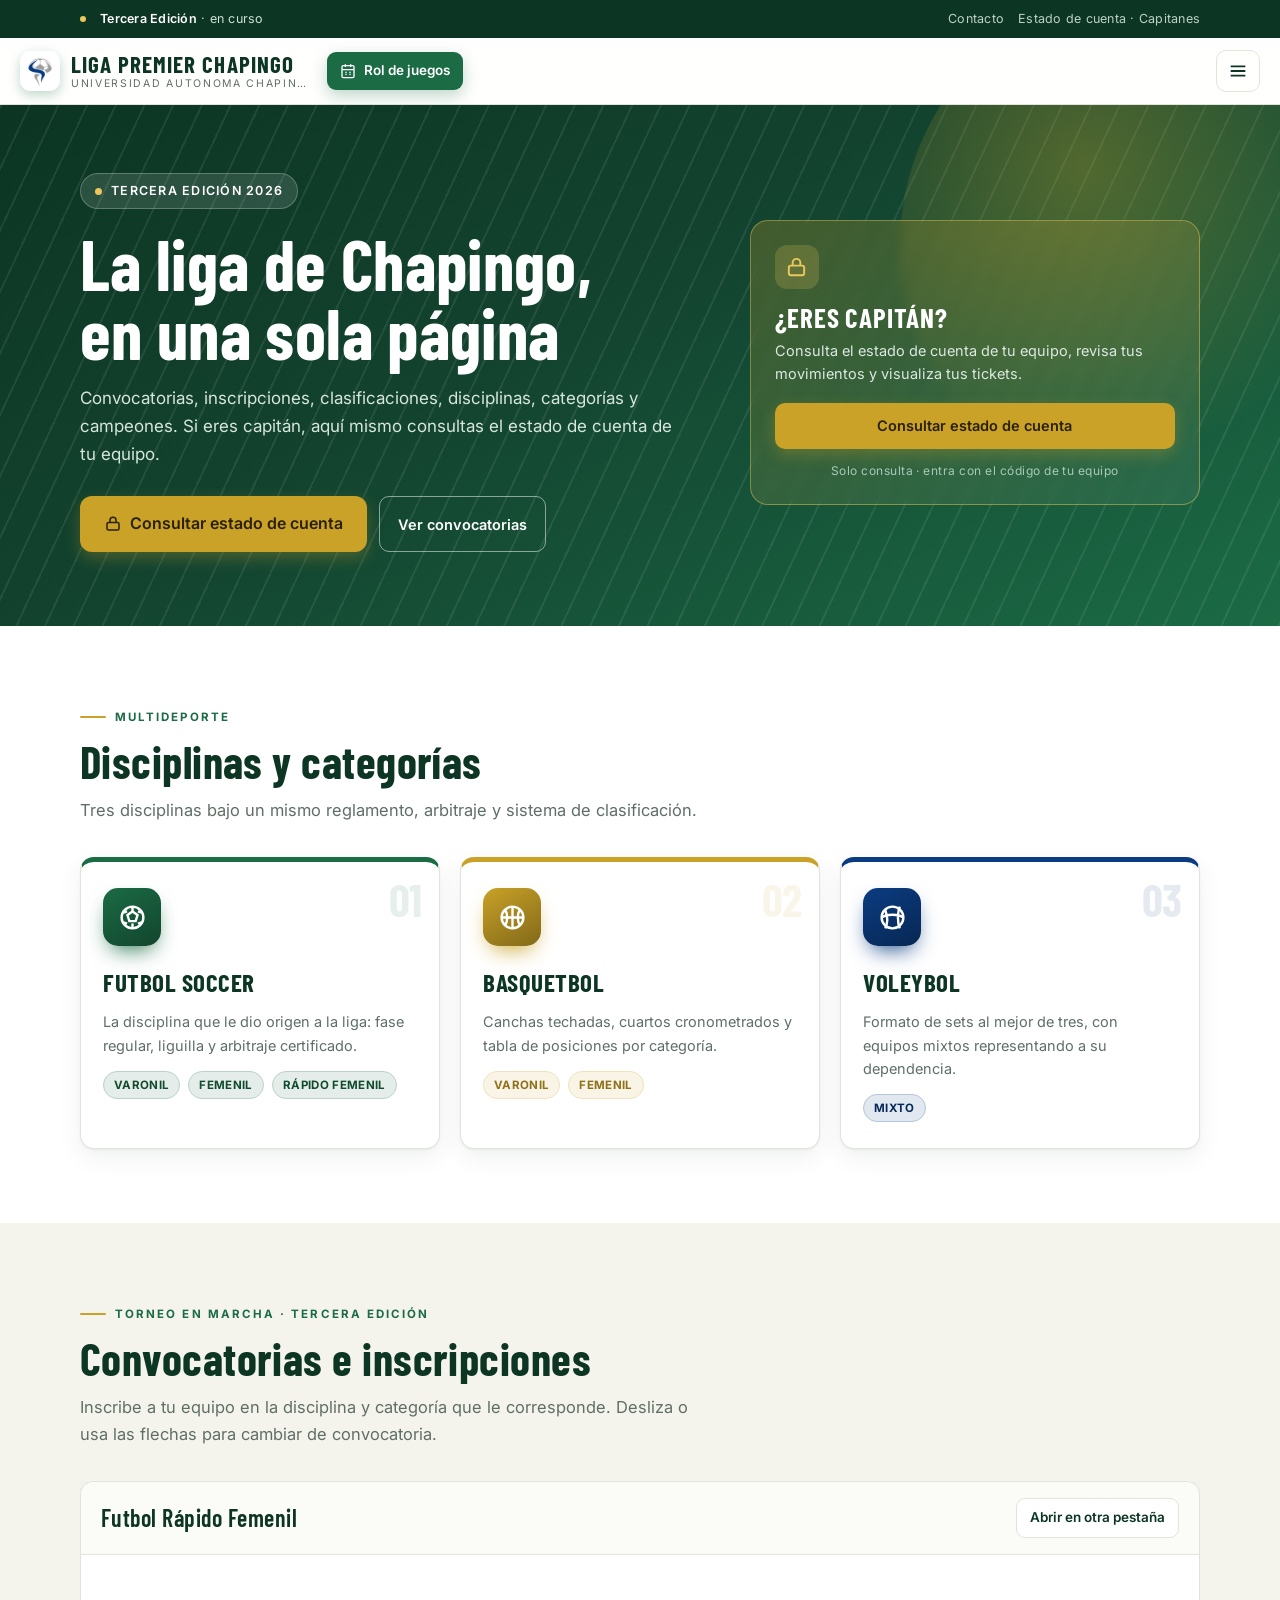
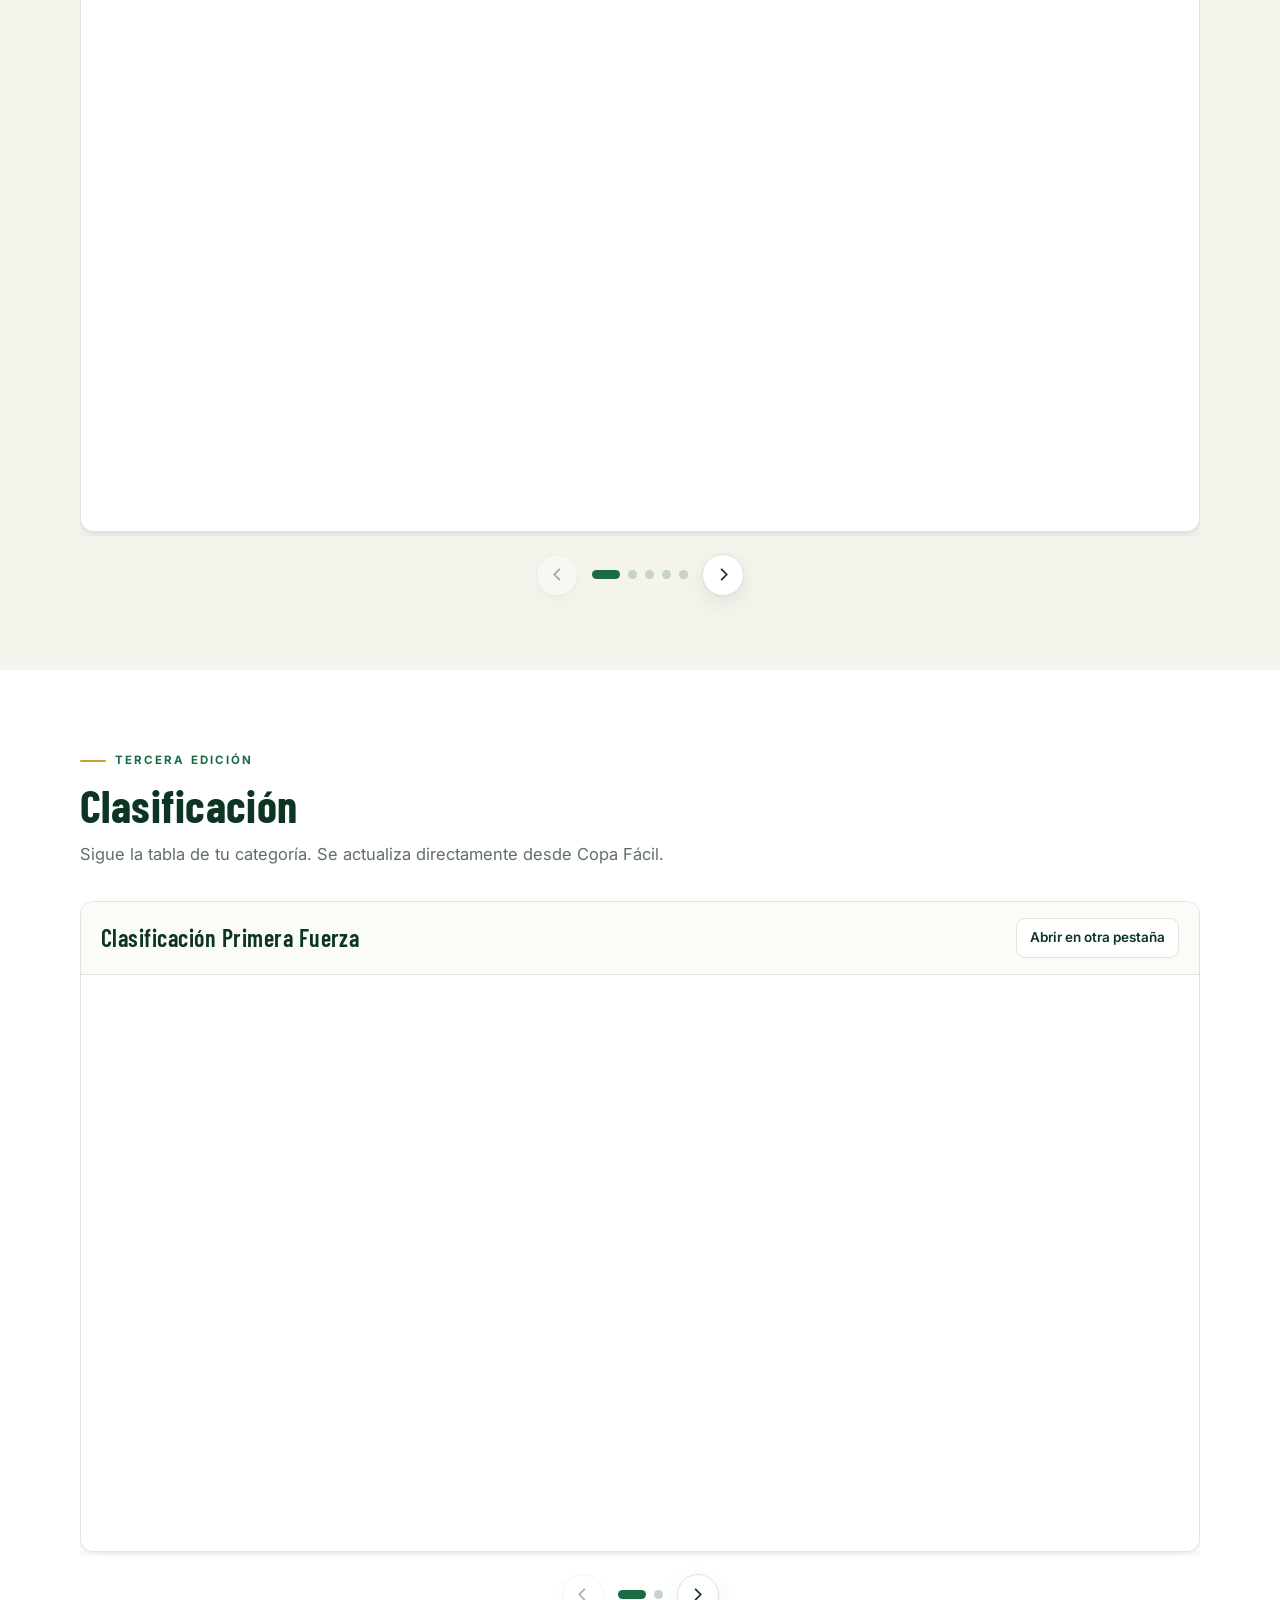
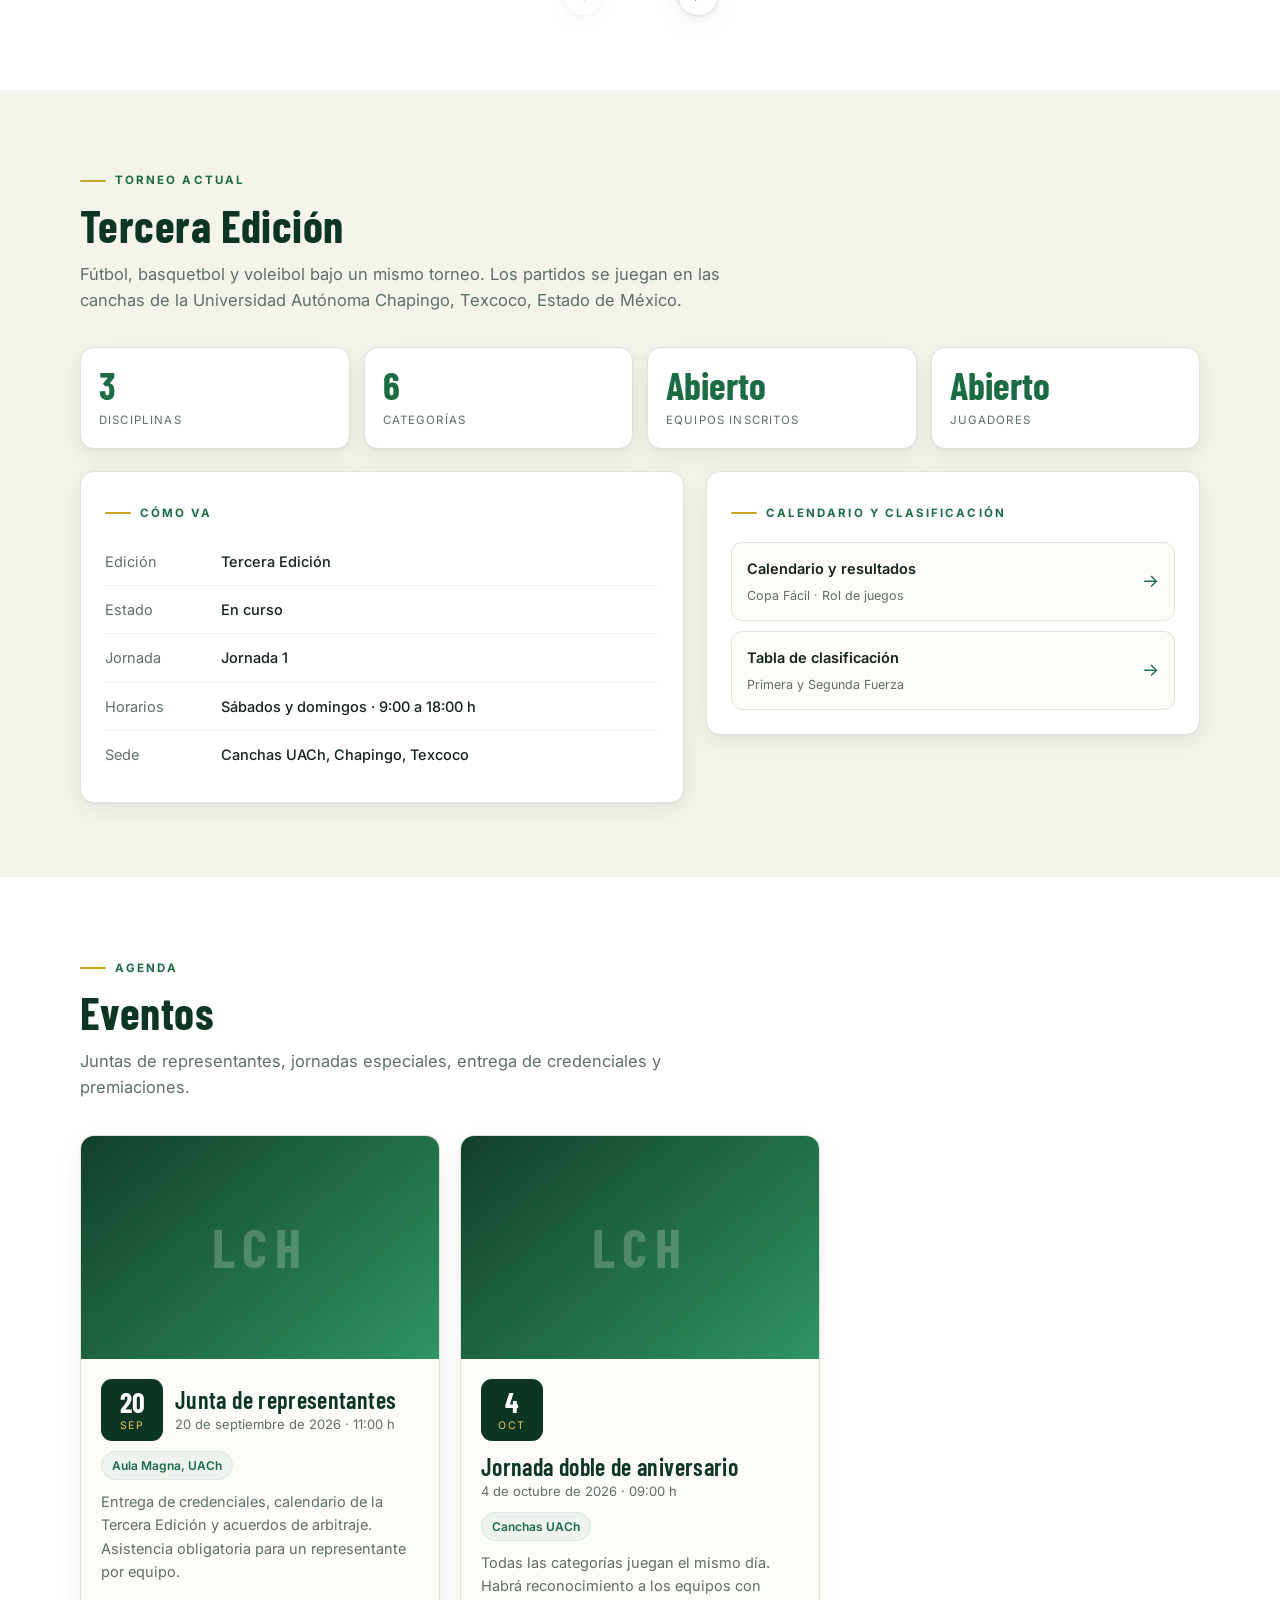
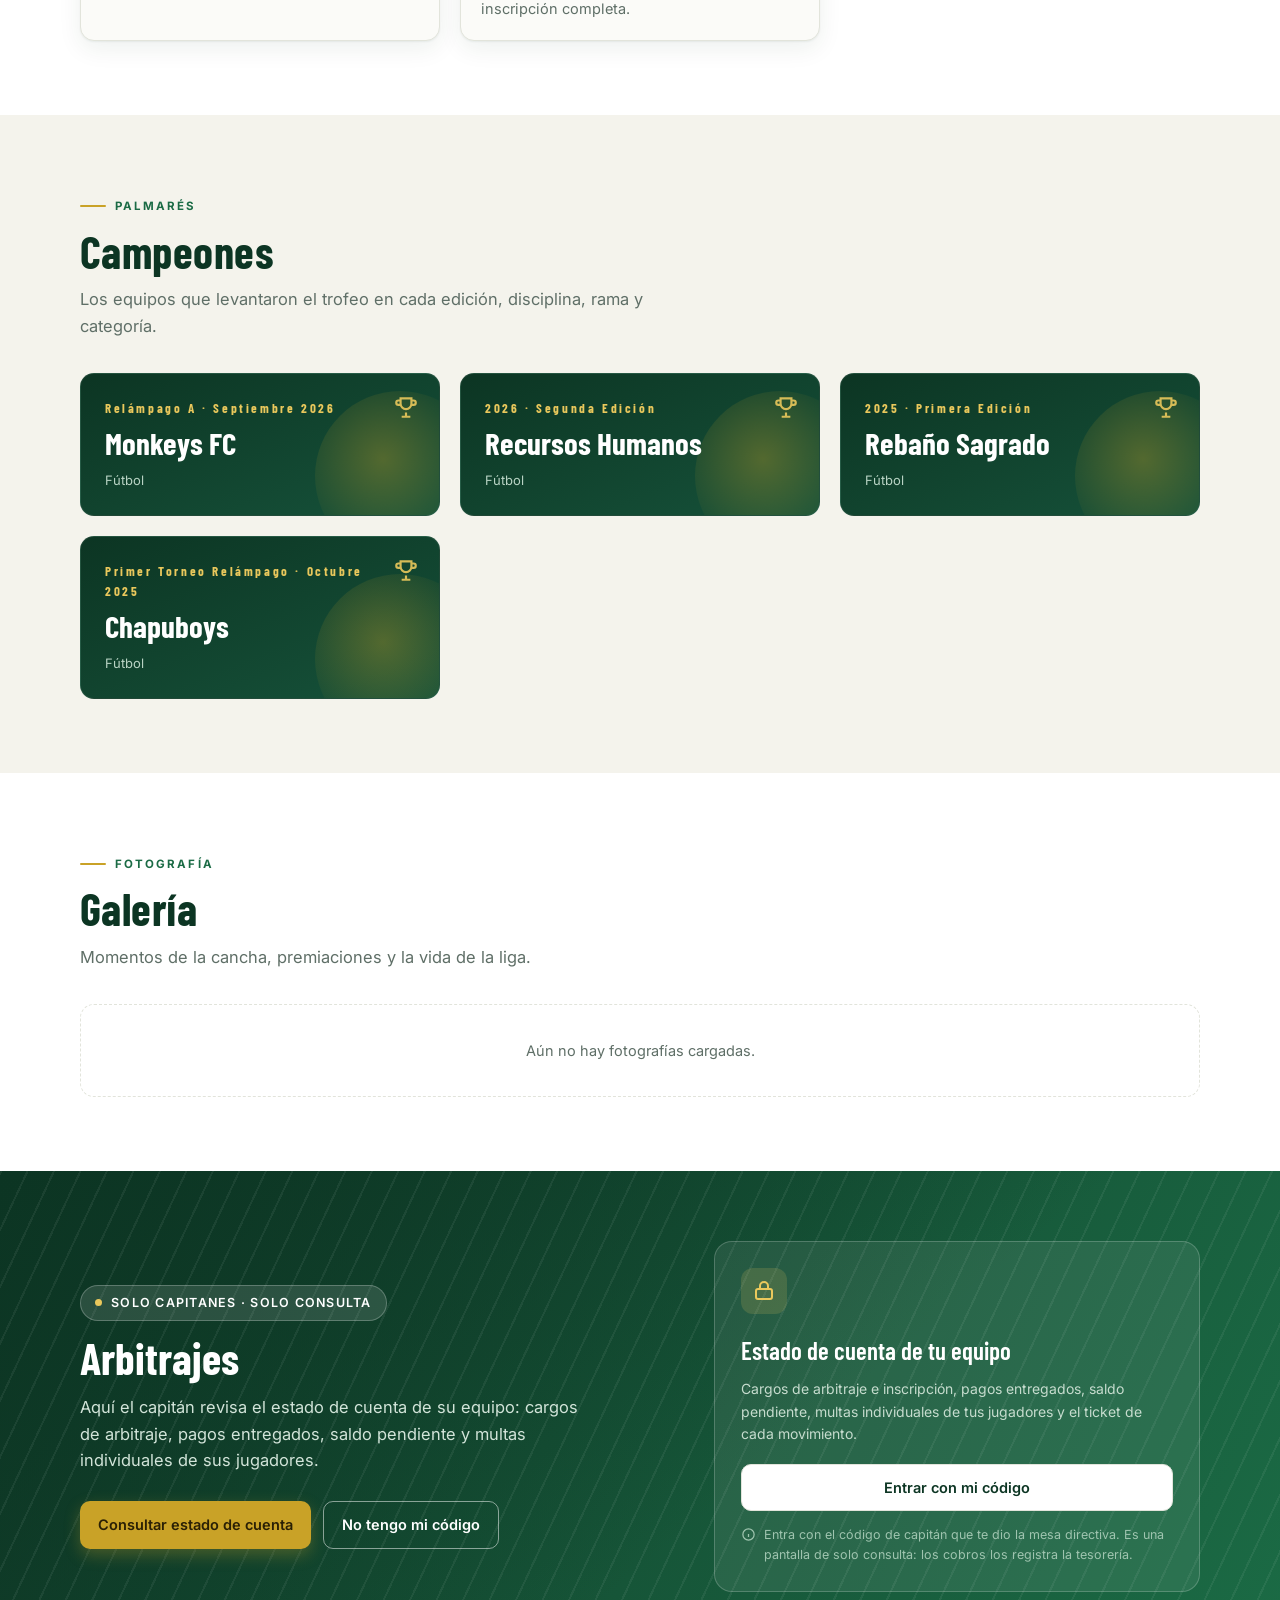
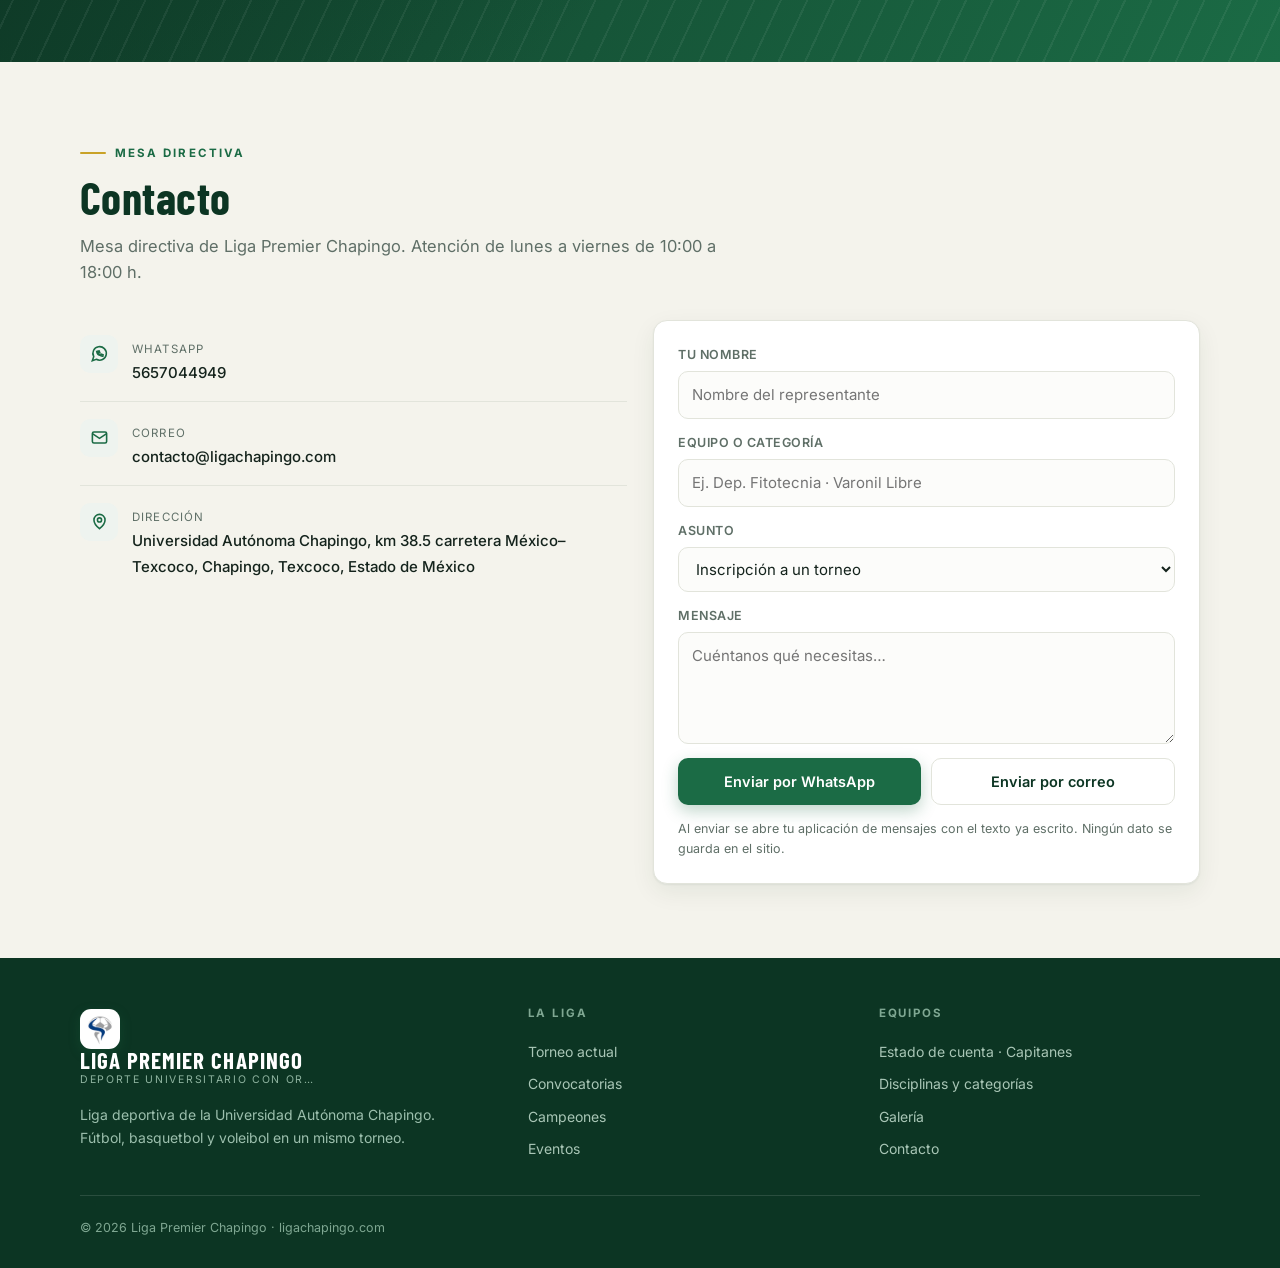
==== commit 55b89ae4: "pass" ====
--- a/index.html
+++ b/index.html
@@ -3,13 +3,13 @@
 <head>
 <meta charset="utf-8">
 <meta name="viewport" content="width=device-width, initial-scale=1, viewport-fit=cover">
-<title>Liga Chapingo</title>
-<meta name="description" content="Liga Chapingo — inscripciones, clasificaciones, convocatorias, torneo actual, disciplinas y categorías, campeones, galería y el portal donde los capitanes consultan el estado de cuenta de su equipo.">
+<title>Liga Premier Chapingo</title>
+<meta name="description" content="Liga Premier Chapingo — inscripciones, clasificaciones, convocatorias, torneo actual, disciplinas y categorías, campeones, galería y el portal donde los capitanes consultan el estado de cuenta de su equipo.">
 <meta name="theme-color" content="#1B6B45">
 <link rel="manifest" href="manifest.webmanifest">
 <link rel="icon" href="icono-192.png">
 <link rel="apple-touch-icon" href="icono-180.png">
-<meta property="og:title" content="Liga Chapingo">
+<meta property="og:title" content="Liga Premier Chapingo">
 <meta property="og:description" content="Deporte universitario con orden y palabra. Convocatorias, torneo actual, disciplinas y categorías, y campeones.">
 <meta property="og:type" content="website">
 <meta property="og:image" content="icono-512.png">
@@ -17,7 +17,7 @@
 <link rel="preconnect" href="https://fonts.gstatic.com" crossorigin>
 <link href="https://fonts.googleapis.com/css2?family=Barlow+Condensed:wght@500;600;700&family=Inter:wght@400;500;600;700&display=swap" rel="stylesheet">
 <style>
-/* ===================== Identidad Liga Chapingo ===================== */
+/* ===================== Identidad Liga Premier Chapingo ===================== */
 :root{
   --verde-900:#0C3523;
   --verde-800:#123F2B;
@@ -380,9 +380,9 @@
 <header class="barra">
   <div class="wrap">
     <a class="marca" href="#inicio">
-      <img class="escudo" src="icono-192.png" alt="Escudo de Liga Chapingo">
+      <img class="escudo" src="icono-192.png" alt="Escudo de Liga Premier Chapingo">
       <span class="txt">
-        <span class="n">Liga Chapingo</span>
+        <span class="n">Liga Premier Chapingo</span>
         <span class="s" id="marca-sub">Universidad Autónoma Chapingo</span>
       </span>
     </a>
@@ -797,7 +797,7 @@
         <a class="marca" href="#inicio" style="margin-bottom:14px">
           <img class="escudo" src="icono-192.png" alt="">
           <span class="txt">
-            <span class="n">Liga Chapingo</span>
+            <span class="n">Liga Premier Chapingo</span>
             <span class="s" id="pie-lema">Deporte universitario</span>
           </span>
         </a>
@@ -820,7 +820,7 @@
       </div>
     </div>
     <div class="abajo">
-      <span>© <span id="anio">2026</span> Liga Chapingo · ligachapingo.com</span>
+      <span>© <span id="anio">2026</span> Liga Premier Chapingo · ligachapingo.com</span>
       <span class="sep"></span>
       <span id="pie-rev"></span>
     </div>
@@ -839,7 +839,7 @@
 
 /* ---------- contenido de respaldo (si contenido.php no responde) ---------- */
 var DEFECTO = {
-  sitio:{nombre:'Liga Chapingo', lema:'Deporte universitario con orden y palabra', subtitulo:'Universidad Autónoma Chapingo'},
+  sitio:{nombre:'Liga Premier Chapingo', lema:'Deporte universitario con orden y palabra', subtitulo:'Universidad Autónoma Chapingo'},
   hero:{eyebrow:'Tercera Edición 2026', titulo:'La liga de Chapingo, en una sola página',
         texto:'Convocatorias, inscripciones, clasificaciones, disciplinas, categorías y campeones. Si eres capitán, aquí mismo consultas el estado de cuenta de tu equipo.'},
   torneo:{nombre:'Tercera Edición', estado:'En curso', jornada:'Jornada 1',
@@ -863,7 +863,7 @@
   arbitrajes:{titulo:'Arbitrajes', url:'arbitrajes/',
               texto:'Aquí el capitán revisa el estado de cuenta de su equipo: cargos de arbitraje, pagos entregados, saldo pendiente y multas individuales de sus jugadores.',
               aviso:'Entra con el código de capitán que te dio la mesa directiva. Es una pantalla de solo consulta: los cobros los registra la tesorería.'},
-  contacto:{texto:'Mesa directiva de Liga Chapingo. Atención de lunes a viernes de 10:00 a 18:00 h.',
+  contacto:{texto:'Mesa directiva de Liga Premier Chapingo. Atención de lunes a viernes de 10:00 a 18:00 h.',
             correo:'contacto@ligachapingo.com', whatsapp:'5657044949', telefono:'',
             direccion:'Universidad Autónoma Chapingo, km 38.5 carretera México–Texcoco, Chapingo, Texcoco, Estado de México',
             facebook:'', instagram:'', tiktok:''}
@@ -901,7 +901,7 @@
   C = C || {};
   var sitio = C.sitio || {}, hero = C.hero || {}, T = C.torneo || {}, AR = C.arbitrajes || {}, CO = C.contacto || {};
 
-  document.title = (sitio.nombre || 'Liga Chapingo') + (T.nombre ? ' · ' + T.nombre : '');
+  document.title = (sitio.nombre || 'Liga Premier Chapingo') + (T.nombre ? ' · ' + T.nombre : '');
   if(sitio.subtitulo) $('marca-sub').textContent = sitio.subtitulo;
   if(sitio.lema) $('pie-lema').textContent = sitio.lema;
   $('anio').textContent = String(new Date().getFullYear());
@@ -1030,12 +1030,12 @@
   $('c-forma').onsubmit = function(ev){
     ev.preventDefault();
     if(wa) window.open('https://wa.me/' + wa + '?text=' + encodeURIComponent(texto()), '_blank', 'noopener');
-    else if(CO.correo) window.location.href = 'mailto:' + CO.correo + '?subject=' + encodeURIComponent('Liga Chapingo · ' + $('f-asunto').value) + '&body=' + encodeURIComponent(texto());
+    else if(CO.correo) window.location.href = 'mailto:' + CO.correo + '?subject=' + encodeURIComponent('Liga Premier Chapingo · ' + $('f-asunto').value) + '&body=' + encodeURIComponent(texto());
     else alert('Aún no hay un número de WhatsApp configurado. Escríbenos por correo.');
   };
   $('f-correo').onclick = function(){
     if(!CO.correo) return alert('Aún no hay un correo configurado.');
-    window.location.href = 'mailto:' + CO.correo + '?subject=' + encodeURIComponent('Liga Chapingo · ' + $('f-asunto').value) + '&body=' + encodeURIComponent(texto());
+    window.location.href = 'mailto:' + CO.correo + '?subject=' + encodeURIComponent('Liga Premier Chapingo · ' + $('f-asunto').value) + '&body=' + encodeURIComponent(texto());
   };
 }
 
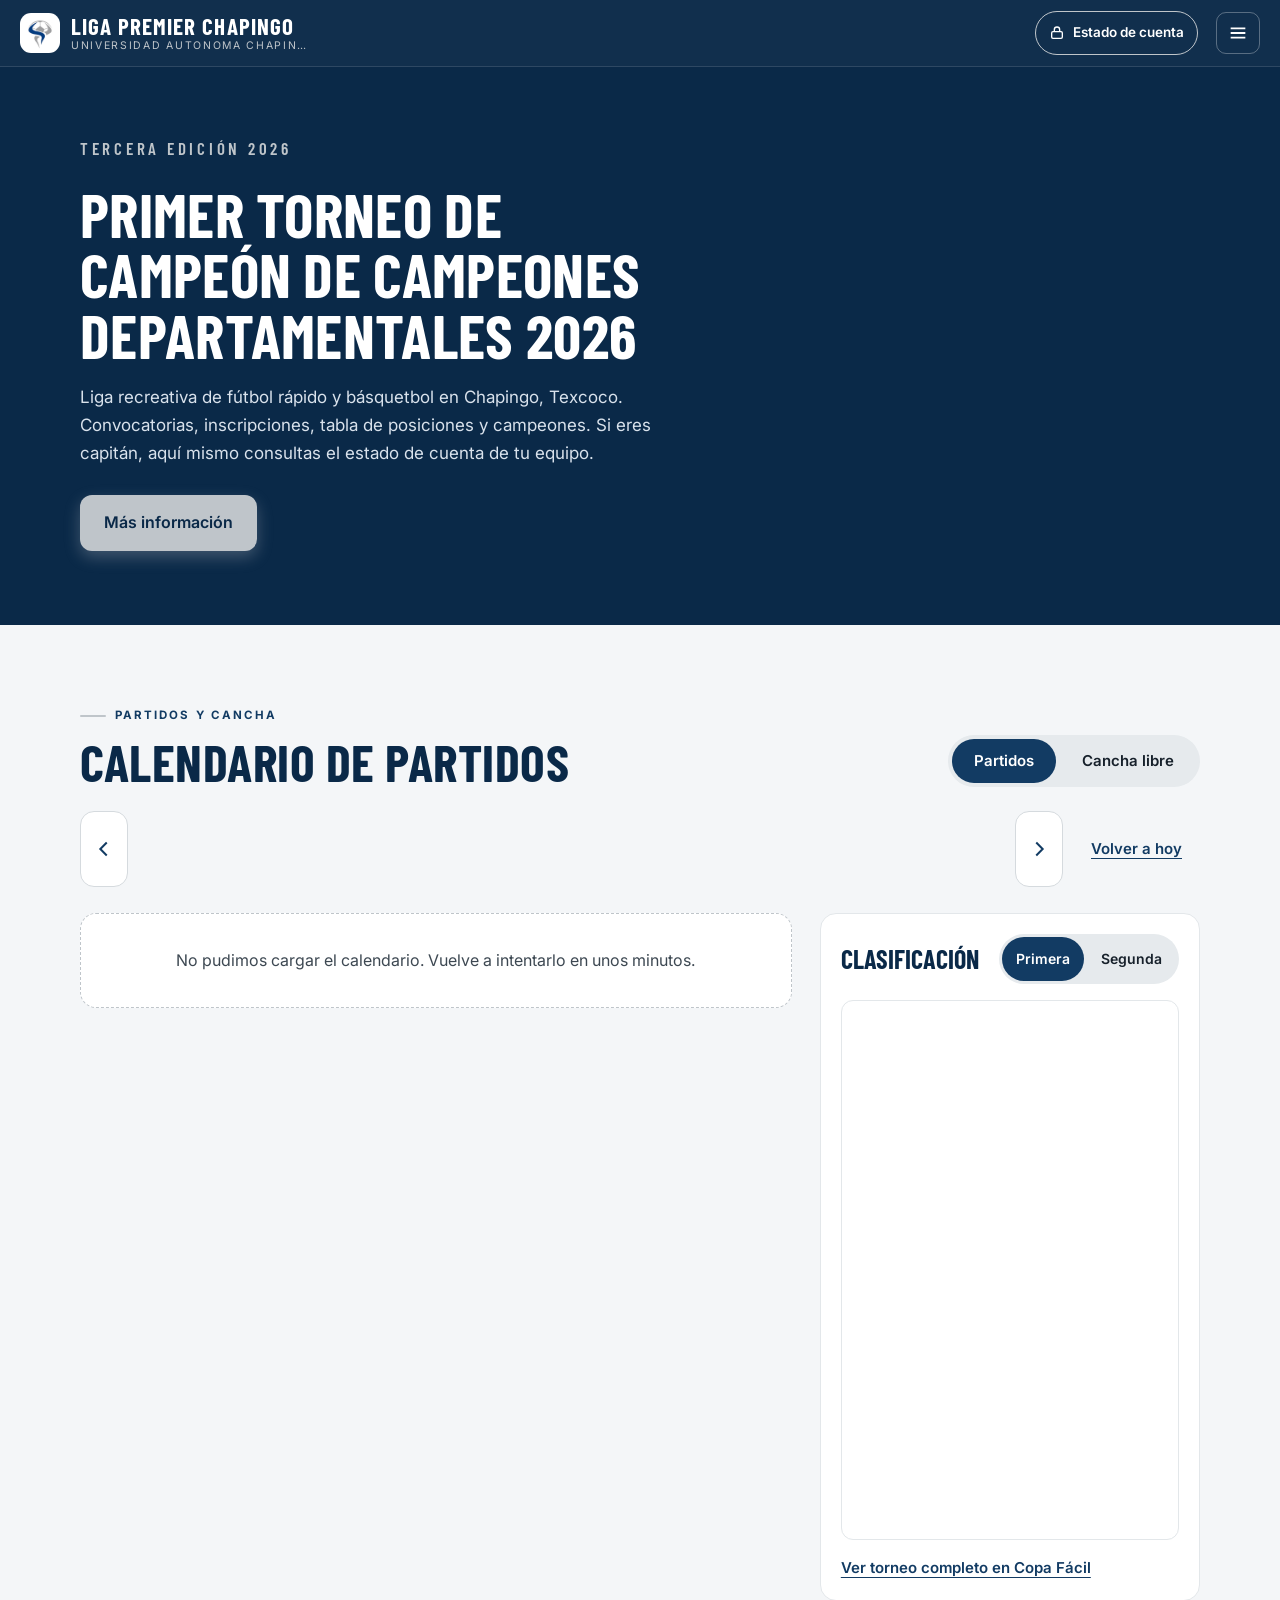
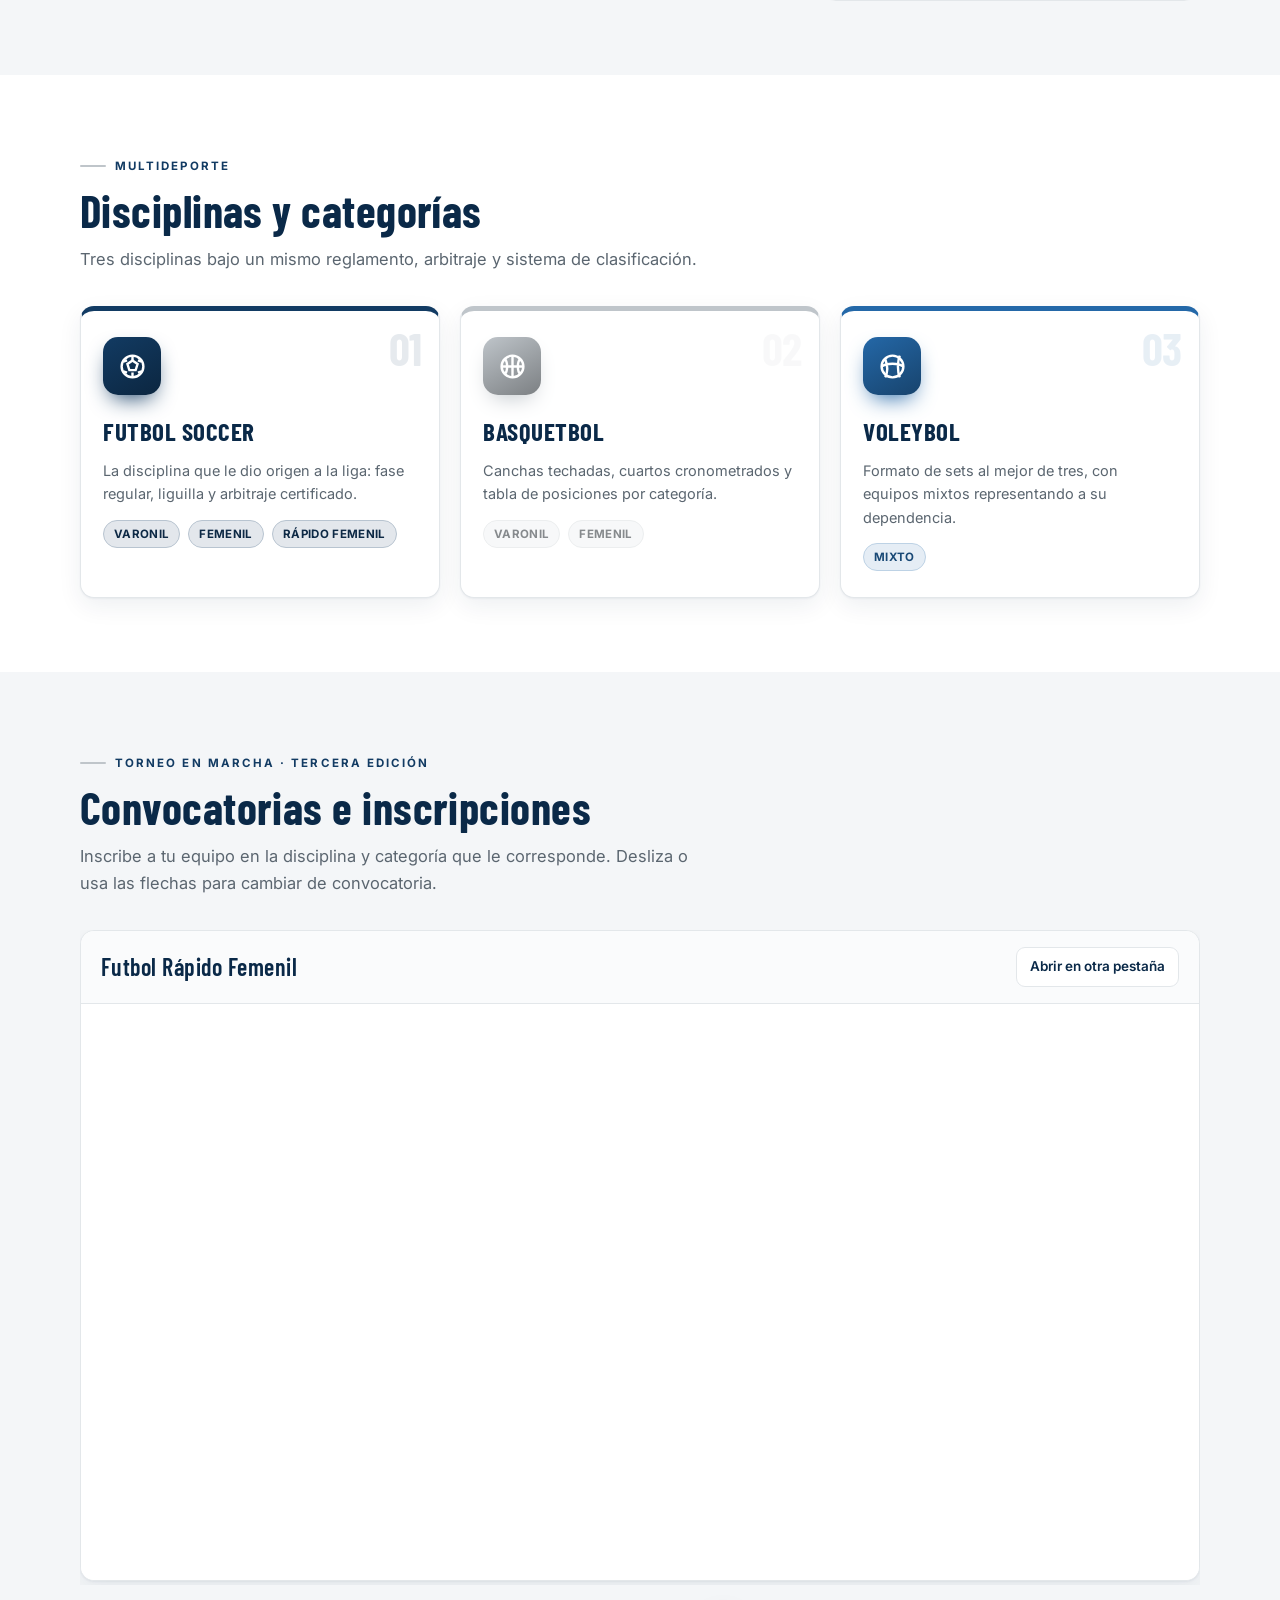
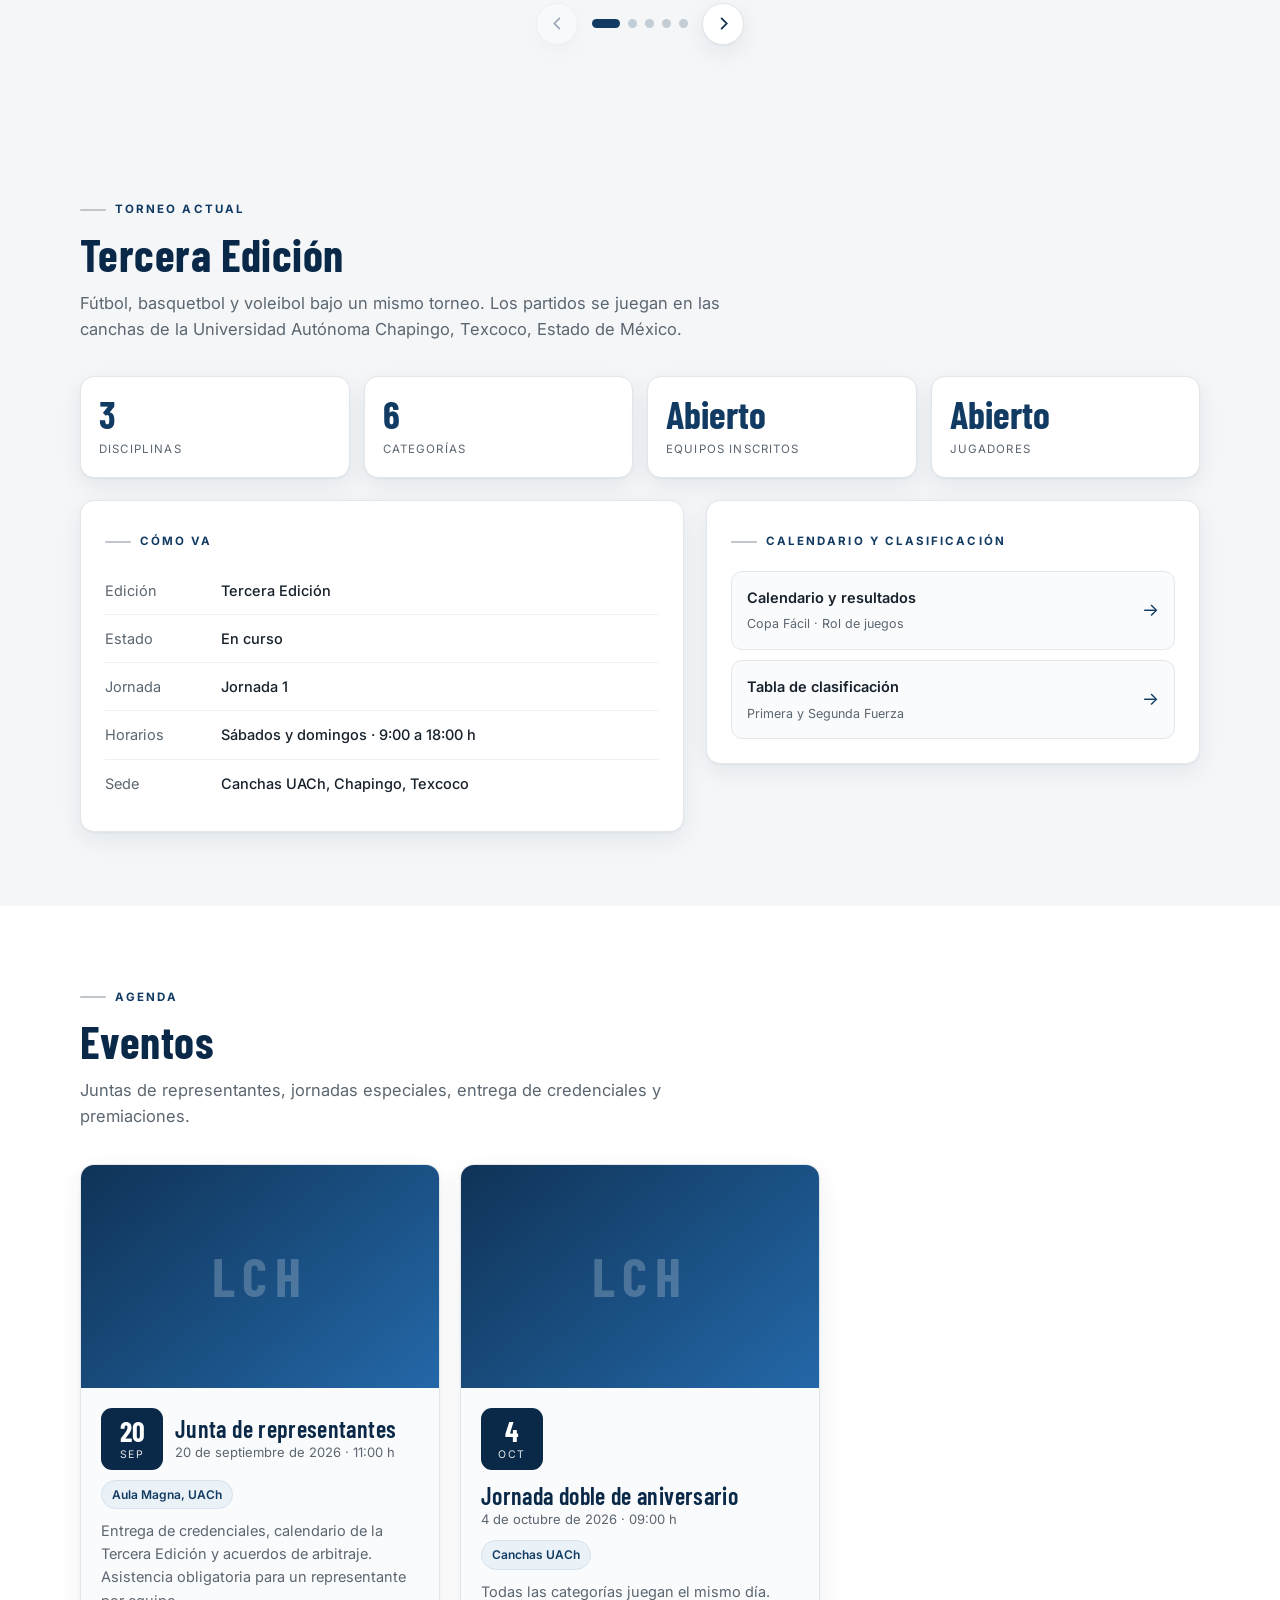
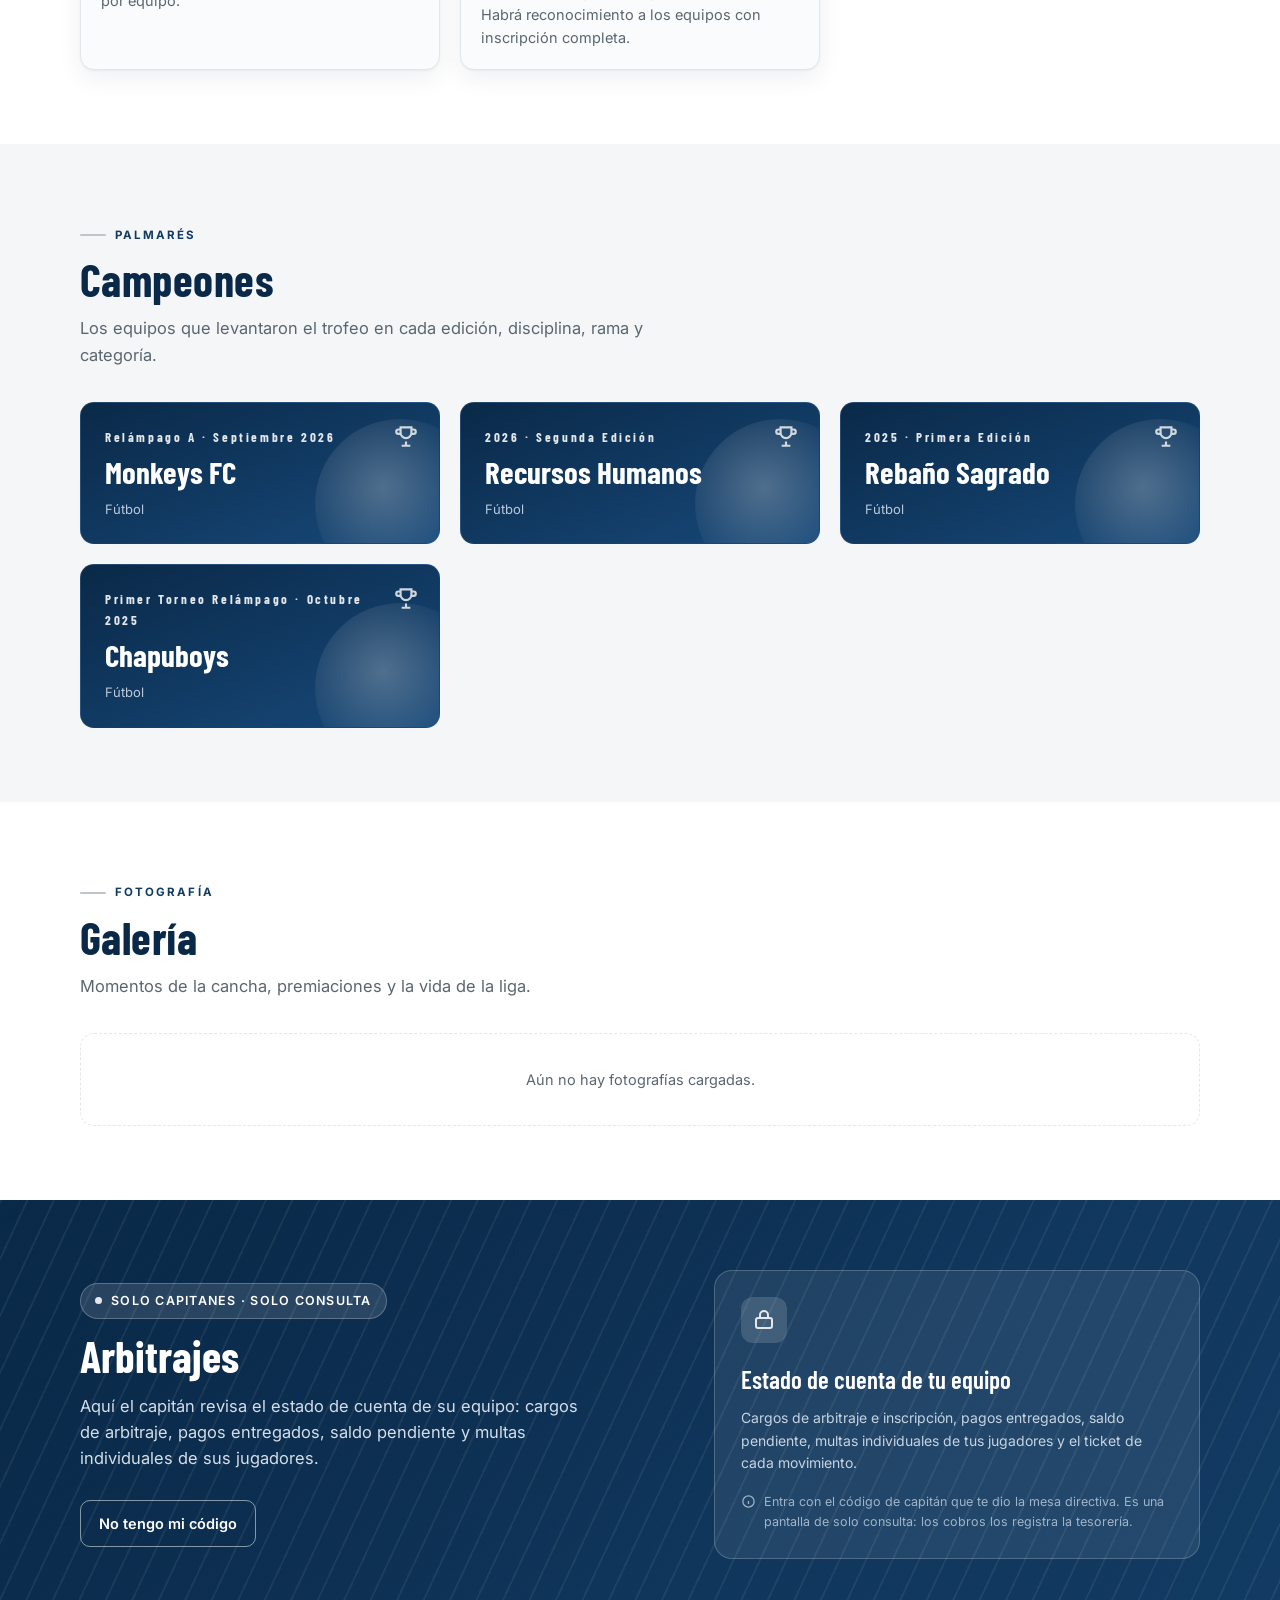
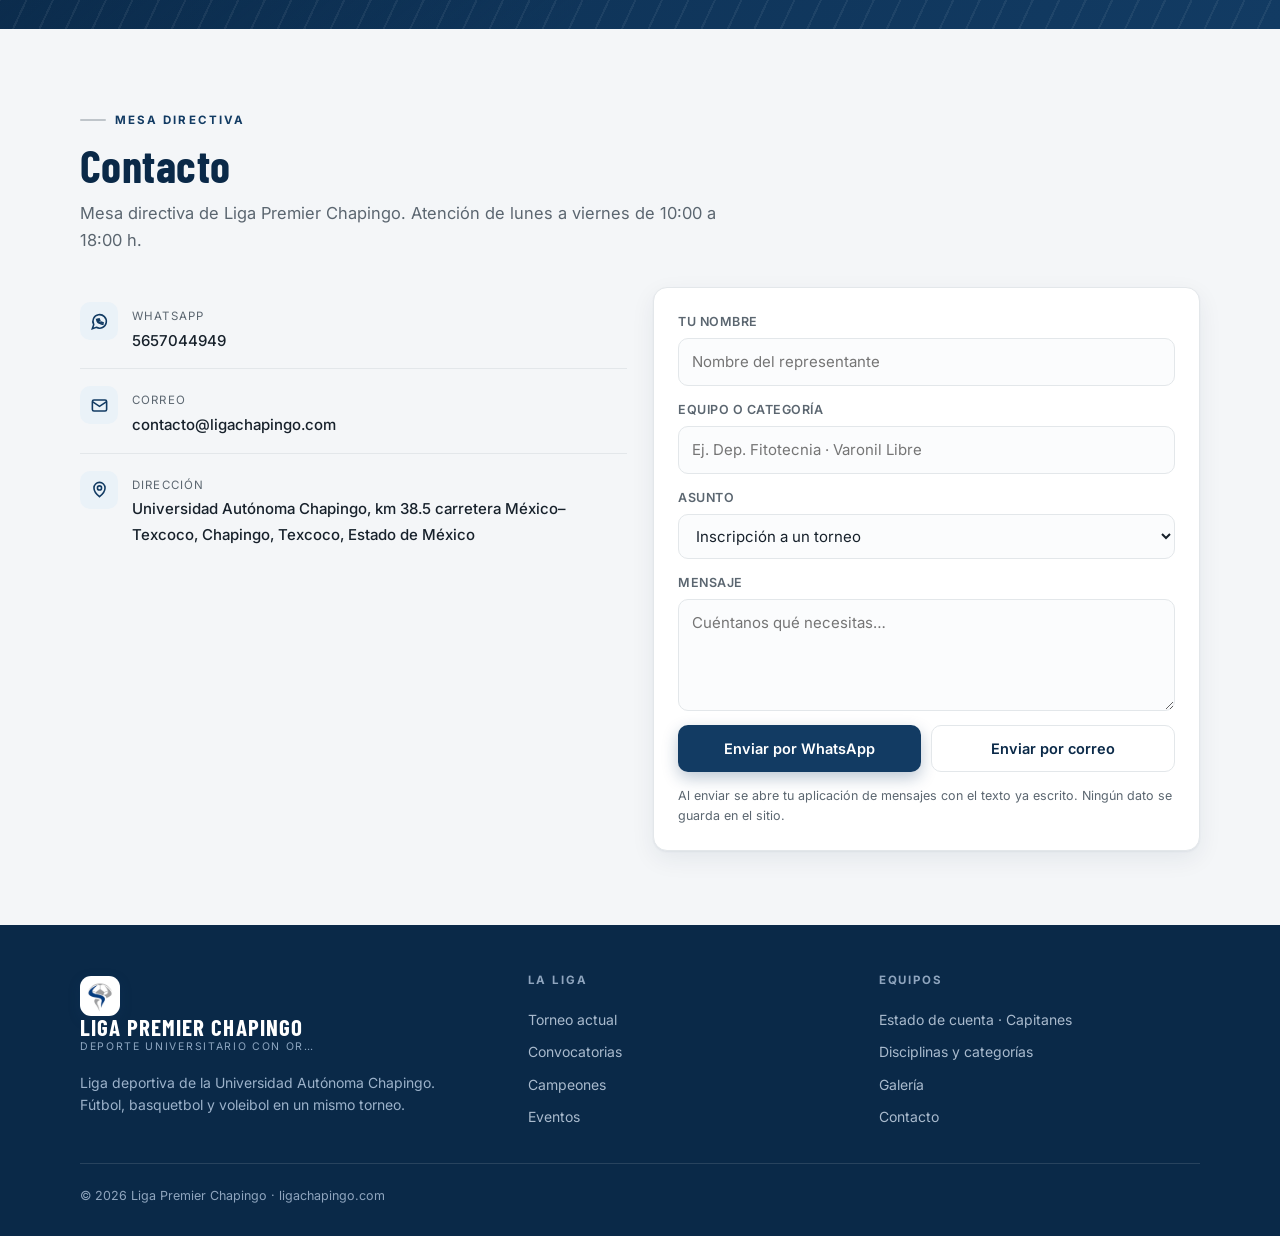
==== commit f7464761: "definitiva 141026" ====
--- a/index.html
+++ b/index.html
@@ -3,44 +3,101 @@
 <head>
 <meta charset="utf-8">
 <meta name="viewport" content="width=device-width, initial-scale=1, viewport-fit=cover">
-<title>Liga Premier Chapingo</title>
-<meta name="description" content="Liga Premier Chapingo — inscripciones, clasificaciones, convocatorias, torneo actual, disciplinas y categorías, campeones, galería y el portal donde los capitanes consultan el estado de cuenta de su equipo.">
-<meta name="theme-color" content="#1B6B45">
+<title>Liga Premier Chapingo · Fútbol rápido y básquetbol en Chapingo, Texcoco</title>
+<meta name="description" content="Liga recreativa de fútbol rápido y básquetbol en Chapingo, Texcoco: convocatorias, rol de juegos, tabla de posiciones, campeones y portal de capitanes.">
+<link rel="canonical" href="https://ligachapingo.com/">
+<meta name="robots" content="index, follow, max-image-preview:large">
+<meta name="theme-color" content="#0A2948">
 <link rel="manifest" href="manifest.webmanifest">
 <link rel="icon" href="icono-192.png">
 <link rel="apple-touch-icon" href="icono-180.png">
-<meta property="og:title" content="Liga Premier Chapingo">
+<meta property="og:site_name" content="Liga Premier Chapingo">
+<meta property="og:locale" content="es_MX">
+<meta property="og:url" content="https://ligachapingo.com/">
+<meta property="og:title" content="Liga Premier Chapingo · Fútbol rápido y básquetbol en Chapingo">
 <meta property="og:description" content="Deporte universitario con orden y palabra. Convocatorias, torneo actual, disciplinas y categorías, y campeones.">
 <meta property="og:type" content="website">
-<meta property="og:image" content="icono-512.png">
+<meta property="og:image" content="https://ligachapingo.com/icono-512.png">
+<meta property="og:image:width" content="512">
+<meta property="og:image:height" content="512">
+<meta property="og:image:alt" content="Escudo de la Liga Premier Chapingo">
+<meta name="twitter:card" content="summary">
+<script type="application/ld+json">
+[
+ {
+  "@context": "https://schema.org",
+  "@type": "SportsOrganization",
+  "@id": "https://ligachapingo.com/#liga",
+  "name": "Liga Premier Chapingo",
+  "alternateName": [
+   "Liga Chapingo",
+   "Premier League Chapingo"
+  ],
+  "url": "https://ligachapingo.com/",
+  "logo": "https://ligachapingo.com/icono-512.png",
+  "description": "Liga recreativa de fútbol rápido y básquetbol en Chapingo, Texcoco: convocatorias, rol de juegos, tabla de posiciones, campeones y portal de capitanes.",
+  "sport": [
+   "Fútbol rápido",
+   "Basquetbol"
+  ],
+  "email": "contacto@ligachapingo.com",
+  "address": {
+   "@type": "PostalAddress",
+   "addressLocality": "Chapingo, Texcoco",
+   "addressRegion": "Estado de México",
+   "addressCountry": "MX"
+  },
+  "areaServed": {
+   "@type": "Place",
+   "name": "Chapingo, Texcoco, Estado de México"
+  },
+  "sameAs": [
+   "https://copafacil.com/ligachapingo"
+  ]
+ },
+ {
+  "@context": "https://schema.org",
+  "@type": "WebSite",
+  "@id": "https://ligachapingo.com/#sitio",
+  "name": "Liga Premier Chapingo",
+  "url": "https://ligachapingo.com/",
+  "inLanguage": "es-MX",
+  "publisher": {
+   "@id": "https://ligachapingo.com/#liga"
+  }
+ }
+]
+</script>
 <link rel="preconnect" href="https://fonts.googleapis.com">
 <link rel="preconnect" href="https://fonts.gstatic.com" crossorigin>
 <link href="https://fonts.googleapis.com/css2?family=Barlow+Condensed:wght@500;600;700&family=Inter:wght@400;500;600;700&display=swap" rel="stylesheet">
 <style>
 /* ===================== Identidad Liga Premier Chapingo ===================== */
 :root{
-  --verde-900:#0C3523;
-  --verde-800:#123F2B;
-  --verde:#1B6B45;
-  --verde-400:#2E9463;
-  --oro:#C9A227;
-  --oro-claro:#EAC85C;
-  --azul:#0B3C81;
-  --azul-claro:#3E6FC4;
-  --crema:#F4F3EC;
+  /* azul Chapingo + plata + blanco (04-oct-2026) · mismos tonos que el portal de capitanes y «Busca un rival».
+     Los nombres de variable se conservan para no tocar el resto de las reglas. */
+  --verde-900:#0A2948;
+  --verde-800:#0F3357;
+  --verde:#123B63;
+  --verde-400:#2468A8;
+  --oro:#BFC5CA;
+  --oro-claro:#E4E8EB;
+  --azul:#2468A8;
+  --azul-claro:#6FA3D8;
+  --crema:#F4F6F8;
   --papel:#FFFFFF;
-  --tinta:#14231C;
-  --gris:#5F6F67;
-  --linea:#E2E4DB;
-  --sombra:0 1px 2px rgba(12,53,35,.06),0 8px 24px rgba(12,53,35,.07);
-  --sombra-alta:0 18px 48px rgba(12,53,35,.16);
+  --tinta:#17212B;
+  --gris:#5B6670;
+  --linea:#E3E7EA;
+  --sombra:0 1px 2px rgba(10,41,72,.05),0 8px 24px rgba(10,41,72,.07);
+  --sombra-alta:0 18px 48px rgba(10,41,72,.16);
   --r:14px;
   --ancho:1160px;
   --display:'Barlow Condensed',Impact,'Arial Narrow',sans-serif;
   --texto:'Inter',-apple-system,BlinkMacSystemFont,'Segoe UI',Roboto,Helvetica,Arial,sans-serif;
 }
 *{box-sizing:border-box}
-html{scroll-behavior:smooth;scroll-padding-top:96px;-webkit-text-size-adjust:100%}
+html{scroll-behavior:smooth;scroll-padding-top:82px;-webkit-text-size-adjust:100%}
 body{margin:0;background:var(--crema);color:var(--tinta);font-family:var(--texto);font-size:16px;line-height:1.6;overflow-x:hidden}
 img{max-width:100%;display:block}
 a{color:inherit}
@@ -49,35 +106,35 @@
 .sr{position:absolute;width:1px;height:1px;overflow:hidden;clip:rect(0 0 0 0);white-space:nowrap}
 
 /* ===================== Barra superior ===================== */
-.cinta{background:var(--verde-900);color:#CFE3D8;font-size:12.5px;letter-spacing:.02em}
+.cinta{background:var(--verde-900);color:#D5DEE8;font-size:12.5px;letter-spacing:.02em}
 .cinta .wrap{display:flex;align-items:center;gap:14px;min-height:38px;flex-wrap:wrap}
 .cinta b{color:#fff;font-weight:600}
 .cinta .punto{width:6px;height:6px;border-radius:50%;background:var(--oro-claro);flex:none;animation:latido 2.4s ease-in-out infinite}
 @keyframes latido{0%,100%{opacity:1}50%{opacity:.35}}
 .cinta .sep{flex:1}
-.cinta a{color:#CFE3D8;text-decoration:none;opacity:.9}
+.cinta a{color:#D5DEE8;text-decoration:none;opacity:.9}
 .cinta a:hover{color:#fff;opacity:1}
 
 /* ===================== Encabezado ===================== */
 header.barra{position:sticky;top:0;z-index:60;background:rgba(255,255,255,.94);backdrop-filter:blur(10px);border-bottom:1px solid var(--linea)}
 header.barra .wrap{display:flex;align-items:center;gap:18px;min-height:66px;max-width:1440px}
 .marca{display:flex;align-items:center;gap:11px;text-decoration:none;min-width:0}
-.marca .escudo{width:40px;height:40px;border-radius:11px;flex:none;box-shadow:0 4px 12px rgba(27,107,69,.28)}
+.marca .escudo{width:40px;height:40px;border-radius:11px;flex:none;box-shadow:0 4px 12px rgba(18,59,99,.28)}
 .marca .txt{display:flex;flex-direction:column;line-height:1;min-width:0}
 .marca .n{font-family:var(--display);font-weight:700;font-size:23px;letter-spacing:.045em;text-transform:uppercase;color:var(--verde-900);
   white-space:nowrap;overflow:hidden;text-overflow:ellipsis}
 .marca .s{font-size:10.5px;letter-spacing:.16em;text-transform:uppercase;color:var(--gris);margin-top:3px;
   white-space:nowrap;overflow:hidden;text-overflow:ellipsis;max-width:34ch}
 nav.menu{display:flex;align-items:center;gap:2px;margin-left:auto}
-nav.menu a{padding:9px 8px;border-radius:9px;text-decoration:none;font-size:13.5px;font-weight:500;color:#2C3B33;white-space:nowrap}
-nav.menu a:hover{background:#EDF2EE;color:var(--verde)}
+nav.menu a{padding:9px 8px;border-radius:9px;text-decoration:none;font-size:13.5px;font-weight:500;color:#2A3644;white-space:nowrap}
+nav.menu a:hover{background:#EAF2F8;color:var(--verde)}
 nav.menu a.destacado{color:var(--verde);font-weight:600}
 .btn{display:inline-flex;align-items:center;justify-content:center;gap:8px;border:0;border-radius:10px;padding:11px 18px;font-size:14.5px;font-weight:600;text-decoration:none;cursor:pointer;transition:transform .12s ease,box-shadow .12s ease,background .12s ease}
 .btn:active{transform:translateY(1px)}
-.btn.verde{background:var(--verde);color:#fff;box-shadow:0 6px 16px rgba(27,107,69,.28)}
-.btn.verde:hover{background:#175B3B}
-.btn.oro{background:var(--oro);color:#2A2005;box-shadow:0 6px 16px rgba(201,162,39,.3)}
-.btn.oro:hover{background:#B99020}
+.btn.verde{background:var(--verde);color:#fff;box-shadow:0 6px 16px rgba(18,59,99,.28)}
+.btn.verde:hover{background:#0F3357}
+.btn.oro{background:var(--oro);color:#0A2948;box-shadow:0 6px 16px rgba(191,197,202,.3)}
+.btn.oro:hover{background:#AEB5BC}
 .btn.linea{background:transparent;color:#fff;border:1.5px solid rgba(255,255,255,.5)}
 .btn.linea:hover{background:rgba(255,255,255,.12);border-color:#fff}
 .btn.claro{background:#fff;color:var(--verde-900);border:1px solid var(--linea)}
@@ -87,53 +144,53 @@
 .hamb svg{width:22px;height:22px}
 
 /* menú móvil */
-.cajon{position:fixed;inset:0;z-index:70;background:rgba(12,53,35,.5);opacity:0;pointer-events:none;transition:opacity .2s ease}
+.cajon{position:fixed;inset:0;z-index:70;background:rgba(10,41,72,.5);opacity:0;pointer-events:none;transition:opacity .2s ease}
 .cajon.abierto{opacity:1;pointer-events:auto}
 .cajon .panel{position:absolute;top:0;right:0;bottom:0;width:min(320px,86vw);background:#fff;padding:22px 20px;display:flex;flex-direction:column;gap:4px;transform:translateX(100%);transition:transform .22s ease;overflow-y:auto}
 .cajon.abierto .panel{transform:none}
-.cajon .panel a{padding:13px 12px;border-radius:10px;text-decoration:none;font-weight:500;color:#22302A;border-bottom:1px solid #F0F2EE}
+.cajon .panel a{padding:13px 12px;border-radius:10px;text-decoration:none;font-weight:500;color:#1F2A36;border-bottom:1px solid #EEF1F3}
 .cajon .panel a:last-of-type{border-bottom:0}
-.cajon .cerrar{align-self:flex-end;background:#F1F3EE;border:0;border-radius:9px;width:38px;height:38px;font-size:20px;cursor:pointer;color:var(--verde-900);margin-bottom:8px}
+.cajon .cerrar{align-self:flex-end;background:#EEF1F3;border:0;border-radius:9px;width:38px;height:38px;font-size:20px;cursor:pointer;color:var(--verde-900);margin-bottom:8px}
 
 /* ===================== Portada ===================== */
-.portada{position:relative;background:linear-gradient(150deg,var(--verde-900) 0%,#134430 45%,var(--verde) 100%);color:#fff;overflow:hidden}
+.portada{position:relative;background:linear-gradient(150deg,var(--verde-900) 0%,#0E3256 45%,var(--verde) 100%);color:#fff;overflow:hidden}
 .portada::before{content:"";position:absolute;inset:0;opacity:.14;
   background-image:repeating-linear-gradient(115deg,rgba(255,255,255,.55) 0 2px,transparent 2px 26px)}
 .portada::after{content:"";position:absolute;right:-140px;top:-120px;width:520px;height:520px;border-radius:50%;
-  background:radial-gradient(circle at 35% 35%,rgba(201,162,39,.34),transparent 62%)}
+  background:radial-gradient(circle at 35% 35%,rgba(191,197,202,.34),transparent 62%)}
 .portada .wrap{position:relative;z-index:2;display:grid;grid-template-columns:1.25fr .9fr;gap:44px;align-items:center;padding-block:68px 74px}
 .pill{display:inline-flex;align-items:center;gap:9px;background:rgba(255,255,255,.12);border:1px solid rgba(255,255,255,.24);
   border-radius:999px;padding:7px 14px;font-size:12.5px;font-weight:600;letter-spacing:.1em;text-transform:uppercase}
 .pill .brillo{width:7px;height:7px;border-radius:50%;background:var(--oro-claro)}
 .portada h1{font-family:var(--display);font-weight:700;font-size:clamp(40px,6.4vw,70px);line-height:.98;letter-spacing:.005em;margin:20px 0 0;text-wrap:balance}
 .portada h1 em{font-style:normal;color:var(--oro-claro)}
-.portada p.entrada{font-size:17px;line-height:1.65;color:#D7E6DD;max-width:54ch;margin:18px 0 0}
+.portada p.entrada{font-size:17px;line-height:1.65;color:#D9E2EC;max-width:54ch;margin:18px 0 0}
 .acciones{display:flex;flex-wrap:wrap;gap:12px;margin-top:28px}
 .tarjeta-torneo{background:rgba(255,255,255,.07);border:1px solid rgba(255,255,255,.18);border-radius:18px;padding:24px;backdrop-filter:blur(6px)}
 .tarjeta-torneo .cab{display:flex;align-items:center;justify-content:space-between;gap:12px;padding-bottom:14px;border-bottom:1px solid rgba(255,255,255,.16)}
-.tarjeta-torneo .cab .et{font-size:11px;letter-spacing:.16em;text-transform:uppercase;color:#9FC4AF}
+.tarjeta-torneo .cab .et{font-size:11px;letter-spacing:.16em;text-transform:uppercase;color:#9FB4CA}
 .tarjeta-torneo .cab .nom{font-family:var(--display);font-size:26px;font-weight:600;letter-spacing:.02em;line-height:1.1;margin-top:2px}
-.estado-vivo{display:inline-flex;align-items:center;gap:7px;background:rgba(201,162,39,.2);border:1px solid rgba(234,200,92,.45);color:var(--oro-claro);
+.estado-vivo{display:inline-flex;align-items:center;gap:7px;background:rgba(191,197,202,.2);border:1px solid rgba(228,232,235,.45);color:var(--oro-claro);
   border-radius:999px;padding:5px 11px;font-size:11.5px;font-weight:700;letter-spacing:.08em;text-transform:uppercase;white-space:nowrap}
 .mini{display:grid;grid-template-columns:1fr 1fr;gap:2px;margin-top:16px;background:rgba(255,255,255,.1);border-radius:12px;overflow:hidden}
-.mini div{background:rgba(9,42,27,.42);padding:14px 14px}
+.mini div{background:rgba(8,32,58,.42);padding:14px 14px}
 .mini .v{font-family:var(--display);font-size:30px;font-weight:700;line-height:1;color:#fff}
-.mini .e{font-size:11.5px;letter-spacing:.08em;text-transform:uppercase;color:#9FC4AF;margin-top:6px}
-.tarjeta-torneo .pie{margin-top:16px;font-size:13.5px;color:#CBDFD4;display:flex;gap:8px;align-items:flex-start}
+.mini .e{font-size:11.5px;letter-spacing:.08em;text-transform:uppercase;color:#9FB4CA;margin-top:6px}
+.tarjeta-torneo .pie{margin-top:16px;font-size:13.5px;color:#CBD7E4;display:flex;gap:8px;align-items:flex-start}
 .tarjeta-torneo .pie svg{width:16px;height:16px;flex:none;margin-top:2px;opacity:.75}
 .col-der{display:flex;flex-direction:column;gap:18px;min-width:0}
 .btn.grande{padding:15px 24px;font-size:16px;border-radius:12px}
 
 /* ===================== Acceso de capitanes (portada) ===================== */
-.capitan{background:linear-gradient(152deg,rgba(201,162,39,.26),rgba(255,255,255,.06));
-  border:1px solid rgba(234,200,92,.44);border-radius:18px;padding:24px;backdrop-filter:blur(6px)}
-.capitan .ic{width:44px;height:44px;border-radius:12px;background:rgba(234,200,92,.2);color:var(--oro-claro);
+.capitan{background:linear-gradient(152deg,rgba(191,197,202,.26),rgba(255,255,255,.06));
+  border:1px solid rgba(228,232,235,.44);border-radius:18px;padding:24px;backdrop-filter:blur(6px)}
+.capitan .ic{width:44px;height:44px;border-radius:12px;background:rgba(228,232,235,.2);color:var(--oro-claro);
   display:flex;align-items:center;justify-content:center;margin-bottom:14px}
 .capitan .ic svg{width:23px;height:23px}
 .capitan h2{font-family:var(--display);font-weight:700;font-size:27px;letter-spacing:.03em;text-transform:uppercase;
   line-height:1.05;margin:0;color:#fff}
-.capitan p{font-size:14.5px;line-height:1.55;color:#DCE9E1;margin:9px 0 18px}
-.capitan .nota{display:block;margin-top:12px;font-size:12px;letter-spacing:.04em;color:#A9C9B7;text-align:center}
+.capitan p{font-size:14.5px;line-height:1.55;color:#DCE4EE;margin:9px 0 18px}
+.capitan .nota{display:block;margin-top:12px;font-size:12px;letter-spacing:.04em;color:#A9BBD0;text-align:center}
 
 /* ===================== Carrusel de inscripciones y tablas ===================== */
 .carrusel{position:relative}
@@ -142,15 +199,15 @@
 .pista::-webkit-scrollbar{display:none}
 .diapo{flex:0 0 100%;scroll-snap-align:center;min-width:0;display:flex;flex-direction:column;
   background:var(--papel);border:1px solid var(--linea);border-radius:var(--r);box-shadow:var(--sombra);overflow:hidden}
-.diapo-cab{display:flex;align-items:center;gap:12px;flex-wrap:wrap;padding:16px 20px;border-bottom:1px solid var(--linea);background:#FBFBF8}
+.diapo-cab{display:flex;align-items:center;gap:12px;flex-wrap:wrap;padding:16px 20px;border-bottom:1px solid var(--linea);background:#FAFBFC}
 .diapo-cab h3{font-family:var(--display);font-size:24px;font-weight:600;letter-spacing:.02em;line-height:1.1;margin:0;color:var(--verde-900)}
 .diapo-cab .btn{margin-left:auto}
 .marco{position:relative;flex:1 1 auto;min-height:clamp(440px,64vh,700px);background:#fff}
 .marco iframe{width:100%;height:100%;border:0;display:block}
 .pendiente{position:absolute;inset:0;display:flex;flex-direction:column;align-items:center;justify-content:center;
   gap:10px;text-align:center;padding:30px 24px;color:var(--gris);background:
-  repeating-linear-gradient(135deg,#FBFBF8 0 12px,#F6F7F2 12px 24px)}
-.pendiente .ic{width:52px;height:52px;border-radius:14px;background:#EEF3EF;color:var(--verde);
+  repeating-linear-gradient(135deg,#FAFBFC 0 12px,#F3F5F7 12px 24px)}
+.pendiente .ic{width:52px;height:52px;border-radius:14px;background:#EAF2F8;color:var(--verde);
   display:flex;align-items:center;justify-content:center}
 .pendiente .ic svg{width:25px;height:25px}
 .pendiente b{font-family:var(--display);font-size:22px;font-weight:600;color:var(--verde-900);letter-spacing:.02em}
@@ -162,7 +219,7 @@
 .flecha[disabled]{opacity:.38;cursor:default}
 .flecha svg{width:19px;height:19px}
 .puntos{display:flex;align-items:center;gap:8px}
-.puntos button{width:9px;height:9px;padding:0;border:0;border-radius:999px;background:#C6D2CA;cursor:pointer;
+.puntos button{width:9px;height:9px;padding:0;border:0;border-radius:999px;background:#C3CDD6;cursor:pointer;
   transition:width .18s ease,background .18s ease}
 .puntos button.on{width:28px;background:var(--verde)}
 
@@ -181,7 +238,7 @@
 
 .tarjeta{background:var(--papel);border:1px solid var(--linea);border-radius:var(--r);box-shadow:var(--sombra);overflow:hidden;display:flex;flex-direction:column;transition:transform .16s ease,box-shadow .16s ease}
 .tarjeta:hover{transform:translateY(-3px);box-shadow:var(--sombra-alta)}
-section.bloque.claro .tarjeta{background:#FBFBF8}
+section.bloque.claro .tarjeta{background:#FAFBFC}
 .tarjeta .cuerpo{padding:20px;display:flex;flex-direction:column;gap:10px;flex:1}
 .tarjeta h3{font-family:var(--display);font-size:24px;font-weight:600;letter-spacing:.015em;line-height:1.15;margin:0;color:var(--verde-900)}
 .tarjeta p{margin:0;color:var(--gris);font-size:14.5px}
@@ -190,9 +247,9 @@
 .foto.vacia::after{content:"LCH";position:absolute;inset:0;display:flex;align-items:center;justify-content:center;
   font-family:var(--display);font-size:54px;font-weight:700;letter-spacing:.14em;color:rgba(255,255,255,.22)}
 .meta{display:flex;flex-wrap:wrap;gap:8px;align-items:center;font-size:12.5px;color:var(--gris)}
-.chip{display:inline-flex;align-items:center;gap:6px;background:#EEF3EF;border:1px solid #DCE6DF;border-radius:999px;padding:4px 10px;font-size:12px;font-weight:600;color:var(--verde)}
-.chip.oro{background:#FBF3DC;border-color:#F0E2B6;color:#87680F}
-.chip.gris{background:#F1F2EF;border-color:var(--linea);color:var(--gris)}
+.chip{display:inline-flex;align-items:center;gap:6px;background:#EAF2F8;border:1px solid #D5E2EE;border-radius:999px;padding:4px 10px;font-size:12px;font-weight:600;color:var(--verde)}
+.chip.oro{background:#EEF1F3;border-color:#D5DADE;color:#4A5560}
+.chip.gris{background:#EEF1F3;border-color:var(--linea);color:var(--gris)}
 .fecha-caja{display:flex;flex-direction:column;align-items:center;justify-content:center;min-width:62px;padding:9px 6px;border-radius:11px;
   background:var(--verde-900);color:#fff;line-height:1;flex:none}
 .fecha-caja .d{font-family:var(--display);font-size:28px;font-weight:700}
@@ -207,14 +264,14 @@
 .stat .e{font-size:11.5px;letter-spacing:.1em;text-transform:uppercase;color:var(--gris);margin-top:7px}
 .datos-torneo{background:var(--papel);border:1px solid var(--linea);border-radius:var(--r);padding:24px;box-shadow:var(--sombra)}
 .lista-datos{display:flex;flex-direction:column;gap:0;margin:16px 0 0}
-.lista-datos div{display:flex;gap:12px;padding:12px 0;border-bottom:1px solid #F0F2EE;font-size:14.5px}
+.lista-datos div{display:flex;gap:12px;padding:12px 0;border-bottom:1px solid #EEF1F3;font-size:14.5px}
 .lista-datos div:last-child{border-bottom:0}
 .lista-datos span:first-child{color:var(--gris);min-width:104px;flex:none}
 .lista-datos span:last-child{font-weight:500}
 .enlaces-torneo{display:flex;flex-direction:column;gap:10px;margin-top:20px}
-.enlace-fila{display:flex;align-items:center;gap:12px;padding:13px 15px;border:1px solid var(--linea);border-radius:11px;background:#FBFBF8;
+.enlace-fila{display:flex;align-items:center;gap:12px;padding:13px 15px;border:1px solid var(--linea);border-radius:11px;background:#FAFBFC;
   text-decoration:none;transition:border-color .14s ease,background .14s ease}
-.enlace-fila:hover{border-color:var(--verde-400);background:#F4F8F5}
+.enlace-fila:hover{border-color:var(--verde-400);background:#F2F6FA}
 .enlace-fila .t{font-weight:600;font-size:14.5px}
 .enlace-fila .n{font-size:12.5px;color:var(--gris)}
 .enlace-fila .fl{margin-left:auto;color:var(--verde);font-size:18px}
@@ -222,21 +279,21 @@
 /* convocatorias */
 .conv{display:flex;gap:18px;align-items:flex-start;background:var(--papel);border:1px solid var(--linea);border-left:4px solid var(--oro);
   border-radius:var(--r);padding:20px 22px;box-shadow:var(--sombra)}
-.conv .ic{width:44px;height:44px;border-radius:11px;background:#FBF3DC;color:#87680F;display:flex;align-items:center;justify-content:center;flex:none}
+.conv .ic{width:44px;height:44px;border-radius:11px;background:#EEF1F3;color:#4A5560;display:flex;align-items:center;justify-content:center;flex:none}
 .conv .ic svg{width:22px;height:22px}
 .conv h3{font-family:var(--display);font-size:23px;font-weight:600;margin:0 0 4px;color:var(--verde-900)}
 .conv p{margin:6px 0 0;color:var(--gris);font-size:14.5px}
 .conv .der{margin-left:auto;display:flex;flex-direction:column;gap:8px;align-items:flex-end;flex:none}
 
 /* campeones */
-.campeon{position:relative;background:linear-gradient(158deg,var(--verde-900),#16523A);color:#fff;border-radius:var(--r);padding:24px;overflow:hidden;
+.campeon{position:relative;background:linear-gradient(158deg,var(--verde-900),#17497A);color:#fff;border-radius:var(--r);padding:24px;overflow:hidden;
   border:1px solid rgba(255,255,255,.08)}
 .campeon::after{content:"";position:absolute;right:-46px;bottom:-46px;width:170px;height:170px;border-radius:50%;
-  background:radial-gradient(circle at 40% 40%,rgba(201,162,39,.35),transparent 65%)}
+  background:radial-gradient(circle at 40% 40%,rgba(191,197,202,.35),transparent 65%)}
 .campeon .anio{font-family:var(--display);font-size:13px;font-weight:700;letter-spacing:.2em;color:var(--oro-claro);
   padding-right:34px;display:block}
 .campeon .eq{font-family:var(--display);font-size:31px;font-weight:700;line-height:1.06;margin:8px 0 10px;position:relative;z-index:1}
-.campeon .cat{font-size:13px;color:#B9D3C4;position:relative;z-index:1}
+.campeon .cat{font-size:13px;color:#B9C8DA;position:relative;z-index:1}
 .campeon .copa{position:absolute;top:20px;right:20px;width:26px;height:26px;color:var(--oro-claro);opacity:.9;z-index:1}
 
 /* galería */
@@ -245,13 +302,13 @@
 .galeria img{width:100%;height:100%;object-fit:cover;transition:transform .3s ease}
 .galeria button:hover img{transform:scale(1.06)}
 .galeria button .cap{position:absolute;left:0;right:0;bottom:0;padding:22px 12px 10px;color:#fff;font-size:12.5px;text-align:left;
-  background:linear-gradient(transparent,rgba(9,42,27,.8));opacity:0;transition:opacity .2s ease}
+  background:linear-gradient(transparent,rgba(8,32,58,.8));opacity:0;transition:opacity .2s ease}
 .galeria button:hover .cap{opacity:1}
-.visor{position:fixed;inset:0;z-index:90;background:rgba(9,26,18,.93);display:none;align-items:center;justify-content:center;padding:24px}
+.visor{position:fixed;inset:0;z-index:90;background:rgba(6,20,36,.93);display:none;align-items:center;justify-content:center;padding:24px}
 .visor.abierto{display:flex}
 .visor img{max-width:min(1100px,92vw);max-height:84vh;width:auto;border-radius:10px;box-shadow:0 30px 80px rgba(0,0,0,.5)}
 .visor .x{position:absolute;top:18px;right:20px;background:rgba(255,255,255,.14);border:0;color:#fff;width:44px;height:44px;border-radius:50%;font-size:22px;cursor:pointer}
-.visor .pie{position:absolute;bottom:26px;left:0;right:0;text-align:center;color:#CFE3D8;font-size:14px}
+.visor .pie{position:absolute;bottom:26px;left:0;right:0;text-align:center;color:#D5DEE8;font-size:14px}
 
 /* disciplinas y categorías */
 .disciplinas{gap:20px}
@@ -275,18 +332,18 @@
   color:color-mix(in srgb,var(--acento,var(--verde)) 70%,#000);font-weight:700;letter-spacing:.03em;text-transform:uppercase;font-size:11.5px}
 
 /* arbitrajes */
-.arbitrajes{background:linear-gradient(140deg,var(--verde-900),#15493200 60%),linear-gradient(120deg,#103A28,var(--verde));color:#fff;position:relative;overflow:hidden}
+.arbitrajes{background:linear-gradient(140deg,var(--verde-900),#12406B00 60%),linear-gradient(120deg,#0C2E50,var(--verde));color:#fff;position:relative;overflow:hidden}
 .arbitrajes::before{content:"";position:absolute;inset:0;opacity:.1;
   background-image:repeating-linear-gradient(115deg,rgba(255,255,255,.6) 0 2px,transparent 2px 24px)}
 .arbitrajes .wrap{position:relative;z-index:1;display:grid;grid-template-columns:1.1fr .9fr;gap:40px;align-items:center;padding-block:70px}
 .arbitrajes h2{font-family:var(--display);font-weight:700;font-size:clamp(30px,4.2vw,44px);line-height:1.04;margin:14px 0 0}
-.arbitrajes p{color:#D2E4D9;margin:14px 0 0;font-size:16.5px;max-width:52ch}
+.arbitrajes p{color:#D5DEE8;margin:14px 0 0;font-size:16.5px;max-width:52ch}
 .acceso{background:rgba(255,255,255,.08);border:1px solid rgba(255,255,255,.2);border-radius:18px;padding:26px}
-.acceso .cand{width:46px;height:46px;border-radius:12px;background:rgba(234,200,92,.16);color:var(--oro-claro);display:flex;align-items:center;justify-content:center;margin-bottom:16px}
+.acceso .cand{width:46px;height:46px;border-radius:12px;background:rgba(228,232,235,.16);color:var(--oro-claro);display:flex;align-items:center;justify-content:center;margin-bottom:16px}
 .acceso .cand svg{width:24px;height:24px}
 .acceso h3{font-family:var(--display);font-size:25px;font-weight:600;margin:0 0 8px}
-.acceso p{font-size:14px;color:#C6DCCE;margin:0 0 18px;max-width:none}
-.acceso .nota{font-size:12.5px;color:#9FC4AF;margin-top:14px;display:flex;gap:8px;align-items:flex-start}
+.acceso p{font-size:14px;color:#C6D3E1;margin:0 0 18px;max-width:none}
+.acceso .nota{font-size:12.5px;color:#9FB4CA;margin-top:14px;display:flex;gap:8px;align-items:flex-start}
 .acceso .nota svg{width:15px;height:15px;flex:none;margin-top:2px}
 
 /* contacto */
@@ -294,7 +351,7 @@
 .info-contacto{display:flex;flex-direction:column;gap:2px}
 .info-fila{display:flex;gap:14px;align-items:flex-start;padding:15px 0;border-bottom:1px solid var(--linea)}
 .info-fila:last-child{border-bottom:0}
-.info-fila .ic{width:38px;height:38px;border-radius:10px;background:#EEF3EF;color:var(--verde);display:flex;align-items:center;justify-content:center;flex:none}
+.info-fila .ic{width:38px;height:38px;border-radius:10px;background:#EAF2F8;color:var(--verde);display:flex;align-items:center;justify-content:center;flex:none}
 .info-fila .ic svg{width:19px;height:19px}
 .info-fila .et{font-size:11.5px;letter-spacing:.1em;text-transform:uppercase;color:var(--gris)}
 .info-fila .va{font-weight:500;font-size:15px;word-break:break-word}
@@ -303,25 +360,25 @@
 .forma{background:var(--papel);border:1px solid var(--linea);border-radius:var(--r);padding:24px;box-shadow:var(--sombra)}
 .campo{display:flex;flex-direction:column;gap:6px;margin-bottom:14px}
 .campo label{font-size:12.5px;font-weight:600;letter-spacing:.04em;text-transform:uppercase;color:var(--gris)}
-.campo input,.campo textarea,.campo select{border:1px solid var(--linea);border-radius:10px;padding:11px 13px;font:inherit;font-size:15px;background:#FCFCFA;color:var(--tinta)}
-.campo input:focus,.campo textarea:focus,.campo select:focus{outline:2px solid rgba(46,148,99,.35);outline-offset:1px;border-color:var(--verde-400)}
+.campo input,.campo textarea,.campo select{border:1px solid var(--linea);border-radius:10px;padding:11px 13px;font:inherit;font-size:15px;background:#FBFCFD;color:var(--tinta)}
+.campo input:focus,.campo textarea:focus,.campo select:focus{outline:2px solid rgba(36,104,168,.35);outline-offset:1px;border-color:var(--verde-400)}
 .campo textarea{min-height:112px;resize:vertical}
 .redes{display:flex;gap:10px;margin-top:18px;flex-wrap:wrap}
-.redes a{width:42px;height:42px;border-radius:11px;background:#EEF3EF;color:var(--verde);display:flex;align-items:center;justify-content:center;text-decoration:none;border:1px solid var(--linea)}
+.redes a{width:42px;height:42px;border-radius:11px;background:#EAF2F8;color:var(--verde);display:flex;align-items:center;justify-content:center;text-decoration:none;border:1px solid var(--linea)}
 .redes a:hover{background:var(--verde);color:#fff;border-color:var(--verde)}
 .redes svg{width:20px;height:20px}
 
 /* pie */
-footer.pie{background:var(--verde-900);color:#A9C6B6;padding-block:46px 30px;font-size:14px}
+footer.pie{background:var(--verde-900);color:#A9BACD;padding-block:46px 30px;font-size:14px}
 footer.pie .cols{display:grid;grid-template-columns:1.3fr 1fr 1fr;gap:30px;padding-bottom:28px;border-bottom:1px solid rgba(255,255,255,.12)}
 footer.pie .marca .n{color:#fff}
-footer.pie .marca .s{color:#8FB4A0}
-footer.pie h4{font-size:11.5px;letter-spacing:.16em;text-transform:uppercase;color:#7FA792;margin:0 0 14px;font-weight:700}
-footer.pie a{color:#A9C6B6;text-decoration:none;display:block;padding:5px 0}
+footer.pie .marca .s{color:#8FA7C1}
+footer.pie h4{font-size:11.5px;letter-spacing:.16em;text-transform:uppercase;color:#8FA5BE;margin:0 0 14px;font-weight:700}
+footer.pie a{color:#A9BACD;text-decoration:none;display:block;padding:5px 0}
 footer.pie a:hover{color:#fff}
-footer.pie .abajo{display:flex;flex-wrap:wrap;gap:10px;align-items:center;padding-top:22px;font-size:12.5px;color:#7FA792}
+footer.pie .abajo{display:flex;flex-wrap:wrap;gap:10px;align-items:center;padding-top:22px;font-size:12.5px;color:#8FA5BE}
 footer.pie .abajo .sep{flex:1}
-footer.pie p{margin:0 0 14px;max-width:42ch;color:#9CBFAD}
+footer.pie p{margin:0 0 14px;max-width:42ch;color:#9CB2CA}
 
 /* ===================== Adaptable ===================== */
 @media (max-width:1480px){
@@ -359,6 +416,143 @@
   header.barra .wrap{gap:10px}
   .hamb{margin-left:auto}
 }
+
+/* ===================== Rediseño 04-oct-2026: encabezado, portada y «Partidos y cancha» ===================== */
+header.barra{background:rgba(10,41,72,.97);border-bottom:1px solid rgba(255,255,255,.12)}
+header.barra .marca .n{color:#fff}
+header.barra .marca .s{color:var(--oro)}
+header.barra .marca .escudo{background:#fff;box-shadow:none}
+nav.menu a{color:#D9E2EC}
+nav.menu a:hover{background:rgba(255,255,255,.1);color:#fff}
+nav.menu a.destacado{color:#fff;box-shadow:inset 0 -2px 0 var(--oro);border-radius:9px 9px 0 0}
+.btn.cuenta{flex:none;background:transparent;color:#fff;border:1.5px solid var(--oro);border-radius:999px;min-height:44px}
+.btn.cuenta:hover{background:rgba(255,255,255,.1)}
+.hamb{border-color:rgba(255,255,255,.3);color:#fff}
+.cajon .panel .solo-movil{display:none}
+
+.portada{background:var(--verde-900)}
+.portada::before,.portada::after{display:none}
+.portada .wrap{grid-template-columns:minmax(0,1.25fr) minmax(0,.85fr);align-items:end}
+.portada h1{text-transform:uppercase;font-size:clamp(34px,5vw,62px);line-height:.98}
+.prox{background:rgba(255,255,255,.06);border:1px solid rgba(255,255,255,.18);border-radius:18px;padding:22px 24px}
+.prox[hidden]{display:none}
+.prox h2{font-family:var(--display);font-weight:700;font-size:22px;letter-spacing:.06em;text-transform:uppercase;margin:0 0 6px;color:#fff}
+.prox ol{list-style:none;margin:0;padding:0}
+.prox li{display:flex;gap:16px;align-items:baseline;padding:12px 0;border-bottom:1px solid rgba(255,255,255,.14)}
+.prox .cu{flex:none;min-width:96px;font-family:var(--display);font-weight:700;font-size:20px;letter-spacing:.03em;text-transform:uppercase;color:var(--oro-claro)}
+.prox .eq{min-width:0;font-weight:600;color:#fff;overflow-wrap:anywhere}
+.prox .eq small{display:block;font-weight:400;font-size:12.5px;color:#C6D3E1}
+.prox p{margin:10px 0 0;color:#D9E2EC;font-size:14.5px}
+.prox>a{display:inline-block;margin-top:14px;color:#fff;font-weight:600;text-underline-offset:4px}
+.portada .pill{background:transparent;border:0;padding:0;color:var(--oro);font-family:var(--display);font-size:17px;letter-spacing:.22em}
+.portada .pill .brillo{display:none}
+.franjas{display:flex;gap:14px;height:200px;transform:skewX(-16deg);margin-right:26px}
+.franjas span{width:26px;height:100%}
+.franjas span:nth-child(1){background:var(--verde)}
+.franjas span:nth-child(2){background:var(--verde-400)}
+.franjas span:nth-child(3){background:var(--oro)}
+.franjas span:nth-child(4){background:#fff}
+
+.ag-cab{display:flex;flex-wrap:wrap;align-items:flex-end;justify-content:space-between;gap:18px;margin-bottom:24px}
+.ag-cab h2{font-family:var(--display);font-weight:700;font-size:clamp(32px,4.8vw,52px);line-height:1;letter-spacing:.01em;text-transform:uppercase;margin:10px 0 0;color:var(--verde-900)}
+.ag-seg{display:inline-flex;gap:4px;padding:4px;background:#E6EAED;border-radius:999px}
+.ag-seg button{min-height:44px;padding:0 22px;border:0;border-radius:999px;background:transparent;color:var(--tinta);font-weight:600;font-size:15px;cursor:pointer}
+.ag-seg button[aria-pressed="true"]{background:var(--verde);color:#fff}
+.ag-seg--chico{padding:3px;gap:3px}
+.ag-seg--chico button{padding:0 14px;font-size:14px}
+.ag-tira{display:flex;flex-wrap:wrap;align-items:stretch;gap:10px;margin-bottom:26px}
+.ag-flecha{width:48px;min-height:76px;border:1px solid #D5DADE;border-radius:14px;background:var(--papel);color:var(--verde);cursor:pointer;display:flex;align-items:center;justify-content:center;padding:0}
+.ag-flecha svg{width:22px;height:22px}
+.ag-flecha[disabled]{opacity:.4;cursor:default}
+.ag-dias{flex:1 1 420px;min-width:0;display:grid;grid-template-columns:repeat(7,minmax(0,1fr));gap:8px}
+.ag-dia{min-height:76px;padding:8px 4px;border:1px solid #D5DADE;border-radius:14px;background:var(--papel);color:var(--tinta);cursor:pointer;display:flex;flex-direction:column;align-items:center;justify-content:center;gap:2px}
+.ag-dia[aria-pressed="true"]{background:var(--verde);border-color:var(--verde);color:#fff}
+.ag-dia .dw{font-size:12px;font-weight:600;letter-spacing:.12em;text-transform:uppercase}
+.ag-dia .nm{font-family:var(--display);font-weight:700;font-size:28px;line-height:1}
+.ag-dia .nt{font-size:12px}
+.ag-hoy{min-height:76px;padding:0 18px;border:0;background:transparent;color:var(--verde);font-weight:600;font-size:15px;text-decoration:underline;text-underline-offset:4px;cursor:pointer}
+.ag-hoy[hidden]{display:none}
+.ag-cuerpo{display:flex;flex-wrap:wrap;align-items:flex-start;gap:28px}
+.ag-principal{flex:999 1 520px;min-width:0}
+.ag-estado{margin:0;padding:34px 22px;border:1px dashed var(--oro);border-radius:16px;background:var(--papel);text-align:center;color:#3D4852}
+.ag-estado[hidden]{display:none}
+.ag-chips{display:flex;flex-wrap:wrap;gap:8px;margin-bottom:14px}
+.ag-chips button{min-height:44px;padding:0 18px;border:1px solid #D5DADE;border-radius:999px;background:var(--papel);color:var(--tinta);font-weight:600;font-size:14px;cursor:pointer}
+.ag-chips button[aria-pressed="true"]{background:var(--verde-900);border-color:var(--verde-900);color:#fff}
+.ag-lista{display:flex;flex-direction:column;gap:14px}
+.ag-partido{background:var(--papel);border:1px solid var(--linea);border-radius:16px;padding:18px 22px;display:flex;flex-wrap:wrap;align-items:center;gap:14px 22px}
+.ag-hora{width:92px;display:flex;flex-direction:column;gap:2px}
+.ag-hora b{font-family:var(--display);font-weight:700;font-size:40px;line-height:1;color:var(--verde-900)}
+.ag-hora span,.ag-eq small{font-size:12px;font-weight:600;letter-spacing:.12em;text-transform:uppercase;color:var(--gris)}
+.ag-equipos{flex:999 1 240px;min-width:0;display:flex;flex-direction:column;gap:10px;border-left:1px solid #D5DADE;padding-left:22px}
+.ag-eq{display:flex;align-items:center;gap:12px;min-width:0}
+.ag-eq i{flex:none;width:36px;height:36px;border-radius:50%;background:var(--verde);color:#fff;display:flex;align-items:center;justify-content:center;font-family:var(--display);font-style:normal;font-weight:700;font-size:15px;letter-spacing:.04em}
+.ag-eq.vis i{background:#E6EAED;color:var(--verde)}
+.ag-eq b{font-family:var(--display);font-weight:600;font-size:24px;line-height:1.05;text-transform:uppercase;min-width:0;overflow-wrap:anywhere}
+.ag-meta{flex:1 1 150px;display:flex;flex-direction:column;align-items:flex-start;gap:6px;font-size:14px;color:#3D4852}
+.ag-meta .cat{padding:4px 12px;border:1.5px solid var(--verde);border-radius:999px;color:var(--verde);font-weight:600;font-size:13px}
+.ag-meta .sede{display:inline-flex;align-items:center;gap:6px}
+.ag-meta .sede svg{width:16px;height:16px;flex:none}
+.ag-cancha-cab{display:flex;flex-wrap:wrap;align-items:baseline;justify-content:space-between;gap:6px 20px;margin-bottom:14px}
+.ag-cancha-cab b{color:var(--verde-900)}
+.ag-cancha-cab span{font-size:14px;color:#3D4852}
+.ag-horas{display:grid;grid-template-columns:repeat(4,minmax(0,1fr));gap:10px}
+.ag-slot{min-height:84px;padding:10px 8px;border:1.5px solid var(--verde);border-radius:14px;background:var(--papel);color:var(--verde-900);cursor:pointer;display:flex;flex-direction:column;align-items:center;justify-content:center;gap:4px}
+.ag-slot b{font-family:var(--display);font-weight:700;font-size:30px;line-height:1}
+.ag-slot span{font-size:13px;font-weight:600}
+.ag-slot[aria-pressed="true"]{background:var(--verde);color:#fff}
+.ag-slot[disabled]{background:#E6EAED;border-color:#E6EAED;color:#4A5560;cursor:default}
+.ag-elegidos{margin-top:14px;background:var(--papel);border:1px solid var(--linea);border-radius:16px;padding:20px 22px;display:flex;flex-wrap:wrap;align-items:center;justify-content:space-between;gap:16px 24px}
+.ag-elegidos>div{flex:999 1 260px;min-width:0;display:flex;flex-direction:column;gap:4px}
+.ag-elegidos b{font-family:var(--display);font-weight:600;font-size:22px;text-transform:uppercase;color:var(--verde-900)}
+.ag-elegidos span{font-size:14px;color:#3D4852}
+.ag-abrir{display:inline-flex;align-items:center;justify-content:center;gap:10px;min-height:48px;padding:0 22px;border-radius:999px;background:var(--verde);color:#fff;font-weight:600;font-size:15px;text-decoration:none}
+.ag-abrir svg{width:18px;height:18px}
+.ag-abrir[aria-disabled="true"]{background:#E6EAED;color:#4A5560;cursor:default}
+.ag-nota{margin:14px 0 0;font-size:14px;color:#3D4852;max-width:68ch}
+.ag-tabla{flex:1 1 380px;min-width:0;background:var(--papel);border:1px solid var(--linea);border-radius:16px;padding:20px;display:flex;flex-direction:column;gap:16px}
+.ag-tabla-cab{display:flex;flex-wrap:wrap;align-items:center;justify-content:space-between;gap:12px}
+.ag-tabla-cab h3{font-family:var(--display);font-weight:700;font-size:26px;text-transform:uppercase;margin:0;color:var(--verde-900)}
+.ag-marco{position:relative;min-height:clamp(420px,60vh,620px);border:1px solid var(--linea);border-radius:12px;overflow:hidden;background:#fff}
+.ag-marco[hidden]{display:none}
+.ag-marco iframe{position:absolute;inset:0;width:100%;height:100%;border:0}
+.ag-enlace{font-weight:600;font-size:15px;color:var(--verde);text-underline-offset:4px}
+#agenda button:focus-visible,#agenda a:focus-visible,.btn.cuenta:focus-visible{outline:2px solid var(--verde-400);outline-offset:2px}
+@media (max-width:1480px){
+  header.barra .btn.cuenta{margin-left:auto}
+  header.barra .hamb{margin-left:0}
+}
+@media (max-width:1000px){
+  .franjas{display:none}
+  .portada .wrap{grid-template-columns:1fr}
+}
+@media (max-width:620px){
+  header.barra .btn.cuenta{display:none}
+  header.barra .hamb{margin-left:auto}
+  .cajon .panel .solo-movil{display:inline-flex}
+  .ag-seg{display:grid;grid-template-columns:1fr 1fr;width:100%}
+  .ag-seg--chico{display:inline-flex;width:auto}
+  .ag-flecha{display:none}
+  .ag-dias{flex-basis:100%;gap:6px}
+  .ag-dia{min-height:64px;border-radius:12px}
+  .ag-dia .dw{font-size:11px;letter-spacing:.08em}
+  .ag-dia .nm{font-size:24px}
+  .ag-dia .nt{display:none}
+  .ag-hoy{min-height:44px;padding:0}
+  .ag-partido{padding:14px 16px;gap:12px 14px}
+  .ag-hora{width:66px}
+  .ag-hora b{font-size:32px}
+  .ag-equipos{flex-basis:160px;padding-left:14px;gap:8px}
+  .ag-eq i{width:30px;height:30px;font-size:13px}
+  .ag-eq b{font-size:21px}
+  .ag-eq small{display:none}
+  .ag-meta{flex-basis:100%;flex-direction:row;flex-wrap:wrap;align-items:center;gap:6px 12px;font-size:13px}
+  .ag-horas{grid-template-columns:repeat(3,minmax(0,1fr));gap:8px}
+  .ag-slot{min-height:76px}
+  .ag-slot b{font-size:28px}
+  .ag-abrir{width:100%}
+  .ag-tabla{padding:16px}
+}
 @media (prefers-reduced-motion:reduce){
   *{animation:none!important;transition:none!important}
   html{scroll-behavior:auto}
@@ -366,16 +560,6 @@
 </style>
 </head>
 <body>
-
-<div class="cinta">
-  <div class="wrap">
-    <span class="punto"></span>
-    <span id="cinta-torneo"><b>Tercera Edición 2026</b> · en curso</span>
-    <span class="sep"></span>
-    <a class="oculta-movil" href="#contacto">Contacto</a>
-    <a href="capitanes/" id="cinta-arb">Estado de cuenta · Capitanes</a>
-  </div>
-</div>
 
 <header class="barra">
   <div class="wrap">
@@ -387,7 +571,7 @@
       </span>
     </a>
     <nav class="menu">
-      <a href="#tablas" class="destacado">Clasificación</a>
+      <a href="#agenda" class="destacado">Partidos y cancha</a>
       <a href="#torneo">Torneo actual</a>
       <a href="#disciplinas">Disciplinas y categorías</a>
       <a href="#eventos">Eventos</a>
@@ -396,9 +580,9 @@
       <a href="#galeria">Galería</a>
       <a href="#contacto">Contacto</a>
     </nav>
-    <a class="btn verde sm" href="https://copafacil.com/ligachapingo" target="_blank" rel="noopener" style="flex:none">
-      <svg viewBox="0 0 24 24" fill="none" stroke="currentColor" stroke-width="2" width="16" height="16"><rect x="3" y="4" width="18" height="18" rx="2"/><path d="M3 10h18M8 2v4M16 2v4"/><path d="M8 14h2M8 17h2M14 14h2M14 17h2"/></svg>
-      Rol de juegos
+    <a class="btn cuenta sm" href="capitanes/">
+      <svg viewBox="0 0 24 24" fill="none" stroke="currentColor" stroke-width="2" width="16" height="16" aria-hidden="true"><rect x="4" y="10" width="16" height="10" rx="2"/><path d="M8 10V7a4 4 0 0 1 8 0v3"/></svg>
+      Estado de cuenta
     </a>
     <button class="hamb" id="abrir-menu" aria-label="Abrir menú">
       <svg viewBox="0 0 24 24" fill="none" stroke="currentColor" stroke-width="2"><path d="M4 7h16M4 12h16M4 17h16"/></svg>
@@ -409,7 +593,7 @@
 <div class="cajon" id="cajon">
   <div class="panel">
     <button class="cerrar" id="cerrar-menu" aria-label="Cerrar menú">&times;</button>
-    <a href="#tablas">Clasificación</a>
+    <a href="#agenda">Partidos y cancha</a>
     <a href="#torneo">Torneo actual</a>
     <a href="#disciplinas">Disciplinas y categorías</a>
     <a href="#eventos">Eventos</a>
@@ -417,7 +601,7 @@
     <a href="#campeones">Campeones</a>
     <a href="#galeria">Galería</a>
     <a href="#contacto">Contacto</a>
-    <a class="btn oro" style="margin-top:14px" href="capitanes/">Consultar estado de cuenta</a>
+    <a class="btn oro solo-movil" style="margin-top:14px" href="capitanes/">Estado de cuenta</a>
   </div>
 </div>
 
@@ -428,30 +612,109 @@
   <div class="wrap">
     <div>
       <span class="pill"><span class="brillo"></span><span id="hero-eyebrow">Tercera Edición 2026</span></span>
-      <h1 id="hero-titulo">La liga de Chapingo, en una sola página</h1>
-      <p class="entrada" id="hero-texto"></p>
+      <h1 id="hero-titulo">Primer torneo de Campeón de Campeones departamentales 2026</h1>
+      <p class="entrada" id="hero-texto">Liga recreativa de fútbol rápido y básquetbol en Chapingo, Texcoco, Estado de México. Aquí están las convocatorias, el rol de juegos, la tabla de posiciones, los campeones y el portal donde cada capitán consulta el estado de cuenta de su equipo.</p>
       <div class="acciones">
-        <a class="btn oro grande" href="capitanes/">
-          <svg viewBox="0 0 24 24" fill="none" stroke="currentColor" stroke-width="2" width="18" height="18"><rect x="4" y="10" width="16" height="10" rx="2"/><path d="M8 10V7a4 4 0 0 1 8 0v3"/></svg>
-          Consultar estado de cuenta
-        </a>
-        <a class="btn linea" href="#convocatorias">Ver convocatorias</a>
+        <!-- Registro del torneo en Copa Fácil: cambia este enlace por el de la inscripción del torneo -->
+        <a class="btn oro grande" id="hero-info" href="https://copafacil.com/ligachapingo" target="_blank" rel="noopener">Más información</a>
       </div>
     </div>
-    <div class="col-der">
-
-    <!-- Llamado principal: acceso de capitanes al estado de cuenta -->
-    <aside class="capitan">
-      <div class="ic">
-        <svg viewBox="0 0 24 24" fill="none" stroke="currentColor" stroke-width="2"><rect x="4" y="10" width="16" height="10" rx="2"/><path d="M8 10V7a4 4 0 0 1 8 0v3"/></svg>
+    <aside class="prox" id="prox" aria-labelledby="prox-t" hidden>
+      <h2 id="prox-t">Partidos confirmados</h2>
+      <ol id="prox-lista"></ol>
+      <a href="#agenda">Ver calendario completo</a>
+    </aside>
+  </div>
+</section>
+
+<!-- ===================== PARTIDOS Y CANCHA (04-oct-2026) =====================
+     Partidos confirmados y horas libres de la cancha: los entrega disponibilidad/publico.php
+     (sólo lectura, sin datos sensibles). La clasificación es el HTML incrustado de Copa Fácil. -->
+<section class="bloque" id="agenda" aria-labelledby="ag-titulo">
+  <div class="wrap">
+    <div class="ag-cab">
+      <div>
+        <span class="eyebrow">Partidos y cancha</span>
+        <h2 id="ag-titulo">Calendario de partidos</h2>
       </div>
-      <h2>¿Eres capitán?</h2>
-      <p>Consulta el estado de cuenta de tu equipo, revisa tus movimientos y visualiza tus tickets.</p>
-      <a class="btn oro" href="capitanes/" style="width:100%">Consultar estado de cuenta</a>
-      <span class="nota">Solo consulta · entra con el código de tu equipo</span>
-    </aside>
-
-    </div><!-- /col-der -->
+      <div class="ag-seg" role="group" aria-label="Qué ver">
+        <button type="button" id="ag-ver-partidos" aria-pressed="true">Partidos</button>
+        <button type="button" id="ag-ver-cancha" aria-pressed="false">Cancha libre</button>
+      </div>
+    </div>
+
+    <div class="ag-tira">
+      <button type="button" class="ag-flecha" id="ag-ant" aria-label="Día anterior">
+        <svg viewBox="0 0 24 24" fill="none" stroke="currentColor" stroke-width="2.2" aria-hidden="true"><path d="m15 5-7 7 7 7"/></svg>
+      </button>
+      <div class="ag-dias" id="ag-dias"></div>
+      <button type="button" class="ag-flecha" id="ag-sig" aria-label="Día siguiente">
+        <svg viewBox="0 0 24 24" fill="none" stroke="currentColor" stroke-width="2.2" aria-hidden="true"><path d="m9 5 7 7-7 7"/></svg>
+      </button>
+      <button type="button" class="ag-hoy" id="ag-hoy">Volver a hoy</button>
+    </div>
+
+    <div class="ag-cuerpo">
+      <div class="ag-principal">
+        <p class="ag-estado" id="ag-estado" role="status">Cargando partidos…</p>
+
+        <div id="ag-partidos" hidden>
+          <div class="ag-chips" id="ag-chips" role="group" aria-label="Categoría"></div>
+          <div class="ag-lista" id="ag-lista"></div>
+        </div>
+
+        <div id="ag-cancha" hidden>
+          <div class="ag-cancha-cab"><b id="ag-cancha-nombre"></b><span id="ag-cancha-libres"></span></div>
+          <div class="ag-horas" id="ag-horas"></div>
+          <div class="ag-elegidos">
+            <div>
+              <b id="ag-sel-titulo">Elige un horario libre</b>
+              <span id="ag-sel-texto">Toca las horas que le acomodan a tu equipo.</span>
+            </div>
+            <a class="ag-abrir" id="ag-abrir" href="capitanes/#rival" aria-disabled="true">
+              Abrir horario para partido oficial
+              <svg viewBox="0 0 24 24" fill="none" stroke="currentColor" stroke-width="2.2" aria-hidden="true"><path d="M5 12h14M13 6l6 6-6 6"/></svg>
+            </a>
+          </div>
+          <p class="ag-nota">Para abrirlo entras al portal de capitanes de tu equipo. Los equipos de tu categoría ven el horario y, cuando un rival lo confirma, el partido aparece en este calendario.</p>
+        </div>
+      </div>
+
+      <aside class="ag-tabla" id="tablas" aria-labelledby="ag-tabla-t">
+        <div class="ag-tabla-cab">
+          <h3 id="ag-tabla-t">Clasificación</h3>
+          <div class="ag-seg ag-seg--chico" role="group" aria-label="Categoría de la tabla">
+            <button type="button" data-tabla="0" aria-pressed="true">Primera</button>
+            <button type="button" data-tabla="1" aria-pressed="false">Segunda</button>
+          </div>
+        </div>
+
+        <!-- 1 · Clasificación Primera Fuerza -->
+        <div class="ag-marco" data-tabla-panel="0">
+          <iframe src="https://copafacil.com/share/embedded/table/-fp2uy@jyt4/1785638107449/table_2" title="Tabla de clasificación · Primera Fuerza" loading="lazy"></iframe>
+        </div>
+
+        <!-- 2 · Clasificación Segunda Fuerza -->
+        <div class="ag-marco" data-tabla-panel="1" hidden>
+
+          <!-- INSERTAR IFRAME CLASIFICACIÓN SEGUNDA FUERZA -->
+          <!-- Pega aquí, tal cual te lo dé Copa Fácil, la línea:
+               <iframe src="..." title="Tabla de clasificación · Segunda Fuerza" loading="lazy"></iframe>
+               No hay que tocar nada más: al detectar el iframe, el aviso de
+               "todavía no publicada" desaparece solo. -->
+
+          <div class="pendiente" data-pendiente>
+            <span class="ic">
+              <svg viewBox="0 0 24 24" fill="none" stroke="currentColor" stroke-width="2"><path d="M4 19h16M7 19V11M12 19V6M17 19v-5"/></svg>
+            </span>
+            <b>Tabla en camino</b>
+            <span>La clasificación de Segunda Fuerza se publica aquí en cuanto la liga la libere en Copa Fácil.</span>
+          </div>
+        </div>
+
+        <a class="ag-enlace" href="https://copafacil.com/ligachapingo" target="_blank" rel="noopener">Ver torneo completo en Copa Fácil</a>
+      </aside>
+    </div>
   </div>
 </section>
 
@@ -596,70 +859,6 @@
   </div>
 </section>
 
-<!-- ===================== CLASIFICACIÓN ===================== -->
-<section class="bloque claro" id="tablas">
-  <div class="wrap">
-    <div class="encabeza">
-      <span class="eyebrow">Tercera Edición</span>
-      <h2>Clasificación</h2>
-      <p>Sigue la tabla de tu categoría. Se actualiza directamente desde Copa Fácil.</p>
-    </div>
-
-    <div class="carrusel">
-      <div class="pista">
-
-        <!-- 1 · Clasificación Primera Fuerza -->
-        <article class="diapo" aria-label="Clasificación Primera Fuerza">
-          <div class="diapo-cab">
-            <h3>Clasificación Primera Fuerza</h3>
-            <a class="btn claro sm" target="_blank" rel="noopener"
-               href="https://copafacil.com/share/embedded/table/-fp2uy@jyt4/1785638107449/table_2">Abrir en otra pestaña</a>
-          </div>
-          <div class="marco">
-            <iframe src="https://copafacil.com/share/embedded/table/-fp2uy@jyt4/1785638107449/table_2"
-                    title="Tabla de clasificación · Primera Fuerza" loading="lazy"></iframe>
-          </div>
-        </article>
-
-        <!-- 2 · Clasificación Segunda Fuerza -->
-        <article class="diapo" aria-label="Clasificación Segunda Fuerza">
-          <div class="diapo-cab">
-            <h3>Clasificación Segunda Fuerza</h3>
-          </div>
-          <div class="marco">
-
-            <!-- INSERTAR IFRAME CLASIFICACIÓN SEGUNDA FUERZA -->
-            <!-- Pega aquí, tal cual te lo dé Copa Fácil, la línea:
-                 <iframe src="..." title="Tabla de clasificación · Segunda Fuerza" loading="lazy"></iframe>
-                 No hay que tocar nada más: al detectar el iframe, el aviso de
-                 "todavía no publicada" desaparece solo y el botón de "Abrir en
-                 otra pestaña" no hace falta. -->
-
-            <div class="pendiente" data-pendiente>
-              <span class="ic">
-                <svg viewBox="0 0 24 24" fill="none" stroke="currentColor" stroke-width="2"><path d="M4 19h16M7 19V11M12 19V6M17 19v-5"/></svg>
-              </span>
-              <b>Tabla en camino</b>
-              <span>La clasificación de Segunda Fuerza se publica aquí en cuanto la liga la libere en Copa Fácil.</span>
-            </div>
-          </div>
-        </article>
-
-      </div>
-
-      <div class="controles">
-        <button class="flecha" data-car-izq type="button" aria-label="Tabla anterior">
-          <svg viewBox="0 0 24 24" fill="none" stroke="currentColor" stroke-width="2.2"><path d="m15 5-7 7 7 7"/></svg>
-        </button>
-        <div class="puntos"></div>
-        <button class="flecha" data-car-der type="button" aria-label="Tabla siguiente">
-          <svg viewBox="0 0 24 24" fill="none" stroke="currentColor" stroke-width="2.2"><path d="m9 5 7 7-7 7"/></svg>
-        </button>
-      </div>
-    </div>
-  </div>
-</section>
-
 <!-- ===================== TORNEO ACTUAL ===================== -->
 <section class="bloque" id="torneo">
   <div class="wrap">
@@ -726,7 +925,6 @@
       <h2 id="ar-titulo">Arbitrajes</h2>
       <p id="ar-texto"></p>
       <div class="acciones">
-        <a class="btn oro" href="capitanes/" id="ar-boton">Consultar estado de cuenta</a>
         <a class="btn linea" href="#contacto">No tengo mi código</a>
       </div>
     </div>
@@ -736,7 +934,6 @@
       </div>
       <h3>Estado de cuenta de tu equipo</h3>
       <p>Cargos de arbitraje e inscripción, pagos entregados, saldo pendiente, multas individuales de tus jugadores y el ticket de cada movimiento.</p>
-      <a class="btn claro" href="capitanes/" style="width:100%">Entrar con mi código</a>
       <div class="nota" id="ar-aviso-caja">
         <svg viewBox="0 0 24 24" fill="none" stroke="currentColor" stroke-width="2"><circle cx="12" cy="12" r="9"/><path d="M12 11v5M12 8h.01"/></svg>
         <span id="ar-aviso"></span>
@@ -840,8 +1037,8 @@
 /* ---------- contenido de respaldo (si contenido.php no responde) ---------- */
 var DEFECTO = {
   sitio:{nombre:'Liga Premier Chapingo', lema:'Deporte universitario con orden y palabra', subtitulo:'Universidad Autónoma Chapingo'},
-  hero:{eyebrow:'Tercera Edición 2026', titulo:'La liga de Chapingo, en una sola página',
-        texto:'Convocatorias, inscripciones, clasificaciones, disciplinas, categorías y campeones. Si eres capitán, aquí mismo consultas el estado de cuenta de tu equipo.'},
+  hero:{eyebrow:'Tercera Edición 2026', titulo:'Primer torneo de Campeón de Campeones departamentales 2026',
+        texto:'Liga recreativa de fútbol rápido y básquetbol en Chapingo, Texcoco. Convocatorias, inscripciones, tabla de posiciones y campeones. Si eres capitán, aquí mismo consultas el estado de cuenta de tu equipo.'},
   torneo:{nombre:'Tercera Edición', estado:'En curso', jornada:'Jornada 1',
           fechas:'Sábados y domingos · 9:00 a 18:00 h', sede:'Canchas UACh, Chapingo, Texcoco',
           texto:'Fútbol, basquetbol y voleibol bajo un mismo torneo. Los partidos se juegan en las canchas de la Universidad Autónoma Chapingo, Texcoco, Estado de México.',
@@ -901,16 +1098,17 @@
   C = C || {};
   var sitio = C.sitio || {}, hero = C.hero || {}, T = C.torneo || {}, AR = C.arbitrajes || {}, CO = C.contacto || {};
 
-  document.title = (sitio.nombre || 'Liga Premier Chapingo') + (T.nombre ? ' · ' + T.nombre : '');
+  /* título pensado para Google: nombre, temporada y lo que se busca (fútbol rápido en Chapingo) */
+  document.title = (sitio.nombre || 'Liga Premier Chapingo') + (T.nombre ? ' · ' + T.nombre : '') + ' · Fútbol rápido y básquetbol en Chapingo, Texcoco';
   if(sitio.subtitulo) $('marca-sub').textContent = sitio.subtitulo;
   if(sitio.lema) $('pie-lema').textContent = sitio.lema;
   $('anio').textContent = String(new Date().getFullYear());
 
   /* cinta y portada */
-  $('cinta-torneo').innerHTML = '<b>' + esc(T.nombre || '') + '</b>' + (T.estado ? ' · ' + esc(String(T.estado).toLowerCase()) : '');
+  if($('cinta-torneo')) $('cinta-torneo').innerHTML = '<b>' + esc(T.nombre || '') + '</b>' + (T.estado ? ' · ' + esc(String(T.estado).toLowerCase()) : '');
   $('hero-eyebrow').textContent = hero.eyebrow || T.nombre || '';
   $('hero-titulo').textContent  = hero.titulo || '';
-  $('hero-texto').textContent   = hero.texto || '';
+  if (hero.texto) $('hero-texto').textContent = hero.texto;
 
   /* torneo actual */
   $('t-nombre').textContent = T.nombre || 'Torneo actual';
@@ -1117,5 +1315,216 @@
 }
 })();
 </script>
+<script>
+/* ---------- Partidos y cancha (04-oct-2026) ----------
+   Lee disponibilidad/publico.php (sólo lectura): partidos confirmados y horas de la cancha.
+   Las horas que el capitán elige aquí se guardan en ESTE navegador y «Busca un rival» las
+   recibe ya marcadas; en el servidor no se aparta nada hasta que el capitán publica. */
+(function(){
+'use strict';
+var raiz = document.getElementById('agenda');
+if(!raiz || !window.fetch) return;
+
+var DOW  = ['Dom','Lun','Mar','Mié','Jue','Vie','Sáb'];
+var DOWL = ['Domingo','Lunes','Martes','Miércoles','Jueves','Viernes','Sábado'];
+var MES  = ['enero','febrero','marzo','abril','mayo','junio','julio','agosto','septiembre','octubre','noviembre','diciembre'];
+var CLAVE_HORAS = 'lc-horas';
+var D = null, cargado = 0;
+var E = {dia:'', vista:'partidos', cat:'', sel:{}};
+
+function $(id){ return document.getElementById(id); }
+function esc(s){ return String(s == null ? '' : s)
+  .replace(/&/g,'&amp;').replace(/</g,'&lt;').replace(/>/g,'&gt;').replace(/"/g,'&quot;').replace(/'/g,'&#39;'); }
+function fecha(f){ var p = f.split('-'); return new Date(+p[0], +p[1]-1, +p[2]); }
+function pos(f){ for(var i = 0; i < D.dias.length; i++) if(D.dias[i].fecha === f) return i; return -1; }
+function iniciales(n){
+  var w = String(n || '').replace(/[^0-9A-Za-zÀ-ÿ ]/g, ' ').split(' ').filter(Boolean);
+  return ((w[0] || '').charAt(0) + (w[1] || '').charAt(0)).toUpperCase();
+}
+function minutos(h){ var p = String(h).split(':'); return (+p[0]) * 60 + (+p[1] || 0); }
+function estadoPartido(f, h){
+  if(f < D.hoy) return 'Jugado';
+  if(f > D.hoy) return 'Confirmado';
+  var m = minutos(D.ahora) - minutos(h);
+  return m >= 60 ? 'Jugado' : m >= 0 ? 'En juego' : 'Hoy';
+}
+function plural(n, uno, varios){ return n === 1 ? '1 ' + uno : n + ' ' + varios; }
+function libresDe(d){ return d.horas.filter(function(h){ return h.estado === 'libre'; }).length; }
+function sede(s){ return /^cancha/i.test(s) ? s : 'Cancha ' + s; }
+function elegidas(){ return Object.keys(E.sel).sort(); }
+
+function estado(txt){
+  $('ag-estado').textContent = txt || '';
+  $('ag-estado').hidden = !txt;
+}
+
+function pintarDias(){
+  var i = pos(E.dia), n = D.dias.length;
+  var ini = Math.max(0, Math.min(n - 7, i - 3));
+  $('ag-dias').innerHTML = D.dias.slice(ini, ini + 7).map(function(d){
+    var f = fecha(d.fecha), nota;
+    if(E.vista === 'cancha'){
+      var l = d.fecha < D.hoy ? 0 : libresDe(d);
+      nota = l ? plural(l, 'libre', 'libres') : 'Sin horas';
+    } else {
+      nota = d.partidos.length ? plural(d.partidos.length, 'partido', 'partidos') : 'Sin juegos';
+    }
+    return '<button type="button" class="ag-dia" data-dia="' + d.fecha + '" aria-pressed="' + (d.fecha === E.dia) + '">'
+      + '<span class="dw">' + (d.fecha === D.hoy ? 'Hoy' : DOW[f.getDay()]) + '</span>'
+      + '<span class="nm">' + f.getDate() + '</span><span class="nt">' + nota + '</span></button>';
+  }).join('');
+  $('ag-ant').disabled = i <= 0;
+  $('ag-sig').disabled = i >= n - 1;
+  $('ag-hoy').hidden = E.dia === D.hoy;
+  var f = fecha(E.dia);
+  $('ag-titulo').textContent = DOWL[f.getDay()] + ' ' + f.getDate() + ' de ' + MES[f.getMonth()];
+}
+
+function pintarPartidos(){
+  var d = D.dias[pos(E.dia)];
+  var cats = {};
+  D.dias.forEach(function(x){ x.partidos.forEach(function(p){ if(p.categoria) cats[p.categoria] = 1; }); });
+  var lista = Object.keys(cats).sort();
+  if(E.cat && lista.indexOf(E.cat) < 0) E.cat = '';
+  $('ag-chips').innerHTML = lista.length > 1
+    ? [''].concat(lista).map(function(c){
+        return '<button type="button" data-cat="' + esc(c) + '" aria-pressed="' + (E.cat === c) + '">' + esc(c || 'Todas') + '</button>';
+      }).join('')
+    : '';
+  var ps = d.partidos.filter(function(p){ return !E.cat || p.categoria === E.cat; });
+  $('ag-lista').innerHTML = ps.map(function(p){
+    var est = estadoPartido(d.fecha, p.hora);
+    return '<article class="ag-partido">'
+      + '<div class="ag-hora"><b>' + esc(p.hora) + '</b><span>' + est + '</span></div>'
+      + '<div class="ag-equipos">'
+      + '<div class="ag-eq"><i aria-hidden="true">' + esc(iniciales(p.local)) + '</i><b>' + esc(p.local) + '</b><small>Local</small></div>'
+      + '<div class="ag-eq vis"><i aria-hidden="true">' + esc(iniciales(p.visitante)) + '</i><b>' + esc(p.visitante) + '</b><small>Visitante</small></div>'
+      + '</div>'
+      + '<div class="ag-meta">' + (p.categoria ? '<span class="cat">' + esc(p.categoria) + '</span>' : '')
+      + '<span>' + (p.jornada ? 'Jornada ' + esc(p.jornada) : 'Jornada por asignar') + '</span>'
+      + '<span class="sede"><svg viewBox="0 0 24 24" fill="none" stroke="currentColor" stroke-width="2" aria-hidden="true"><path d="M12 21s7-6.2 7-11a7 7 0 0 0-14 0c0 4.8 7 11 7 11z"/><circle cx="12" cy="10" r="2.5"/></svg>'
+      + esc(sede(p.sede)) + '</span></div></article>';
+  }).join('');
+  estado(ps.length ? '' : (E.cat ? 'No hay partidos confirmados de ' + E.cat + ' este día.' : 'No hay partidos confirmados este día.'));
+}
+
+function pintarCancha(){
+  var d = D.dias[pos(E.dia)];
+  var maxDia = D.maxDia || 5;
+  var delDia = elegidas().filter(function(k){ return k.slice(0, 10) === d.fecha; }).length;
+  $('ag-cancha-nombre').textContent = sede(D.cancha) + ' · partidos de una hora';
+  var libres = d.fecha < D.hoy ? 0 : libresDe(d);
+  $('ag-cancha-libres').textContent = libres ? plural(libres, 'horario libre', 'horarios libres') : 'Sin horarios libres este día';
+  $('ag-horas').innerHTML = d.horas.map(function(h){
+    var clave = d.fecha + ' ' + h.hora, on = !!E.sel[clave];
+    var libre = h.estado === 'libre';
+    var tope = libre && !on && delDia >= maxDia;
+    var etq = on ? 'Elegido' : h.estado === 'partido' ? 'Partido' : h.estado === 'cerrado' ? 'Sin cancha' : h.estado === 'pasado' ? 'Ya pasó' : 'Libre';
+    return '<button type="button" class="ag-slot" data-clave="' + clave + '" aria-pressed="' + on + '"' + (libre && !tope ? '' : ' disabled') + '>'
+      + '<b>' + esc(h.hora) + '</b><span>' + etq + '</span></button>';
+  }).join('');
+  estado(d.horas.length ? '' : (d.fecha < D.hoy ? 'Este día ya pasó. Elige un día de hoy en adelante.' : 'La cancha no tiene horarios este día.'));
+  $('ag-horas').hidden = !d.horas.length;
+
+  var ks = elegidas(), n = ks.length;
+  $('ag-sel-titulo').textContent = n ? plural(n, 'horario elegido', 'horarios elegidos') : 'Elige un horario libre';
+  $('ag-sel-texto').textContent = n
+    ? ks.map(function(k){ var f = fecha(k.slice(0, 10)); return DOW[f.getDay()].toLowerCase() + ' ' + f.getDate() + ' · ' + k.slice(11); }).join('  ·  ')
+    : 'Toca las horas que le acomodan a tu equipo.';
+  $('ag-abrir').setAttribute('aria-disabled', n ? 'false' : 'true');
+}
+
+function pintar(){
+  if(!D) return;
+  /* una hora elegida que dejó de estar libre (alguien la ocupó) se quita sola */
+  Object.keys(E.sel).forEach(function(k){
+    var i = pos(k.slice(0, 10)), ok = false;
+    if(i >= 0) D.dias[i].horas.forEach(function(h){ if(h.hora === k.slice(11) && h.estado === 'libre') ok = true; });
+    if(!ok) delete E.sel[k];
+  });
+  $('ag-ver-partidos').setAttribute('aria-pressed', E.vista === 'partidos');
+  $('ag-ver-cancha').setAttribute('aria-pressed', E.vista === 'cancha');
+  $('ag-partidos').hidden = E.vista !== 'partidos';
+  $('ag-cancha').hidden = E.vista !== 'cancha';
+  pintarDias();
+  if(E.vista === 'partidos') pintarPartidos(); else pintarCancha();
+}
+
+/* portada: los próximos partidos confirmados (mismos datos, sin otra consulta) */
+function pintarPortada(){
+  var caja = $('prox'); if(!caja) return;
+  var lista = [];
+  D.dias.forEach(function(d){
+    if(d.fecha < D.hoy) return;
+    d.partidos.forEach(function(p){ if(estadoPartido(d.fecha, p.hora) !== 'Jugado' && lista.length < 3) lista.push({d:d, p:p}); });
+  });
+  $('prox-lista').innerHTML = lista.map(function(x){
+    var f = fecha(x.d.fecha);
+    return '<li><span class="cu">' + (x.d.fecha === D.hoy ? 'Hoy' : DOW[f.getDay()] + ' ' + f.getDate()) + ' · ' + esc(x.p.hora) + '</span>'
+      + '<span class="eq">' + esc(x.p.local) + ' vs ' + esc(x.p.visitante)
+      + '<small>' + esc([x.p.categoria, sede(x.p.sede)].filter(Boolean).join(' · ')) + '</small></span></li>';
+  }).join('') || '<li><span class="eq">Aún no hay próximos partidos confirmados.</span></li>';
+  caja.hidden = false;
+}
+
+function ir(f){ if(D && pos(f) >= 0){ E.dia = f; pintar(); } }
+function mover(paso){ var i = pos(E.dia) + paso; if(D && i >= 0 && i < D.dias.length){ E.dia = D.dias[i].fecha; pintar(); } }
+
+function cargar(){
+  return fetch('disponibilidad/publico.php', {credentials:'omit'})
+    .then(function(r){ return r.json(); })
+    .then(function(r){
+      if(!r || !r.ok || !Array.isArray(r.dias) || !r.dias.length) throw new Error('sin datos');
+      D = r; cargado = Date.now();
+      if(pos(E.dia) < 0) E.dia = pos(D.hoy) >= 0 ? D.hoy : D.dias[0].fecha;
+      pintar();
+      pintarPortada();
+    })
+    .catch(function(){
+      if(D) return;                                   /* ya había datos: se conservan */
+      $('ag-partidos').hidden = true; $('ag-cancha').hidden = true;
+      estado('No pudimos cargar el calendario. Vuelve a intentarlo en unos minutos.');
+    });
+}
+
+$('ag-ver-partidos').onclick = function(){ E.vista = 'partidos'; pintar(); };
+$('ag-ver-cancha').onclick = function(){ E.vista = 'cancha'; if(D && E.dia < D.hoy) E.dia = D.hoy; pintar(); };
+$('ag-ant').onclick = function(){ mover(-1); };
+$('ag-sig').onclick = function(){ mover(1); };
+$('ag-hoy').onclick = function(){ if(D) ir(D.hoy); };
+$('ag-dias').onclick = function(ev){ var b = ev.target.closest('[data-dia]'); if(b) ir(b.getAttribute('data-dia')); };
+$('ag-chips').onclick = function(ev){ var b = ev.target.closest('[data-cat]'); if(b){ E.cat = b.getAttribute('data-cat'); pintar(); } };
+$('ag-horas').onclick = function(ev){
+  var b = ev.target.closest('[data-clave]'); if(!b || b.disabled) return;
+  var k = b.getAttribute('data-clave');
+  if(E.sel[k]) delete E.sel[k]; else E.sel[k] = true;
+  pintar();
+};
+$('ag-abrir').onclick = function(ev){
+  var ks = elegidas();
+  if(!ks.length){ ev.preventDefault(); return; }
+  try{ localStorage.setItem(CLAVE_HORAS, JSON.stringify({t: Date.now(), claves: ks})); }catch(e){}
+};
+
+/* clasificación: pestañas Primera / Segunda sobre el HTML incrustado de Copa Fácil */
+Array.prototype.forEach.call(raiz.querySelectorAll('[data-tabla-panel]'), function(p){
+  var aviso = p.querySelector('[data-pendiente]');
+  if(aviso && p.querySelector('iframe')) aviso.parentNode.removeChild(aviso);
+});
+Array.prototype.forEach.call(raiz.querySelectorAll('[data-tabla]'), function(b){
+  b.onclick = function(){
+    var t = b.getAttribute('data-tabla');
+    Array.prototype.forEach.call(raiz.querySelectorAll('[data-tabla]'), function(x){ x.setAttribute('aria-pressed', x === b); });
+    Array.prototype.forEach.call(raiz.querySelectorAll('[data-tabla-panel]'), function(p){ p.hidden = p.getAttribute('data-tabla-panel') !== t; });
+  };
+});
+
+/* al volver a la pestaña después de un rato, se actualiza una sola vez */
+document.addEventListener('visibilitychange', function(){
+  if(!document.hidden && cargado && Date.now() - cargado > 120000) cargar();
+});
+cargar();
+})();
+</script>
 </body>
 </html>
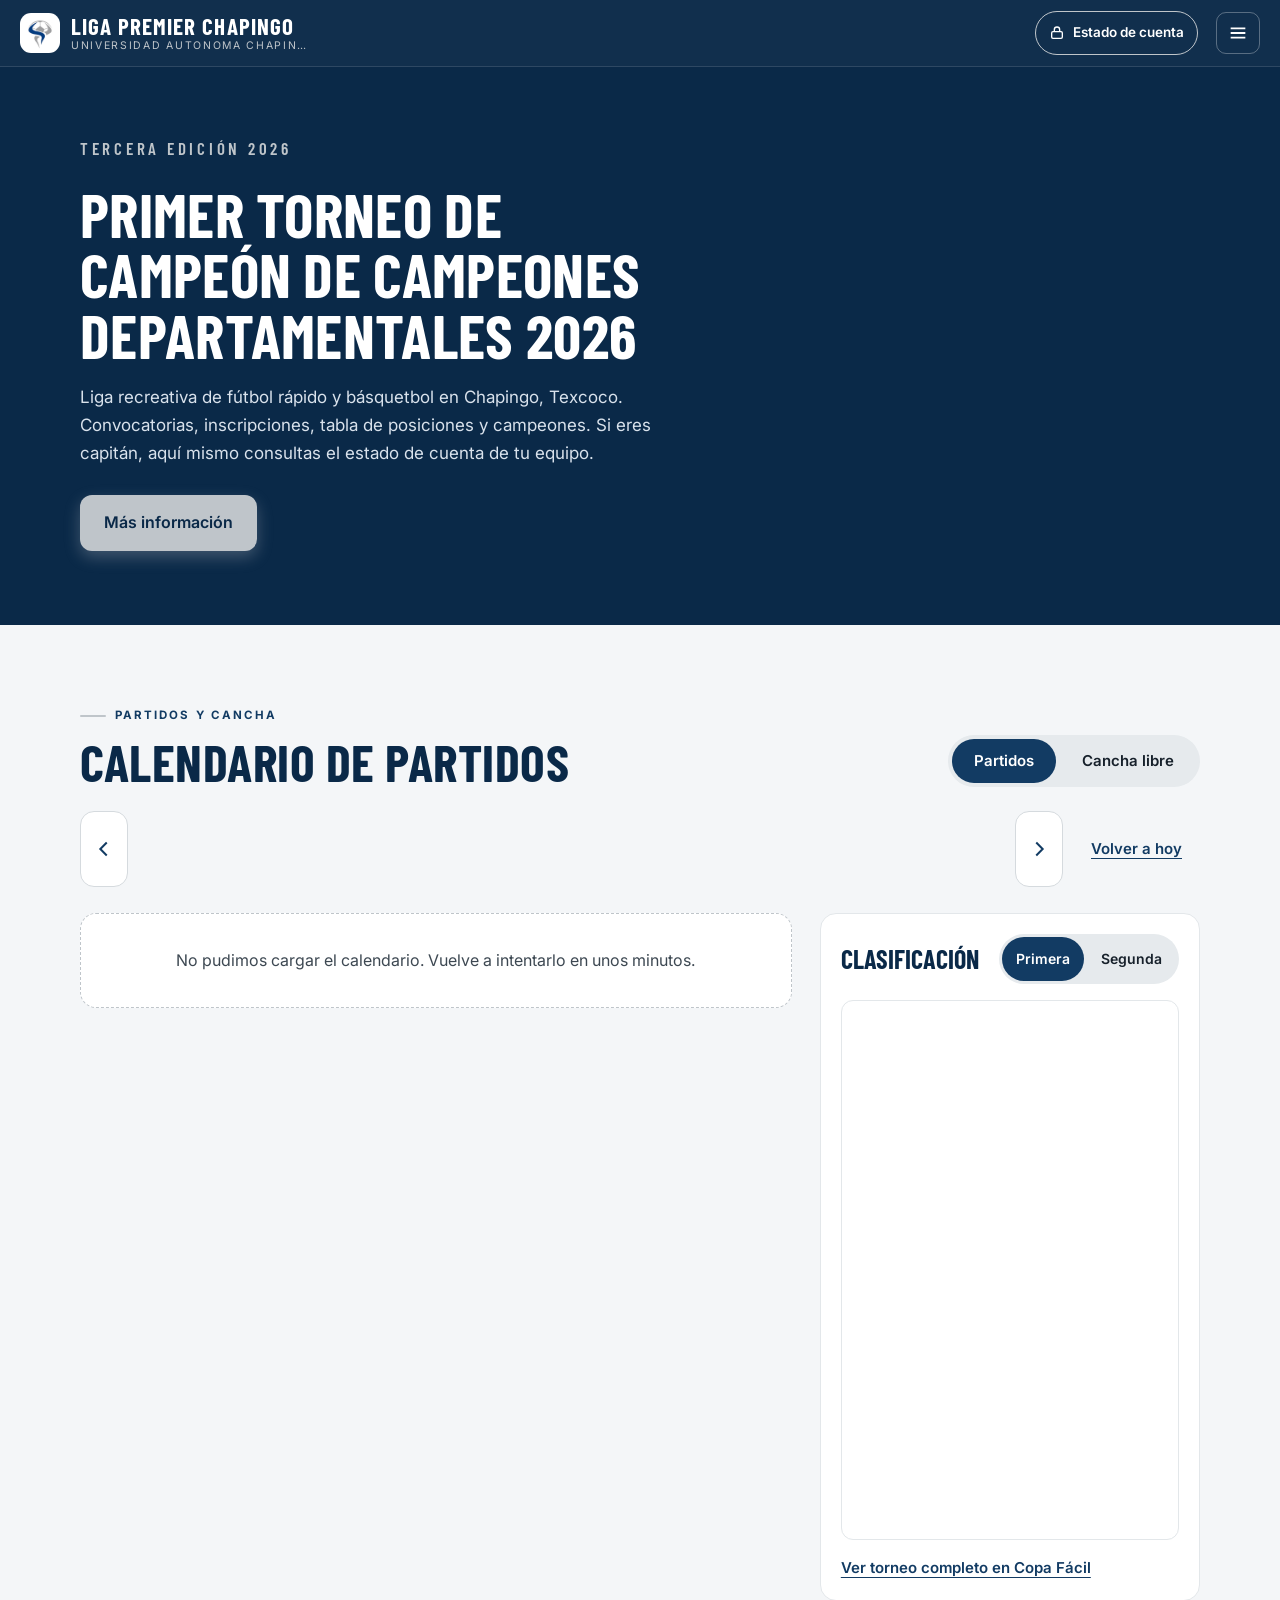
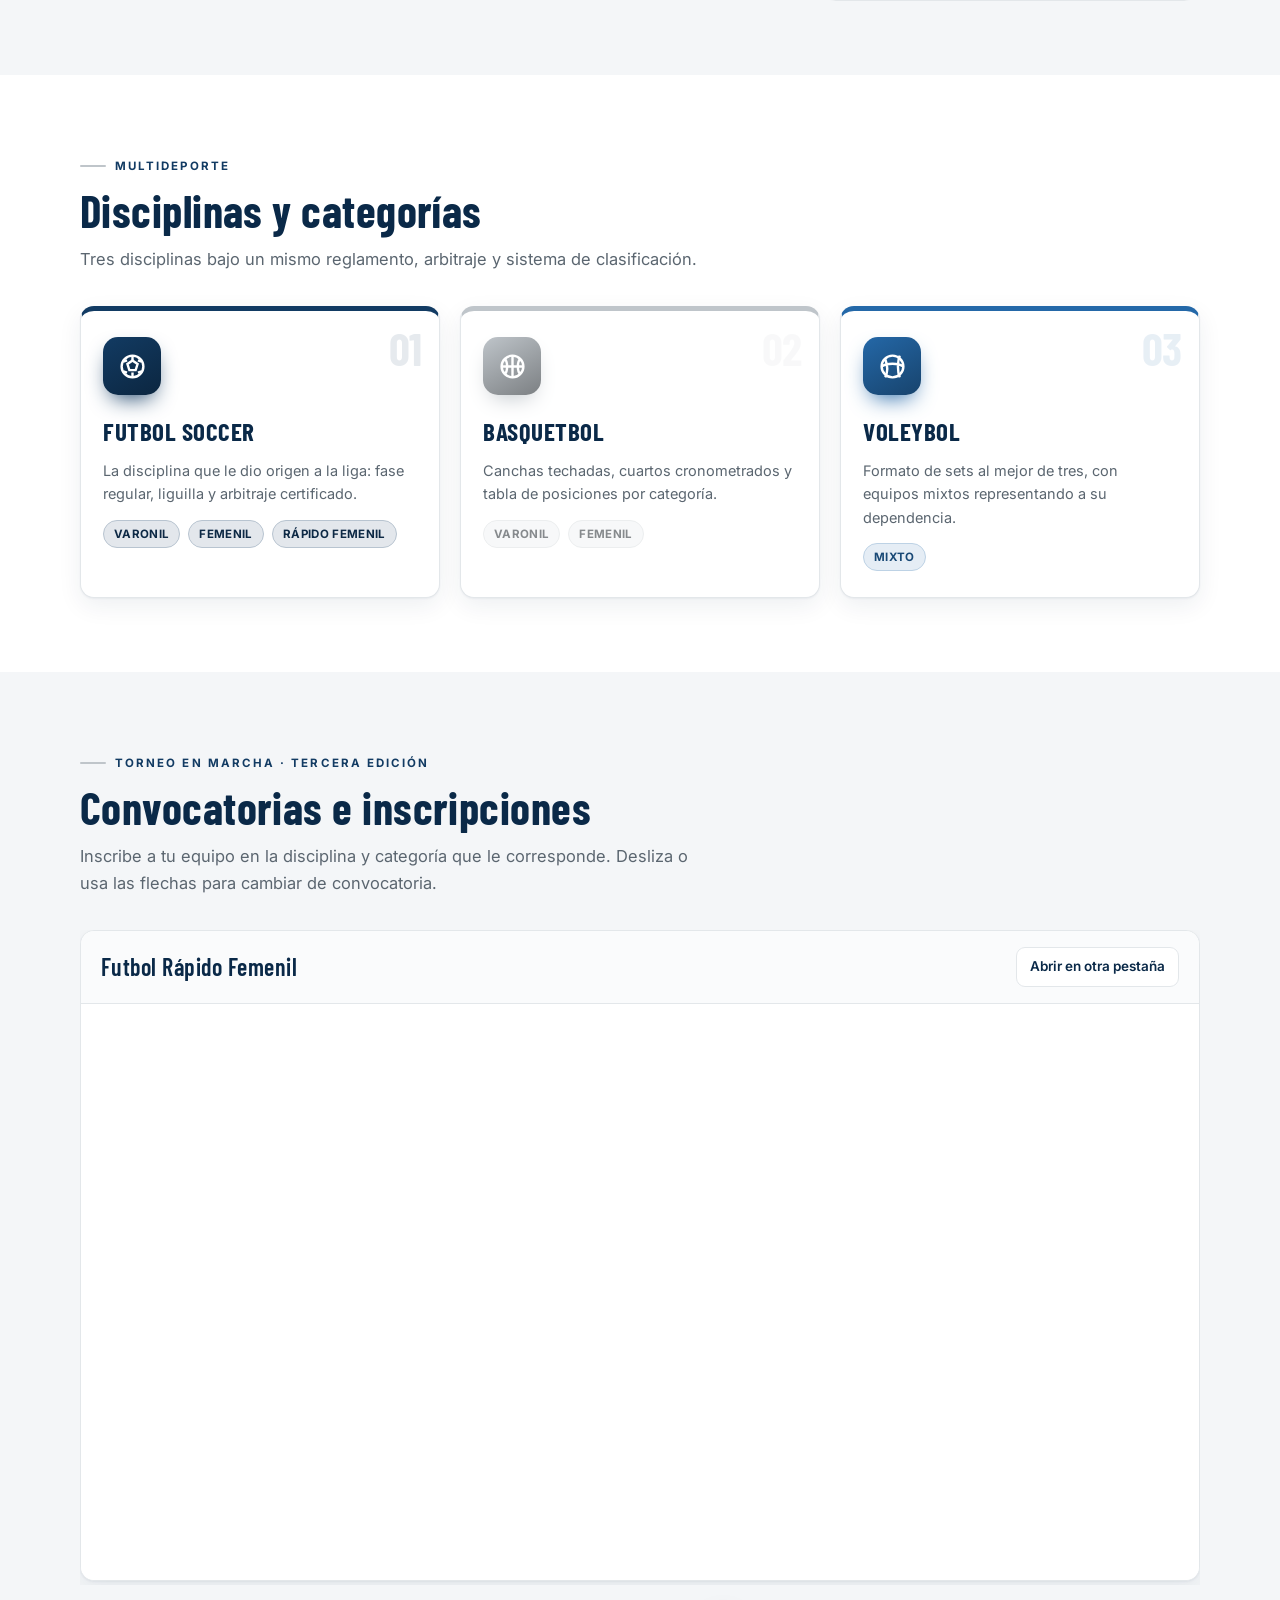
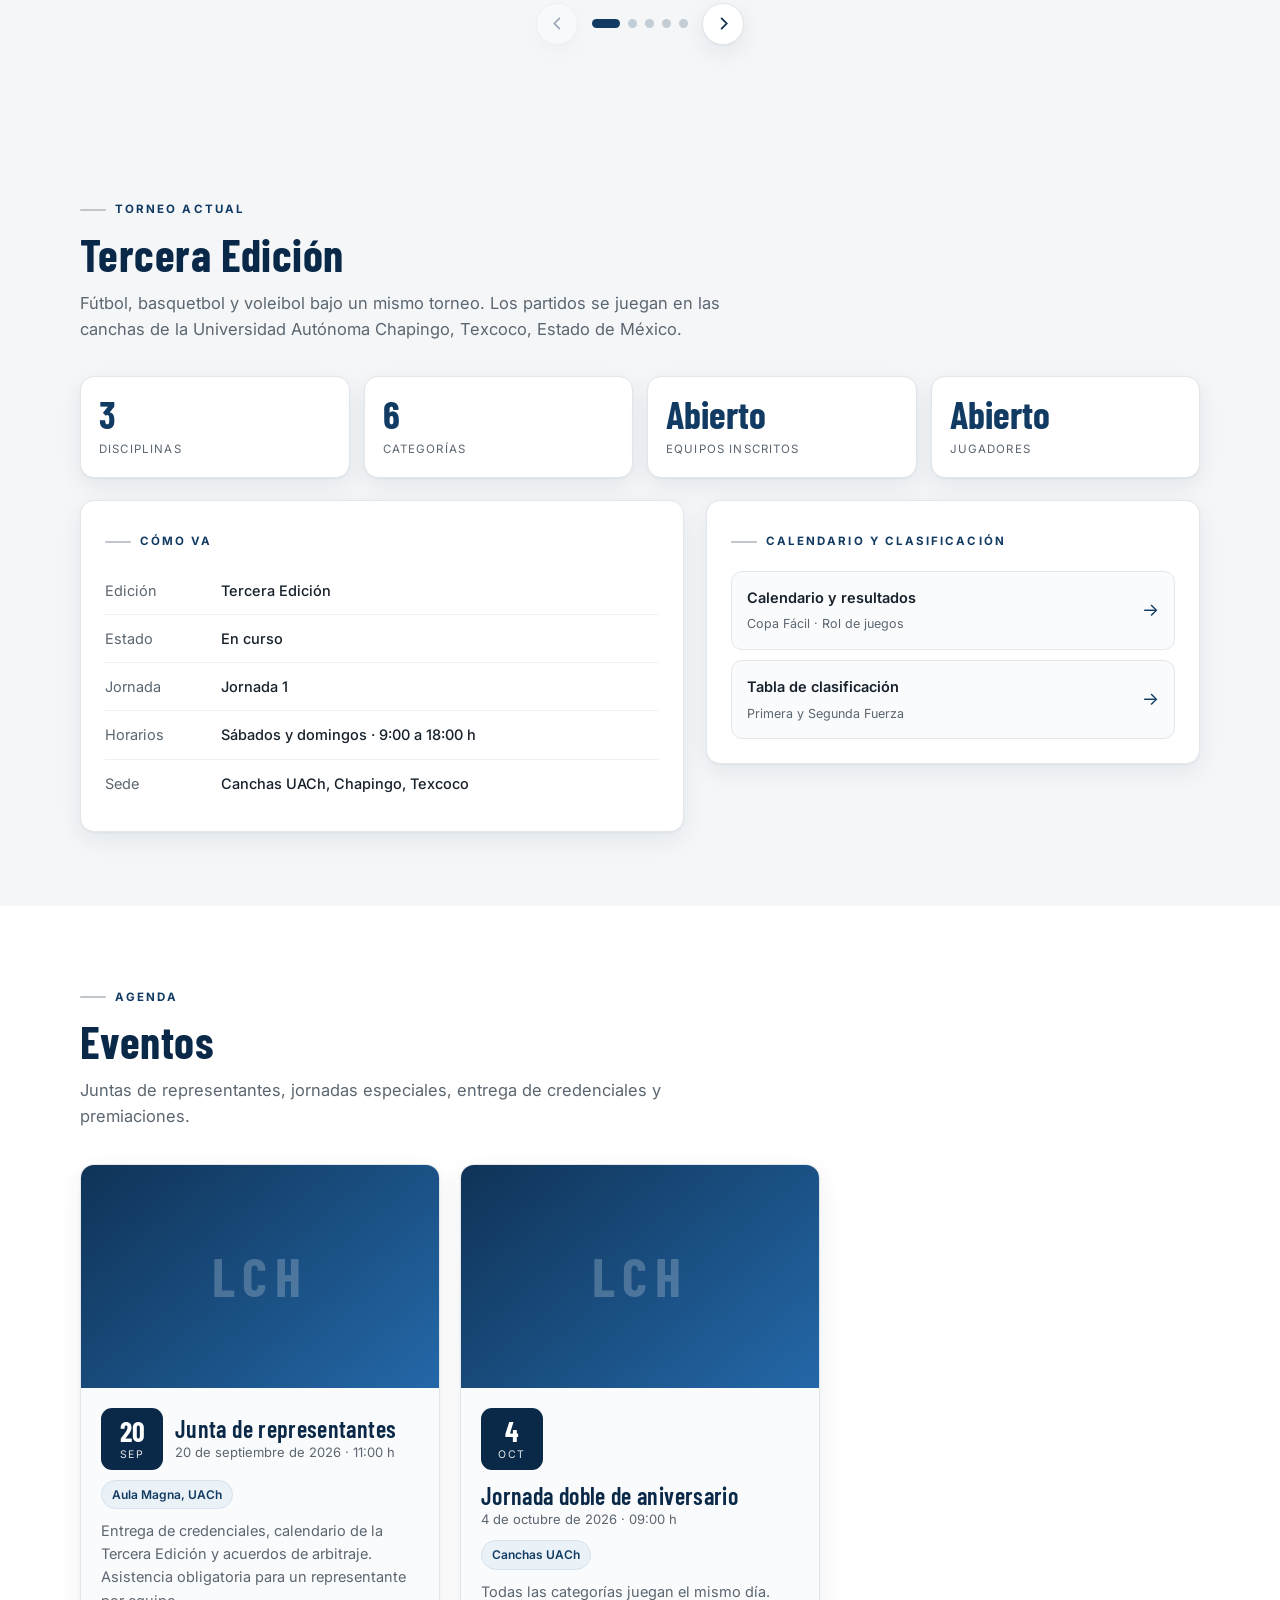
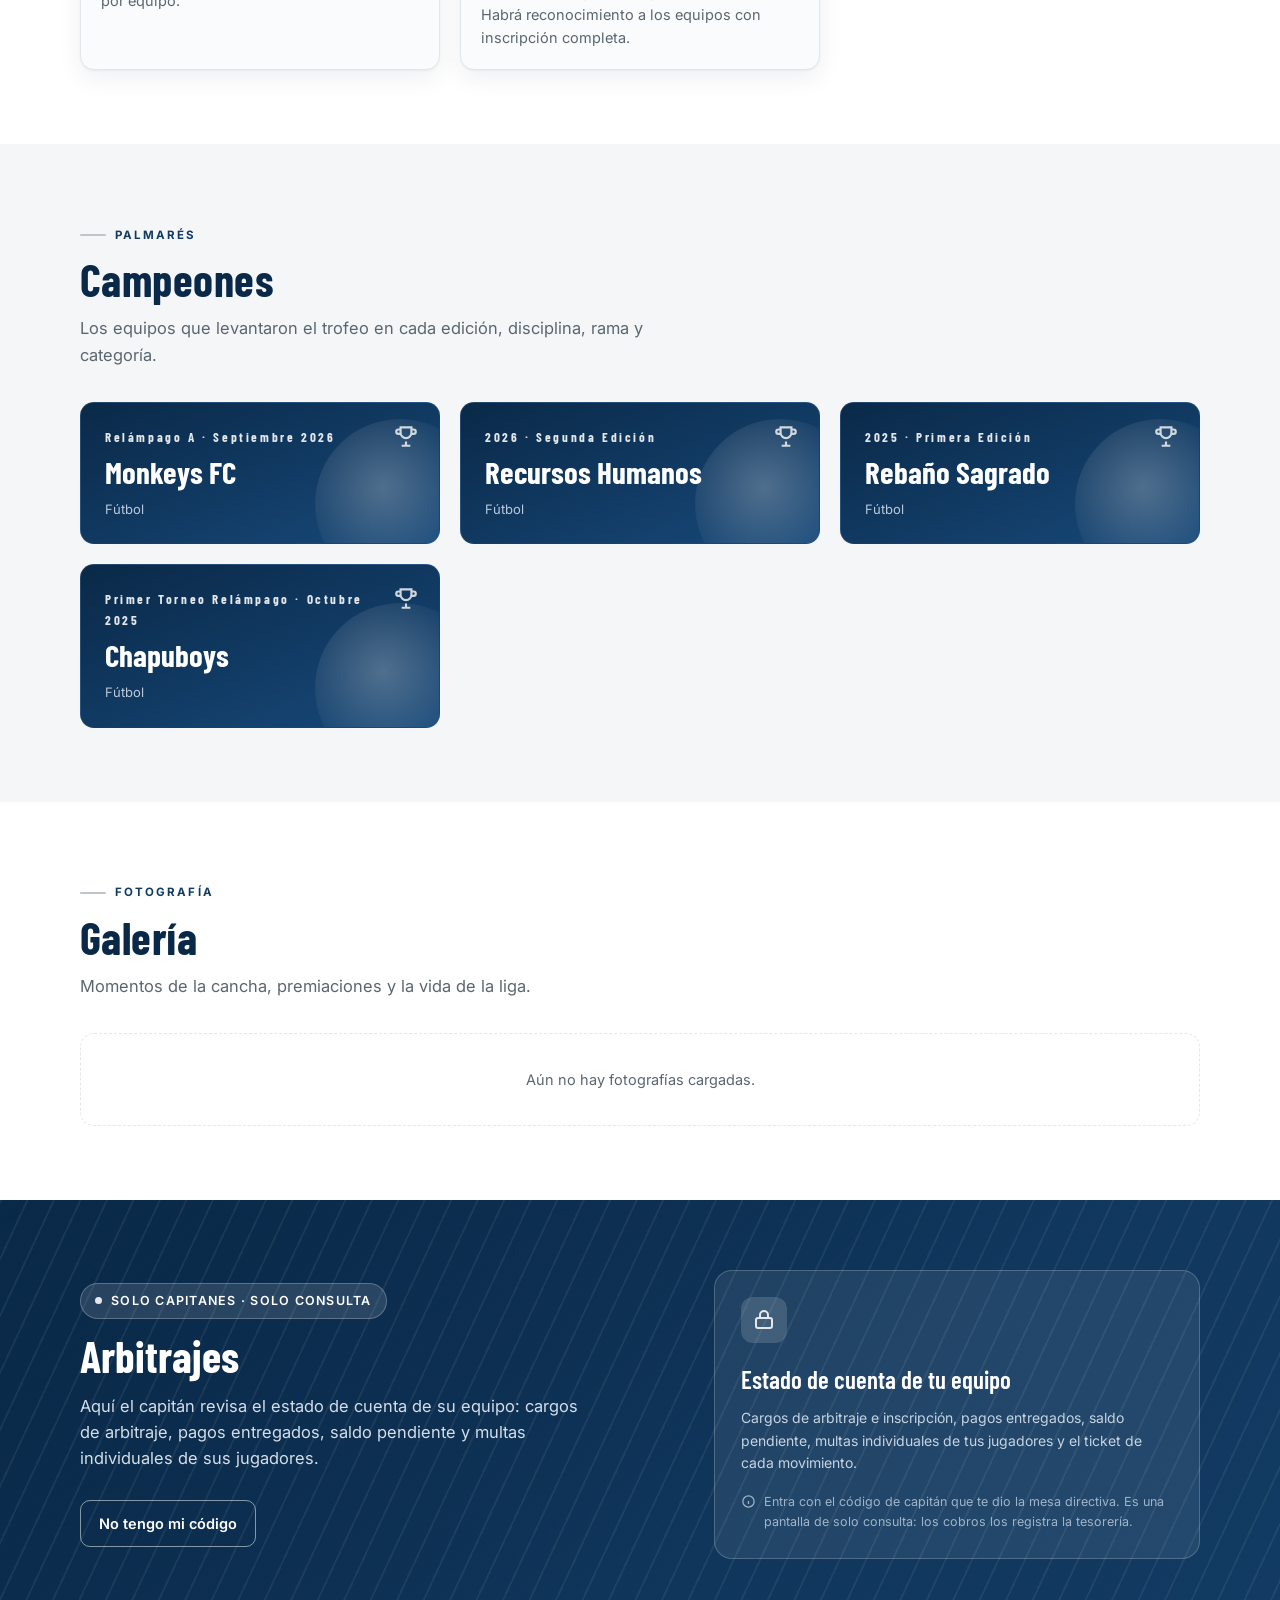
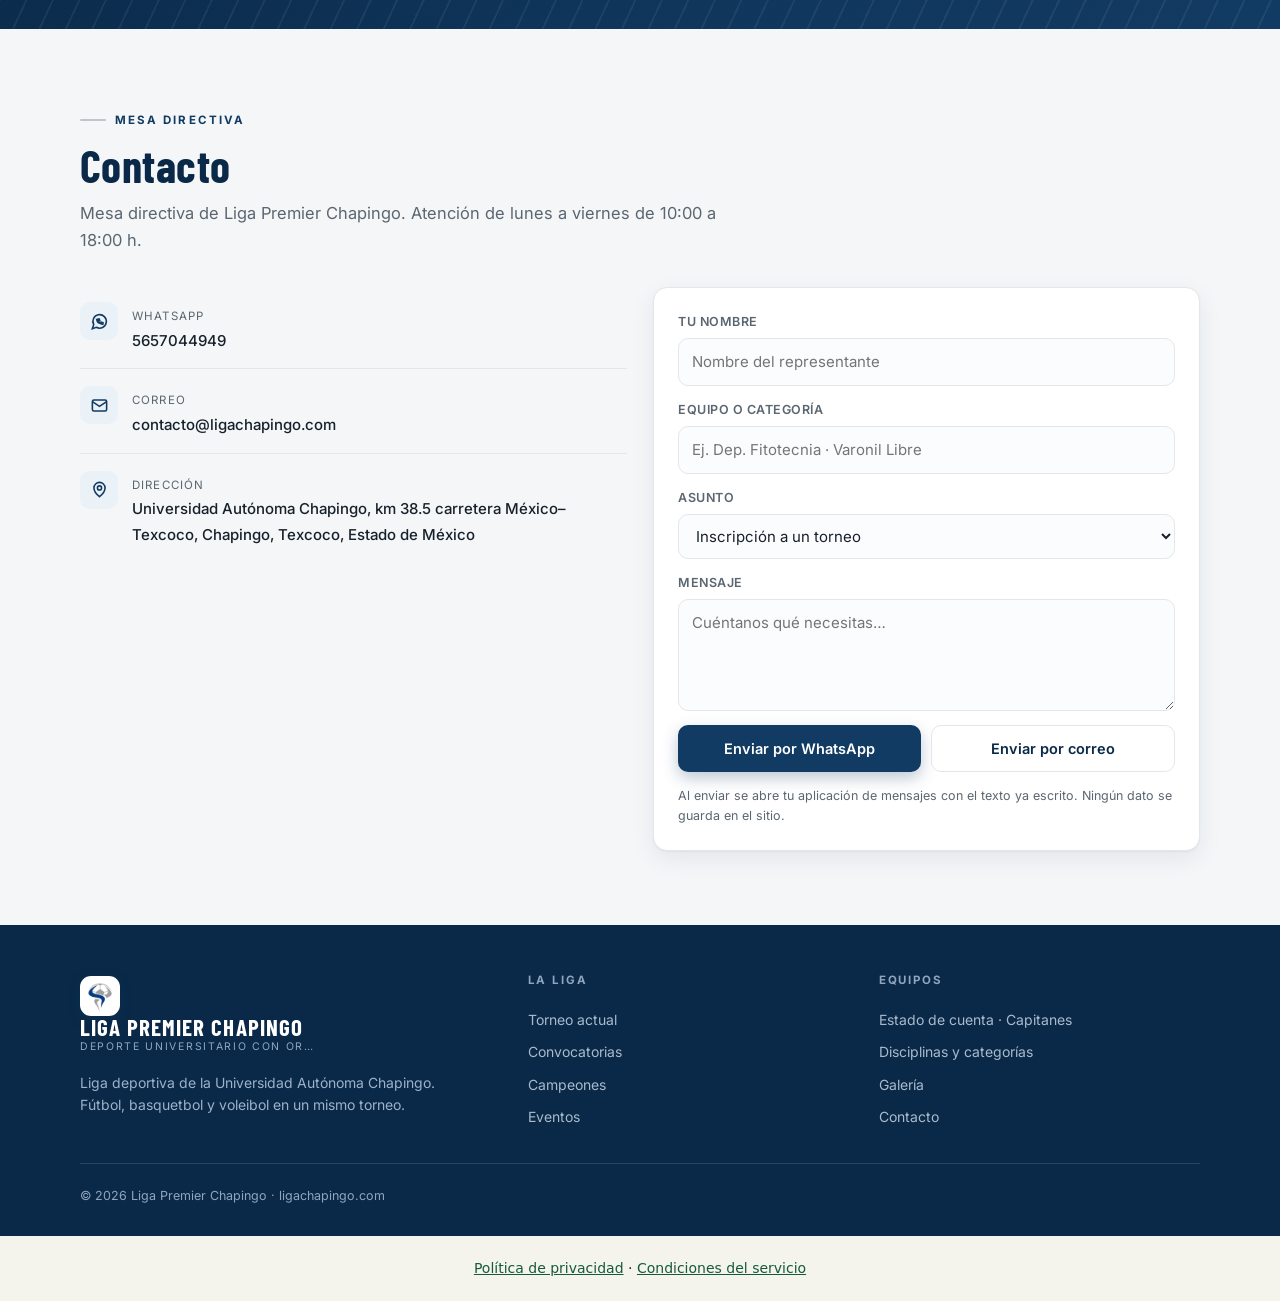
==== commit c0ed1d6a: "dan" ====
--- a/index.html
+++ b/index.html
@@ -1526,5 +1526,6 @@
 cargar();
 })();
 </script>
+<nav aria-label="Información legal" style="padding:20px;text-align:center;font:14px/1.8 system-ui,sans-serif;background:#f4f3ec;color:#14231c"><a style="color:#155b3b" href="privacidad.html">Política de privacidad</a> · <a style="color:#155b3b" href="condiciones.html">Condiciones del servicio</a></nav>
 </body>
 </html>
